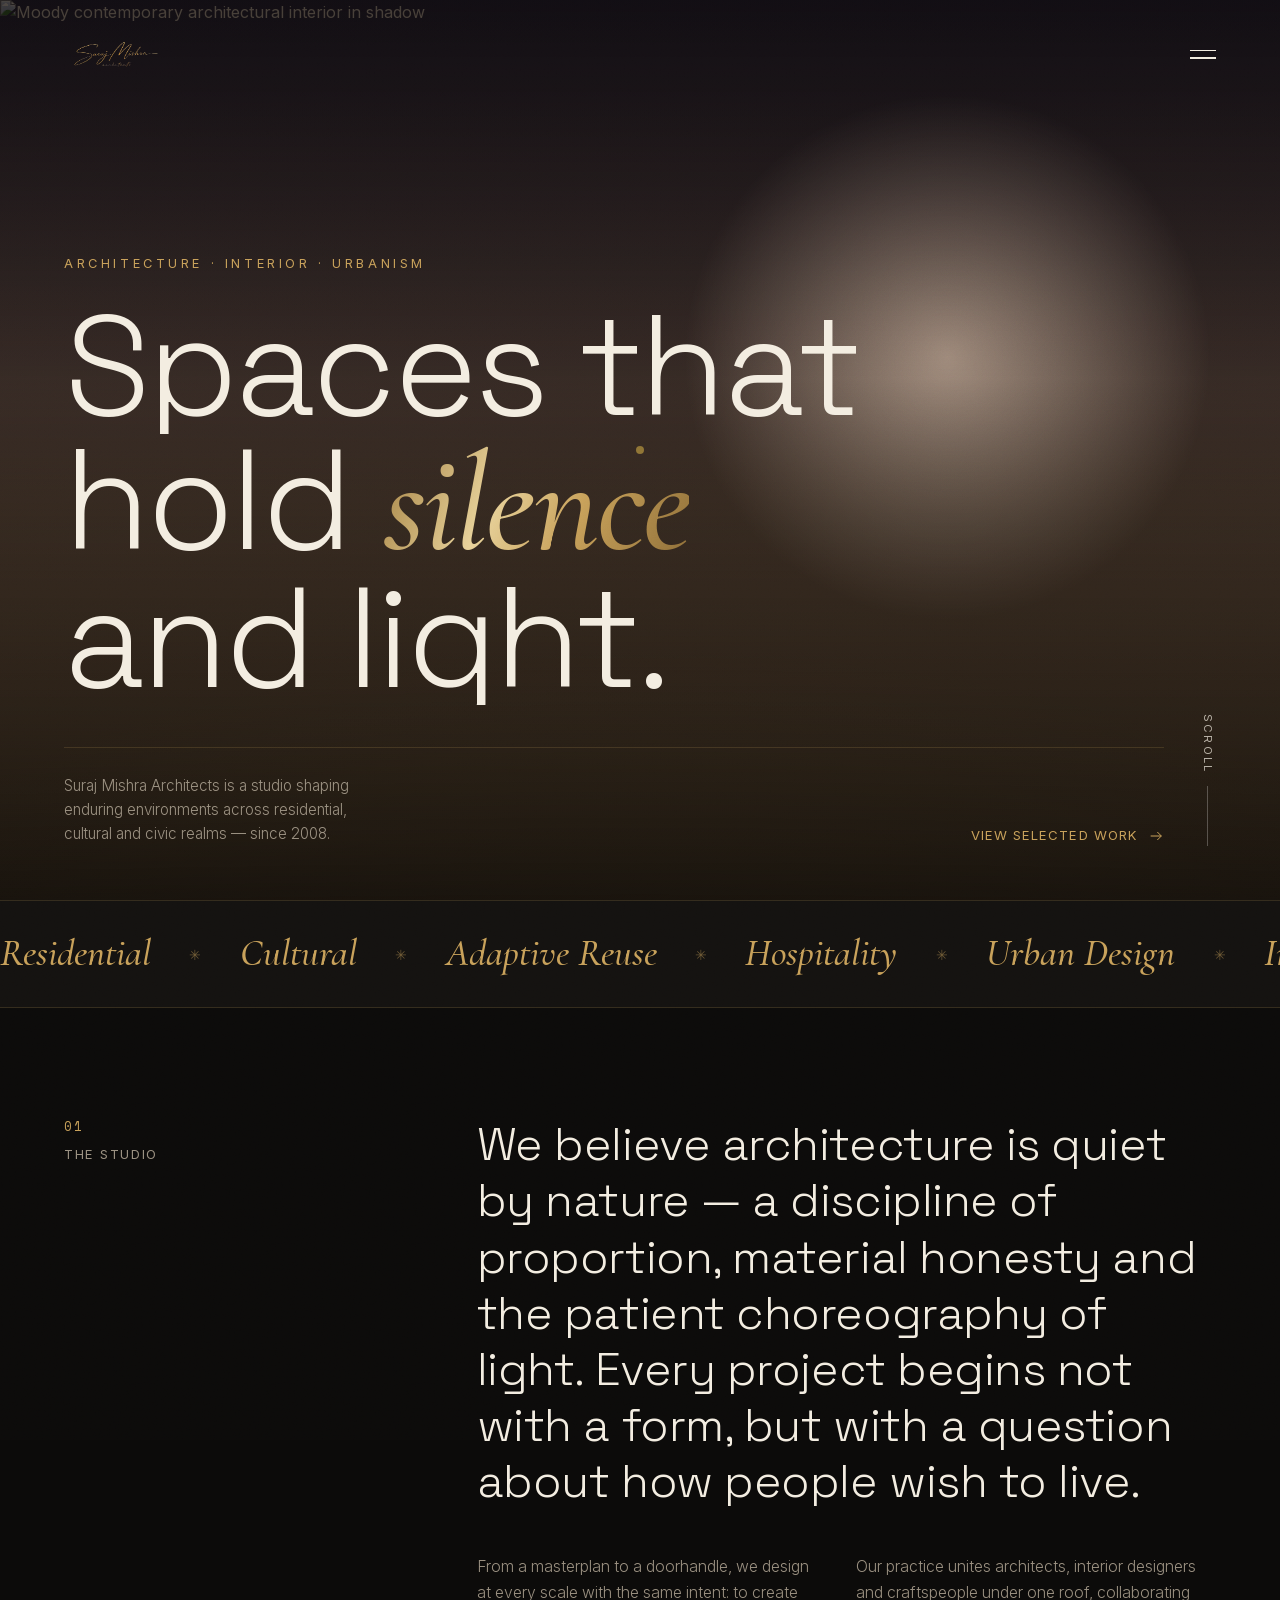
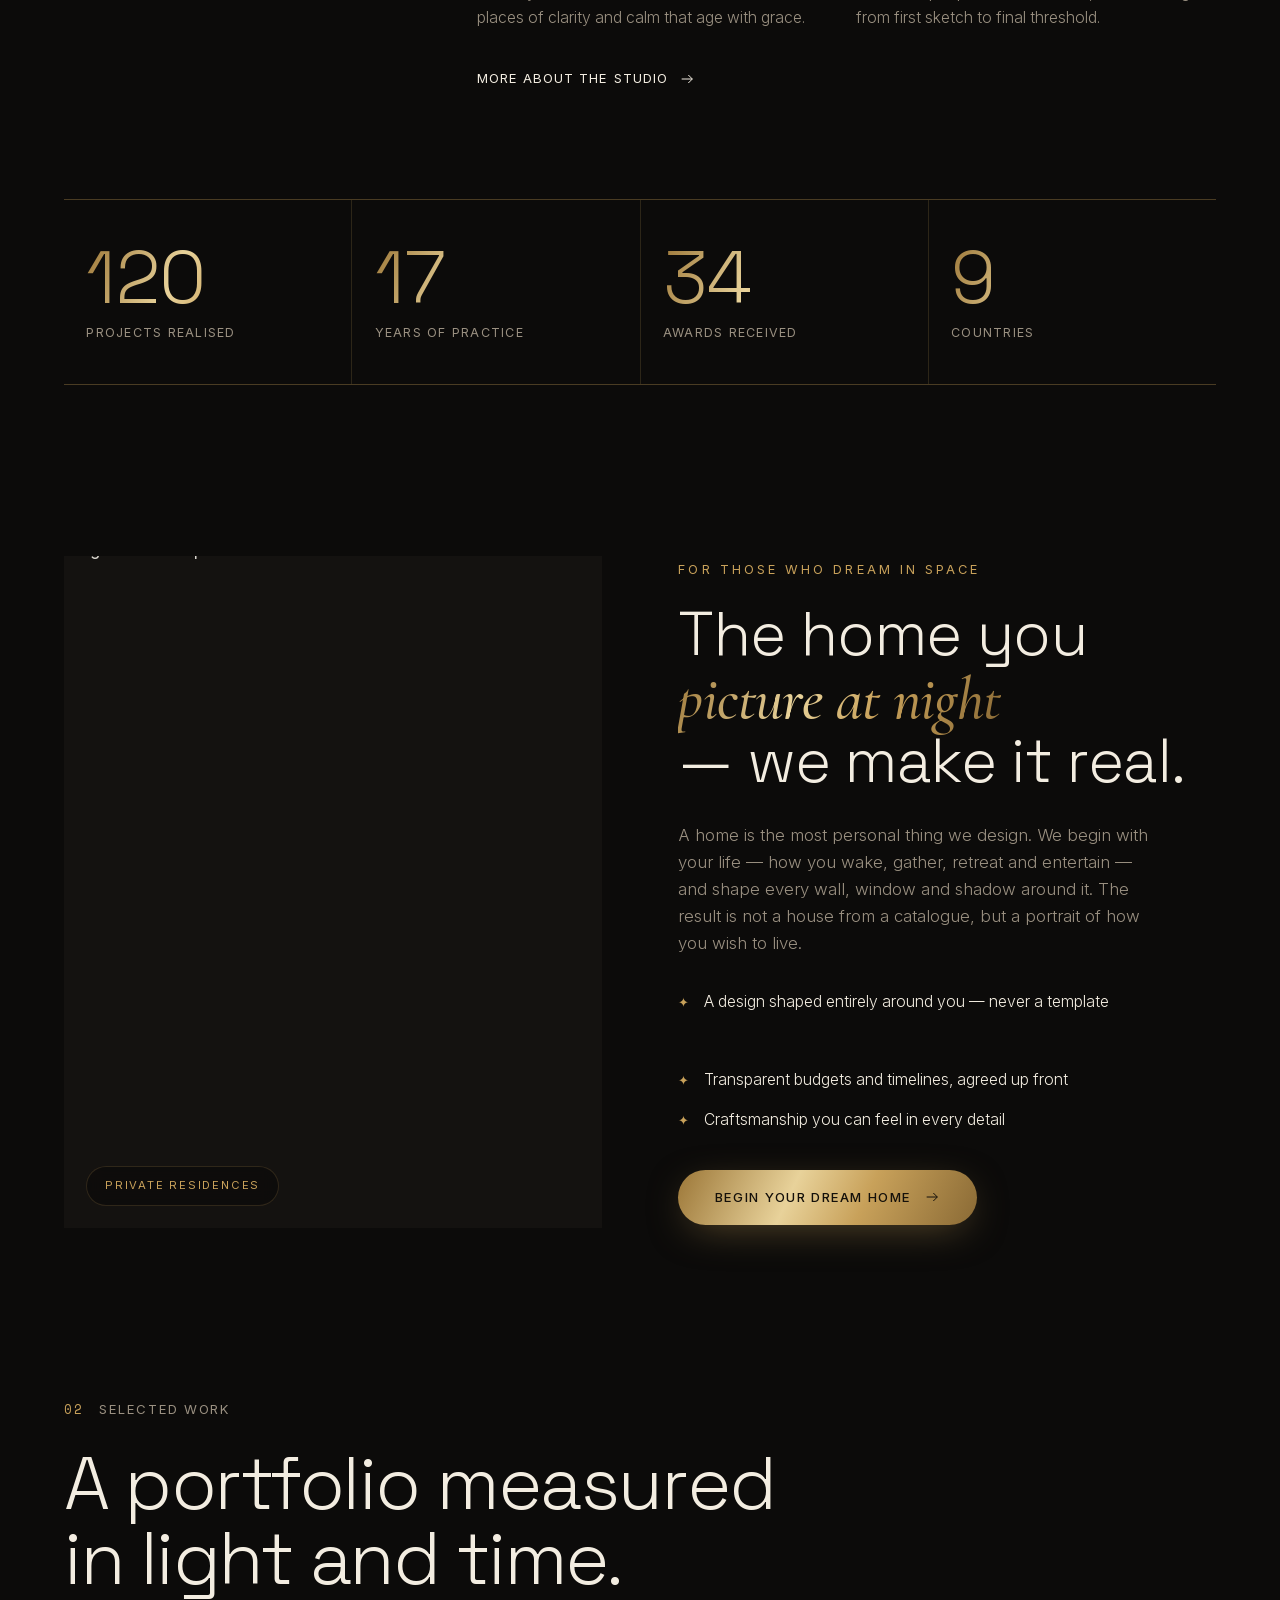
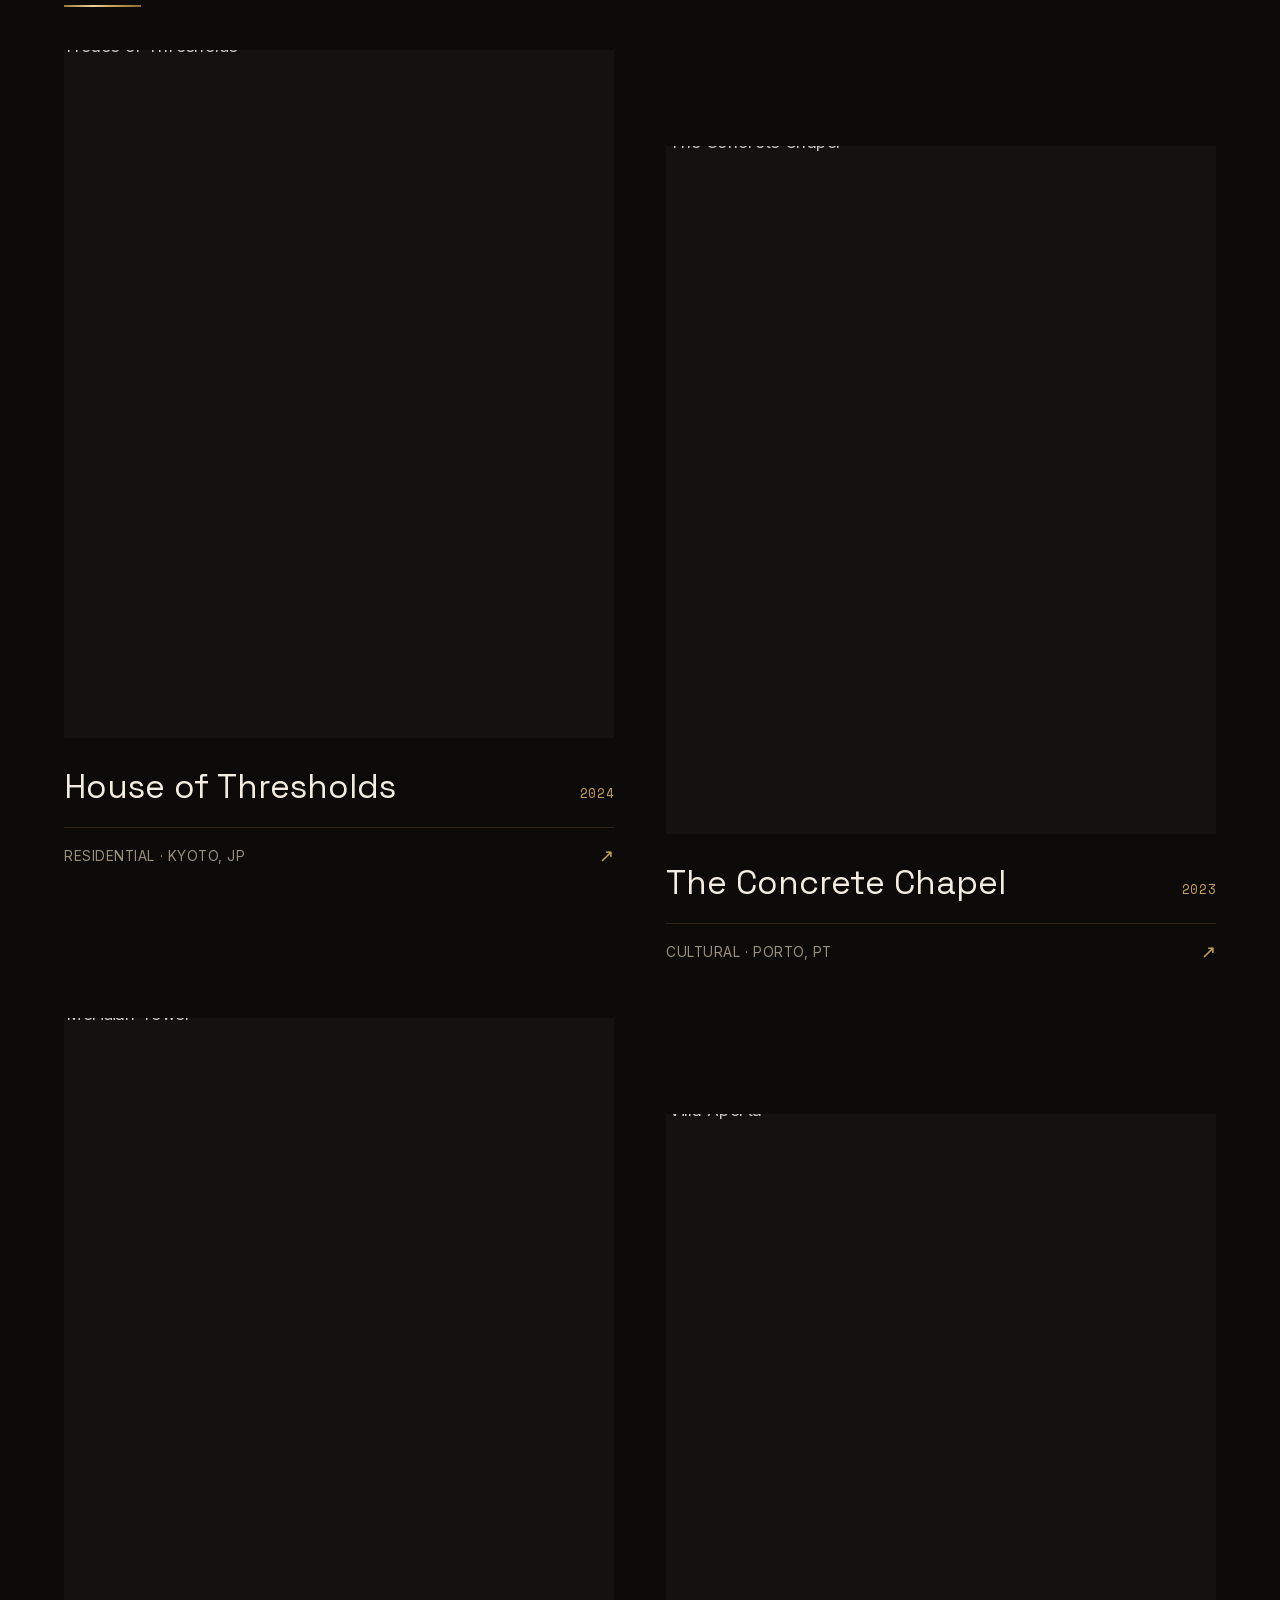
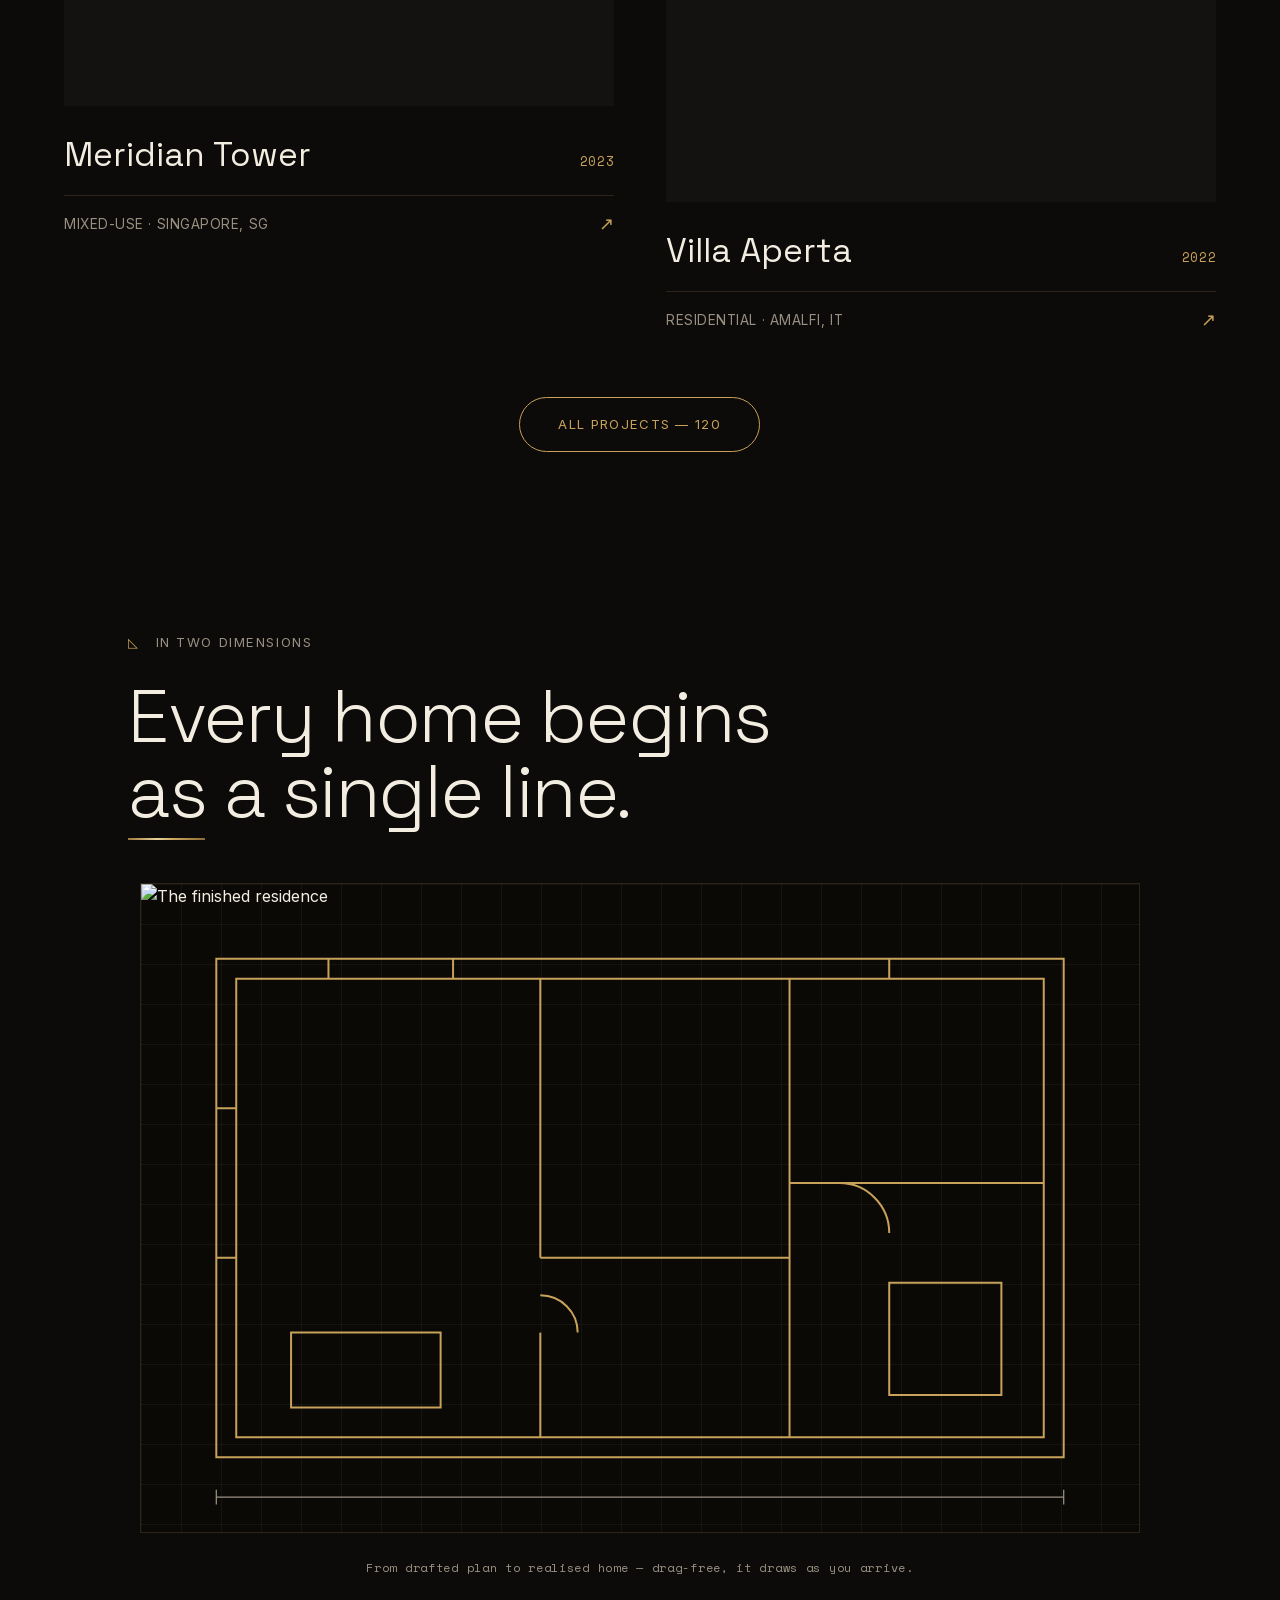
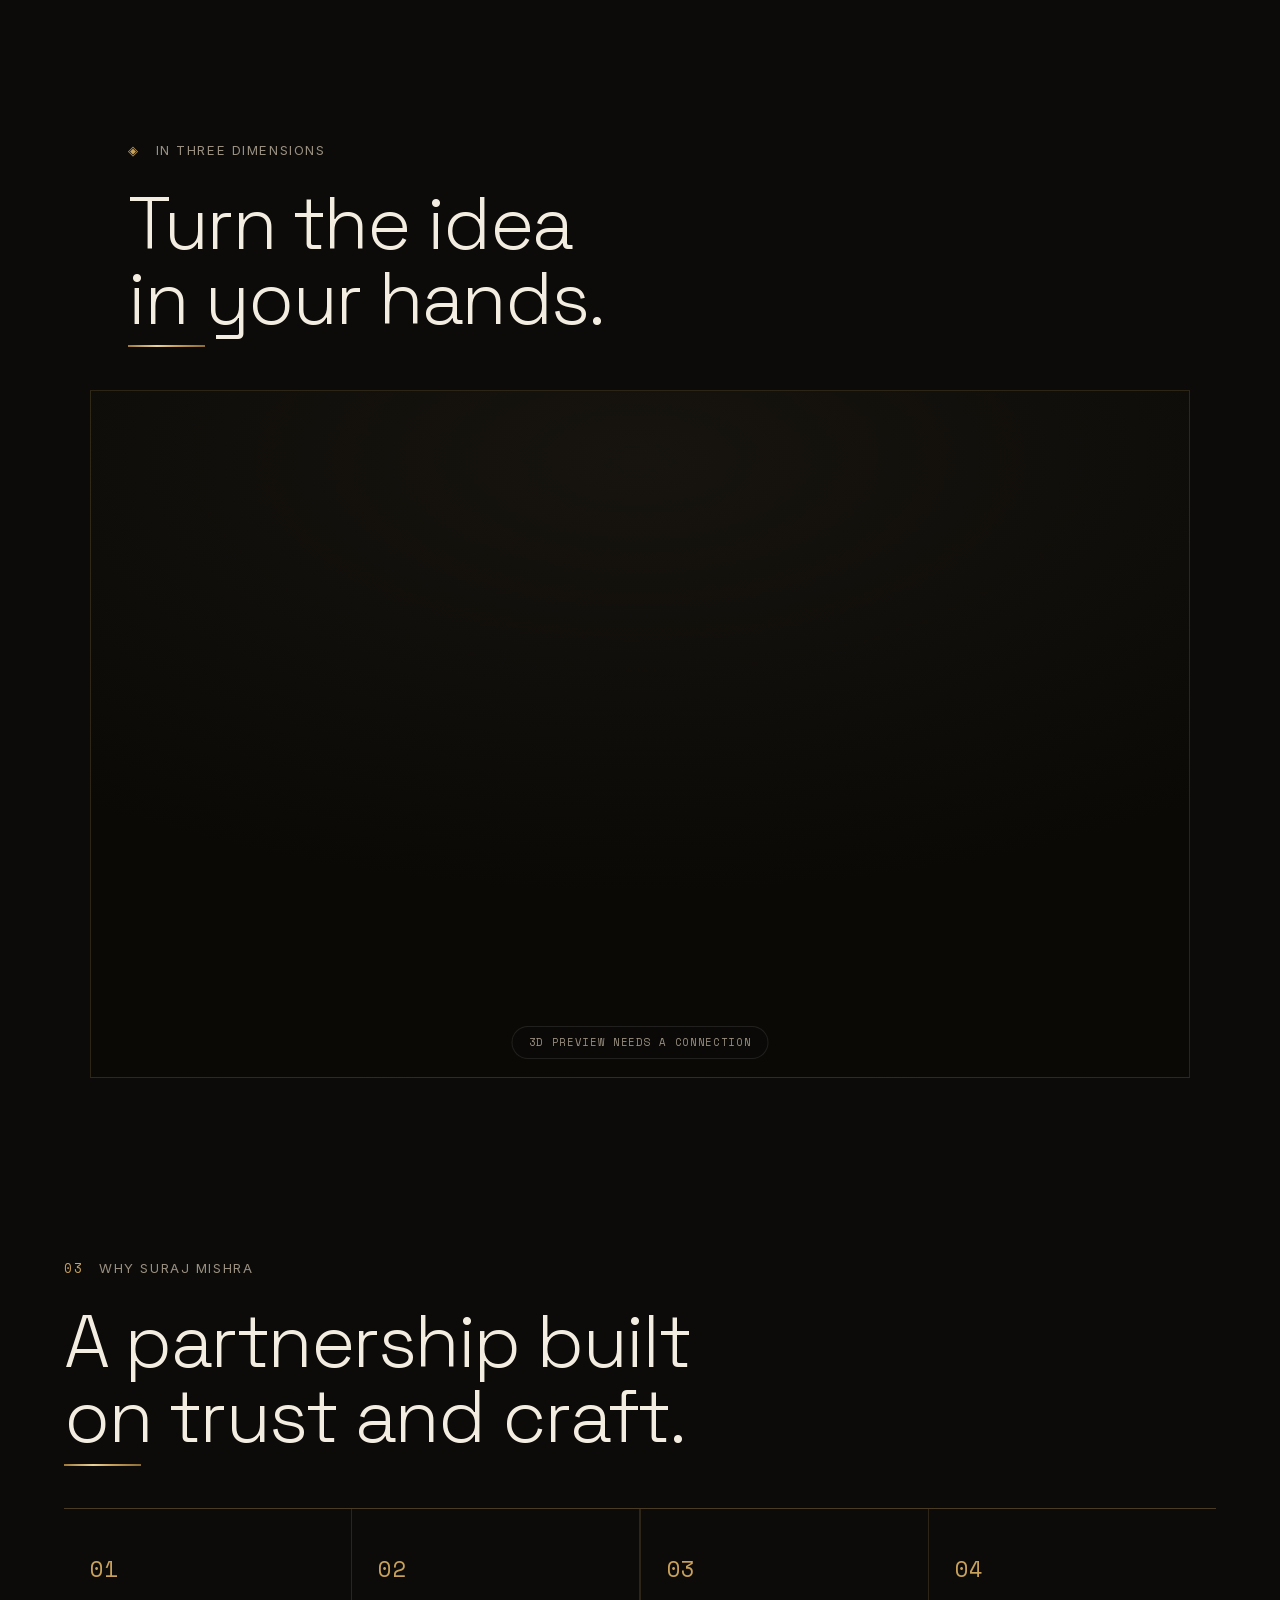
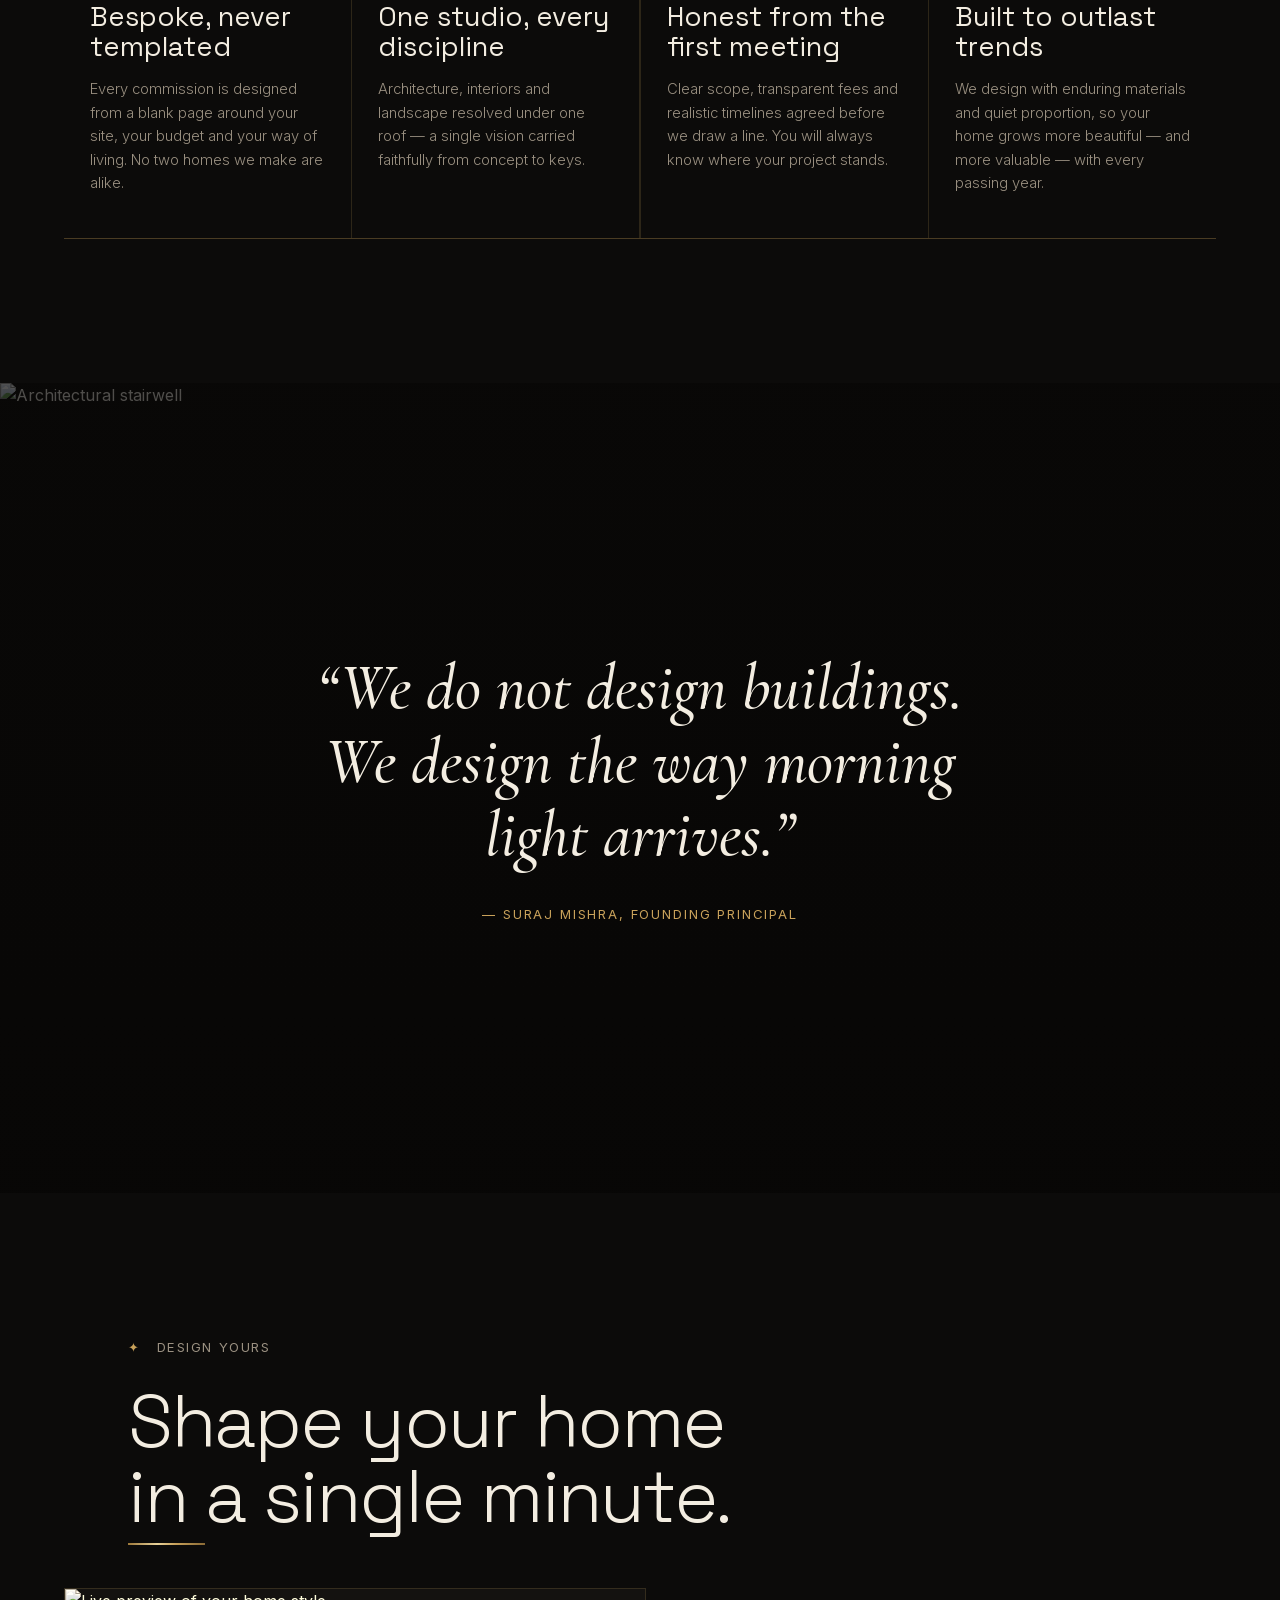
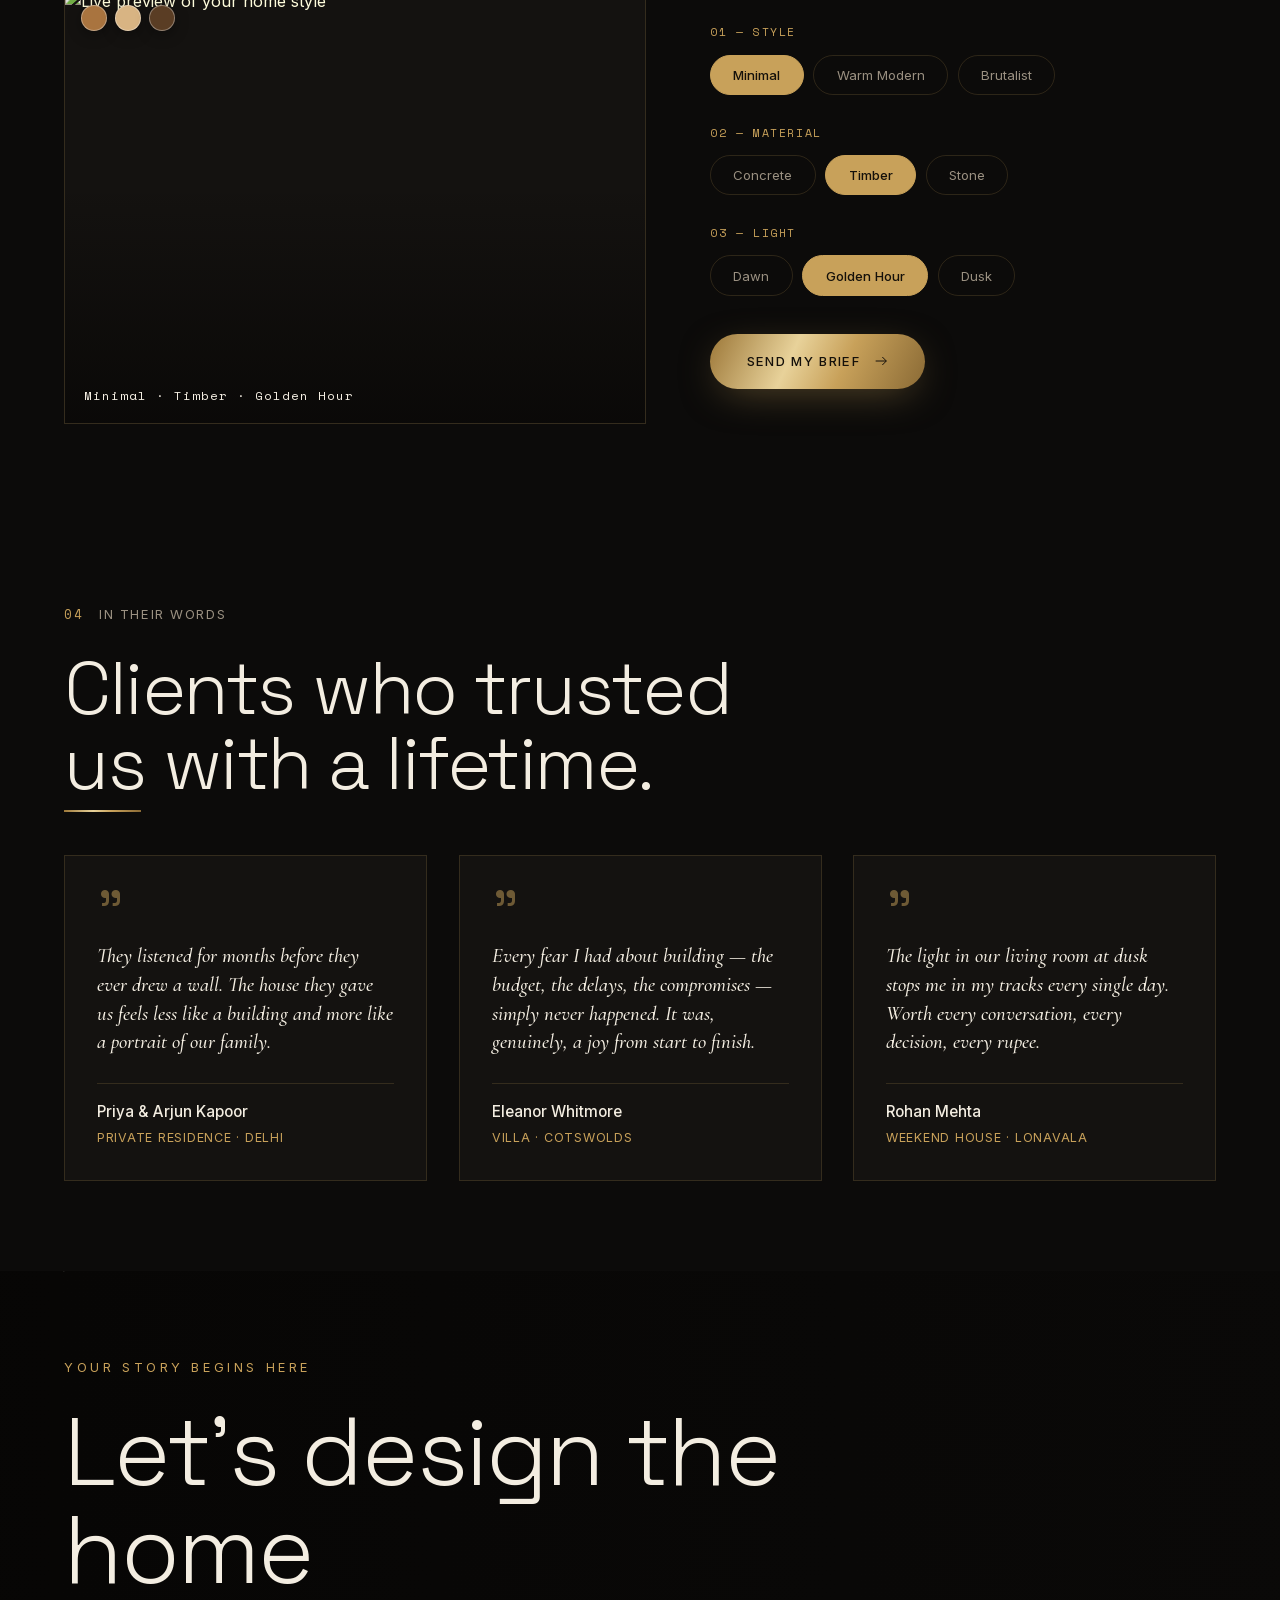
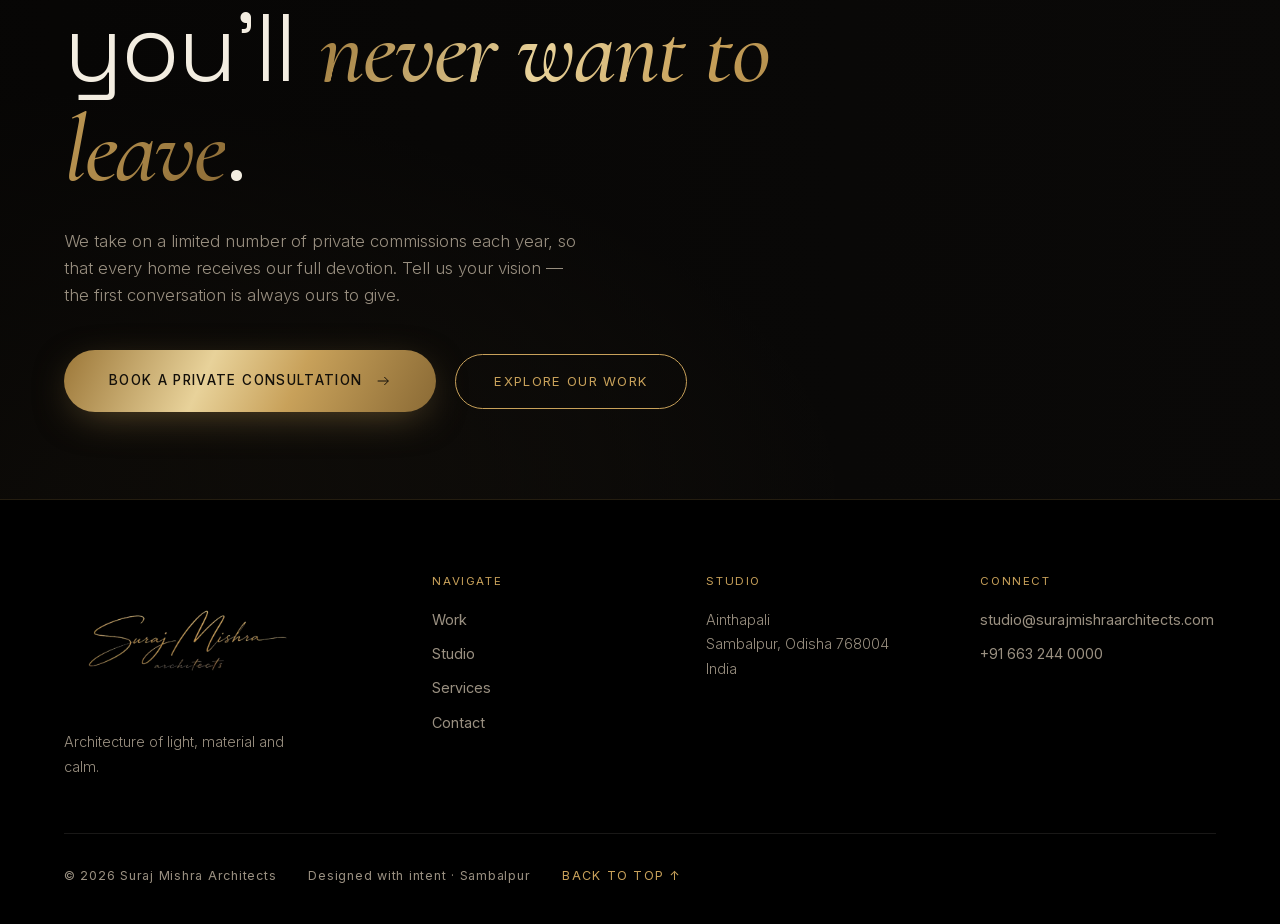
==== index.html @ d03c1b4f "first commit" ====
<!DOCTYPE html>
<html lang="en">
<head>
  <meta charset="UTF-8" />
  <meta name="viewport" content="width=device-width, initial-scale=1.0" />
  <link rel="icon" type="image/png" href="logo.png" />
  <link rel="apple-touch-icon" href="logo.png" />
  <meta name="description" content="Suraj Mishra Architects — an award-winning architecture studio crafting timeless spaces where light, material and human experience converge." />
  <meta property="og:title" content="Suraj Mishra Architects — Architecture Studio" />
  <meta property="og:description" content="An architecture studio crafting timeless spaces where light, material and human experience converge." />
  <meta property="og:image" content="logo.png" />
  <meta property="og:type" content="website" />
  <meta name="twitter:card" content="summary_large_image" />
  <title>Suraj Mishra Architects — Architecture Studio</title>
  <link rel="preconnect" href="https://images.unsplash.com" crossorigin />
  <!-- Fonts are inlined as data: URIs in fonts.css so the site works offline over file:// -->
  <link rel="stylesheet" href="fonts.css" />
  <link rel="preload" as="image" fetchpriority="high" href="https://images.unsplash.com/photo-1615529182904-14819c35db37?auto=format&fit=crop&w=1920&q=80" />
  <link rel="stylesheet" href="styles.css" />
  <link rel="stylesheet" href="enhance.css" />
</head>
<body data-page="home">
  <div class="loader" id="loader">
    <div class="loader__inner">
      <img src="logo.png" alt="Suraj Mishra Architects" class="loader__logo" />
      <div class="loader__bar"><span></span></div>
    </div>
  </div>
  <div class="cursor" id="cursor"></div>

  <!-- NAV (shared) -->
  <header class="nav" id="nav">
    <div class="nav__inner">
      <a href="index.html" class="nav__logo" data-hover aria-label="Suraj Mishra Architects home"><img src="logo.png" alt="Suraj Mishra Architects" class="nav__logo-img" /></a>
      <nav class="nav__links" id="navLinks">
        <a href="index.html" class="is-active" data-hover>Home</a>
        <a href="work.html" data-hover>Work</a>
        <a href="studio.html" data-hover>Studio</a>
        <a href="services.html" data-hover>Services</a>
        <a href="contact.html" data-hover>Contact</a>
      </nav>
      <button class="nav__toggle" id="navToggle" aria-label="Menu"><span></span><span></span></button>
    </div>
  </header>

  <!-- HERO -->
  <section class="hero" id="hero">
    <div class="hero__media">
      <img id="heroImg" src="https://images.unsplash.com/photo-1615529182904-14819c35db37?auto=format&fit=crop&w=1920&q=80" alt="Moody contemporary architectural interior in shadow" loading="eager" fetchpriority="high" decoding="async" />
      <div class="hero__sky" id="heroSky"></div>
      <div class="hero__sun" id="heroSun"></div>
      <div class="hero__overlay"></div>
    </div>
    <div class="hero__content">
      <p class="hero__eyebrow reveal">Architecture · Interior · Urbanism</p>
      <h1 class="hero__title">
        <span class="line"><span>Spaces that</span></span>
        <span class="line"><span>hold <em>silence</em></span></span>
        <span class="line"><span>and light.</span></span>
      </h1>
      <div class="hero__meta reveal">
        <p>Suraj Mishra Architects is a studio shaping enduring environments across residential, cultural and civic realms — since 2008.</p>
        <a href="work.html" class="btn-link" data-hover>
          <span>View selected work</span>
          <svg viewBox="0 0 24 24" width="16" height="16"><path d="M4 12h16M14 6l6 6-6 6" fill="none" stroke="currentColor" stroke-width="1.5"/></svg>
        </a>
      </div>
    </div>
    <!-- Hero lighting follows the visitor's real time of day (no visible control) -->

    <div class="hero__scroll"><span>Scroll</span><div class="hero__scroll-line"></div></div>
  </section>

  <!-- MARQUEE -->
  <div class="marquee">
    <div class="marquee__track">
      <span>Residential</span><i>✳</i><span>Cultural</span><i>✳</i><span>Adaptive Reuse</span><i>✳</i>
      <span>Hospitality</span><i>✳</i><span>Urban Design</span><i>✳</i><span>Interiors</span><i>✳</i>
      <span>Residential</span><i>✳</i><span>Cultural</span><i>✳</i><span>Adaptive Reuse</span><i>✳</i>
      <span>Hospitality</span><i>✳</i><span>Urban Design</span><i>✳</i><span>Interiors</span><i>✳</i>
    </div>
  </div>

  <!-- INTRO -->
  <section class="intro">
    <div class="intro__grid">
      <div class="intro__label reveal"><span class="idx">01</span><span>The Studio</span></div>
      <div class="intro__body">
        <p class="intro__lead reveal">
          We believe architecture is quiet by nature — a discipline of proportion,
          material honesty and the patient choreography of light. Every project begins
          not with a form, but with a question about how people wish to live.
        </p>
        <div class="intro__cols">
          <p class="reveal">From a masterplan to a doorhandle, we design at every scale with the same intent: to create places of clarity and calm that age with grace.</p>
          <p class="reveal">Our practice unites architects, interior designers and craftspeople under one roof, collaborating from first sketch to final threshold.</p>
        </div>
        <a href="studio.html" class="btn-link reveal" data-hover style="margin-top:2.4rem;color:var(--ink)">
          <span>More about the studio</span>
          <svg viewBox="0 0 24 24" width="16" height="16"><path d="M4 12h16M14 6l6 6-6 6" fill="none" stroke="currentColor" stroke-width="1.5"/></svg>
        </a>
      </div>
    </div>
  </section>

  <!-- STATS -->
  <section class="stats">
    <div class="stats__grid">
      <div class="stat reveal"><span class="stat__num" data-count="120">0</span><span class="stat__label">Projects Realised</span></div>
      <div class="stat reveal"><span class="stat__num" data-count="17">0</span><span class="stat__label">Years of Practice</span></div>
      <div class="stat reveal"><span class="stat__num" data-count="34">0</span><span class="stat__label">Awards Received</span></div>
      <div class="stat reveal"><span class="stat__num" data-count="9">0</span><span class="stat__label">Countries</span></div>
    </div>
  </section>

  <!-- PITCH / DREAM HOME HOOK -->
  <section class="pitch">
    <div class="pitch__media reveal">
      <img loading="lazy" decoding="async" src="https://images.unsplash.com/photo-1600585154340-be6161a56a0c?auto=format&fit=crop&w=1000&q=78" alt="A light-filled bespoke residence" />
      <span class="pitch__badge">Private Residences</span>
    </div>
    <div class="pitch__body">
      <p class="pitch__eyebrow reveal">For those who dream in space</p>
      <h2 class="pitch__title reveal">The home you<br/><em>picture at night</em><br/>— we make it real.</h2>
      <p class="pitch__lead reveal">A home is the most personal thing we design. We begin with your life — how you wake, gather, retreat and entertain — and shape every wall, window and shadow around it. The result is not a house from a catalogue, but a portrait of how you wish to live.</p>
      <ul class="pitch__list">
        <li class="reveal"><span>✦</span> A design shaped entirely around you — never a template</li>
        <li class="reveal"><span>✦</span> One dedicated principal from first sketch to final key</li>
        <li class="reveal"><span>✦</span> Transparent budgets and timelines, agreed up front</li>
        <li class="reveal"><span>✦</span> Craftsmanship you can feel in every detail</li>
      </ul>
      <a href="contact.html" class="btn-solid reveal" data-hover>
        <span>Begin your dream home</span>
        <svg viewBox="0 0 24 24" width="16" height="16"><path d="M4 12h16M14 6l6 6-6 6" fill="none" stroke="currentColor" stroke-width="1.5"/></svg>
      </a>
    </div>
  </section>

  <!-- SELECTED WORK (preview) -->
  <section class="work" id="work">
    <div class="section-head">
      <div class="section-head__label reveal"><span class="idx">02</span><span>Selected Work</span></div>
      <h2 class="section-head__title reveal">A portfolio measured<br/>in light and time.</h2>
    </div>
    <div class="work__list">
      <article class="project reveal">
        <a href="work.html" class="project__inner" data-hover>
          <div class="project__media"><img loading="lazy" decoding="async" src="https://images.unsplash.com/photo-1600585154340-be6161a56a0c?auto=format&fit=crop&w=1000&q=78" alt="House of Thresholds" /></div>
          <div class="project__info">
            <div class="project__top"><h3>House of Thresholds</h3><span class="project__year">2024</span></div>
            <div class="project__bottom"><span>Residential · Kyoto, JP</span><span class="project__arrow">↗</span></div>
          </div>
        </a>
      </article>
      <article class="project reveal">
        <a href="work.html" class="project__inner" data-hover>
          <div class="project__media"><img loading="lazy" decoding="async" src="https://images.unsplash.com/photo-1487958449943-2429e8be8625?auto=format&fit=crop&w=1000&q=78" alt="The Concrete Chapel" /></div>
          <div class="project__info">
            <div class="project__top"><h3>The Concrete Chapel</h3><span class="project__year">2023</span></div>
            <div class="project__bottom"><span>Cultural · Porto, PT</span><span class="project__arrow">↗</span></div>
          </div>
        </a>
      </article>
      <article class="project reveal">
        <a href="work.html" class="project__inner" data-hover>
          <div class="project__media"><img loading="lazy" decoding="async" src="https://images.unsplash.com/photo-1518005020951-eccb494ad742?auto=format&fit=crop&w=1000&q=78" alt="Meridian Tower" /></div>
          <div class="project__info">
            <div class="project__top"><h3>Meridian Tower</h3><span class="project__year">2023</span></div>
            <div class="project__bottom"><span>Mixed-use · Singapore, SG</span><span class="project__arrow">↗</span></div>
          </div>
        </a>
      </article>
      <article class="project reveal">
        <a href="work.html" class="project__inner" data-hover>
          <div class="project__media"><img loading="lazy" decoding="async" src="https://images.unsplash.com/photo-1600607687939-ce8a6c25118c?auto=format&fit=crop&w=1000&q=78" alt="Villa Aperta" /></div>
          <div class="project__info">
            <div class="project__top"><h3>Villa Aperta</h3><span class="project__year">2022</span></div>
            <div class="project__bottom"><span>Residential · Amalfi, IT</span><span class="project__arrow">↗</span></div>
          </div>
        </a>
      </article>
    </div>
    <div class="work__more reveal"><a href="work.html" class="btn-outline" data-hover>All Projects — 120</a></div>
  </section>

  <!-- BLUEPRINT — 2D DRAWING DRAWS ITSELF -->
  <section class="blueprint" id="blueprint">
    <div class="section-head">
      <div class="section-head__label reveal"><span class="idx">◺</span><span>In Two Dimensions</span></div>
      <h2 class="section-head__title reveal">Every home begins<br/>as a single line.</h2>
    </div>
    <div class="blueprint__stage reveal" id="bpStage" data-cursor="Watch">
      <div class="blueprint__grid" aria-hidden="true"></div>
      <svg class="blueprint__svg" viewBox="0 0 800 520" fill="none" aria-hidden="true">
        <!-- outer walls -->
        <path pathLength="1" d="M60 60 H740 V460 H60 Z"/>
        <path pathLength="1" d="M76 76 H724 V444 H76 Z"/>
        <!-- interior partitions -->
        <path pathLength="1" d="M320 76 V300"/>
        <path pathLength="1" d="M320 360 V444"/>
        <path pathLength="1" d="M320 300 H520"/>
        <path pathLength="1" d="M520 76 V444"/>
        <path pathLength="1" d="M520 240 H724"/>
        <!-- door swings -->
        <path pathLength="1" d="M320 330 a30 30 0 0 1 30 30"/>
        <path pathLength="1" d="M560 240 a40 40 0 0 1 40 40"/>
        <!-- windows (double lines) -->
        <path pathLength="1" d="M150 60 V76 M250 60 V76 M600 60 V76"/>
        <path pathLength="1" d="M60 180 H76 M60 300 H76"/>
        <!-- furniture hints -->
        <path pathLength="1" d="M120 360 h120 v60 h-120 Z"/>
        <path pathLength="1" d="M600 320 h90 v90 h-90 Z"/>
        <!-- dimension line -->
        <path pathLength="1" class="bp-dim" d="M60 492 H740 M60 486 V498 M740 486 V498"/>
      </svg>
      <span class="blueprint__tag blueprint__tag--tl">PLAN · GROUND FLOOR</span>
      <span class="blueprint__tag blueprint__tag--br">18.4 M</span>
      <img loading="lazy" decoding="async" class="blueprint__photo" src="https://images.unsplash.com/photo-1600585154340-be6161a56a0c?auto=format&fit=crop&w=1000&q=78" alt="The finished residence" />
    </div>
    <p class="blueprint__cap reveal">From drafted plan to realised home — drag-free, it draws as you arrive.</p>
  </section>

  <!-- 3D — TURN IT IN YOUR HANDS -->
  <section class="house3d-sec" id="house3d-sec">
    <div class="section-head">
      <div class="section-head__label reveal"><span class="idx">◈</span><span>In Three Dimensions</span></div>
      <h2 class="section-head__title reveal">Turn the idea<br/>in your hands.</h2>
    </div>
    <div class="house3d reveal" id="house3d" data-cursor="Drag">
      <canvas id="house3dCanvas"></canvas>
      <span class="house3d__hint">Drag to orbit · scroll to zoom</span>
      <noscript><p class="house3d__fallback">Enable JavaScript to explore the 3D model.</p></noscript>
    </div>
  </section>

  <!-- PILLARS / WHY US -->
  <section class="pillars">
    <div class="section-head">
      <div class="section-head__label reveal"><span class="idx">03</span><span>Why Suraj Mishra</span></div>
      <h2 class="section-head__title reveal">A partnership built<br/>on trust and craft.</h2>
    </div>
    <div class="pillars__grid">
      <div class="pillar reveal">
        <span class="pillar__num">01</span>
        <h3>Bespoke, never templated</h3>
        <p>Every commission is designed from a blank page around your site, your budget and your way of living. No two homes we make are alike.</p>
      </div>
      <div class="pillar reveal">
        <span class="pillar__num">02</span>
        <h3>One studio, every discipline</h3>
        <p>Architecture, interiors and landscape resolved under one roof — a single vision carried faithfully from concept to keys.</p>
      </div>
      <div class="pillar reveal">
        <span class="pillar__num">03</span>
        <h3>Honest from the first meeting</h3>
        <p>Clear scope, transparent fees and realistic timelines agreed before we draw a line. You will always know where your project stands.</p>
      </div>
      <div class="pillar reveal">
        <span class="pillar__num">04</span>
        <h3>Built to outlast trends</h3>
        <p>We design with enduring materials and quiet proportion, so your home grows more beautiful — and more valuable — with every passing year.</p>
      </div>
    </div>
  </section>

  <!-- FEATURE -->
  <section class="feature">
    <div class="feature__media">
      <img loading="lazy" decoding="async" src="https://images.unsplash.com/photo-1524230572899-a752b3835840?auto=format&fit=crop&w=1920&q=80" alt="Architectural stairwell" />
      <div class="feature__overlay"></div>
    </div>
    <blockquote class="feature__quote reveal">
      <p>“We do not design buildings.<br/>We design the way morning<br/>light arrives.”</p>
      <footer>— Suraj Mishra, Founding Principal</footer>
    </blockquote>
  </section>

  <!-- CONFIGURATOR — DESIGN YOUR DREAM HOME -->
  <section class="config" id="config">
    <div class="section-head">
      <div class="section-head__label reveal"><span class="idx">✦</span><span>Design Yours</span></div>
      <h2 class="section-head__title reveal">Shape your home<br/>in a single minute.</h2>
    </div>
    <div class="config__grid">
      <div class="config__preview reveal">
        <img loading="lazy" decoding="async" id="cfgImg" src="https://images.unsplash.com/photo-1600585154340-be6161a56a0c?auto=format&fit=crop&w=1000&q=78" alt="Live preview of your home style" />
        <div class="config__scrim"></div>
        <div class="config__palette" id="cfgPalette" aria-hidden="true"></div>
        <span class="config__caption" id="cfgCaption">Minimal · Timber · Golden Hour</span>
      </div>
      <div class="config__controls reveal">
        <div class="config__group" data-key="style" data-cursor="Choose">
          <span class="config__label">01 — Style</span>
          <div class="config__opts">
            <button class="config__opt is-active" data-val="Minimal">Minimal</button>
            <button class="config__opt" data-val="Warm">Warm Modern</button>
            <button class="config__opt" data-val="Brutalist">Brutalist</button>
          </div>
        </div>
        <div class="config__group" data-key="material" data-cursor="Choose">
          <span class="config__label">02 — Material</span>
          <div class="config__opts">
            <button class="config__opt" data-val="Concrete">Concrete</button>
            <button class="config__opt is-active" data-val="Timber">Timber</button>
            <button class="config__opt" data-val="Stone">Stone</button>
          </div>
        </div>
        <div class="config__group" data-key="light" data-cursor="Choose">
          <span class="config__label">03 — Light</span>
          <div class="config__opts">
            <button class="config__opt" data-val="Dawn">Dawn</button>
            <button class="config__opt is-active" data-val="Golden Hour">Golden Hour</button>
            <button class="config__opt" data-val="Dusk">Dusk</button>
          </div>
        </div>
        <a class="btn-solid" id="cfgSend" href="contact.html" data-hover>
          <span>Send my brief</span>
          <svg viewBox="0 0 24 24" width="16" height="16"><path d="M4 12h16M14 6l6 6-6 6" fill="none" stroke="currentColor" stroke-width="1.5"/></svg>
        </a>
      </div>
    </div>
  </section>

  <!-- TESTIMONIALS -->
  <section class="testi">
    <div class="section-head">
      <div class="section-head__label reveal"><span class="idx">04</span><span>In their words</span></div>
      <h2 class="section-head__title reveal">Clients who trusted<br/>us with a lifetime.</h2>
    </div>
    <div class="testi__grid">
      <figure class="testi__card reveal">
        <span class="testi__mark">”</span>
        <blockquote>They listened for months before they ever drew a wall. The house they gave us feels less like a building and more like a portrait of our family.</blockquote>
        <figcaption><strong>Priya & Arjun Kapoor</strong><span>Private Residence · Delhi</span></figcaption>
      </figure>
      <figure class="testi__card reveal">
        <span class="testi__mark">”</span>
        <blockquote>Every fear I had about building — the budget, the delays, the compromises — simply never happened. It was, genuinely, a joy from start to finish.</blockquote>
        <figcaption><strong>Eleanor Whitmore</strong><span>Villa · Cotswolds</span></figcaption>
      </figure>
      <figure class="testi__card reveal">
        <span class="testi__mark">”</span>
        <blockquote>The light in our living room at dusk stops me in my tracks every single day. Worth every conversation, every decision, every rupee.</blockquote>
        <figcaption><strong>Rohan Mehta</strong><span>Weekend House · Lonavala</span></figcaption>
      </figure>
    </div>
  </section>

  <!-- CINEMATIC INVITE / CTA -->
  <section class="invite">
    <div class="invite__media">
      <img loading="lazy" decoding="async" src="https://images.unsplash.com/photo-1600607687939-ce8a6c25118c?auto=format&fit=crop&w=1920&q=80" alt="A serene private residence at dusk" />
      <div class="invite__overlay"></div>
    </div>
    <div class="invite__content">
      <p class="invite__eyebrow reveal">Your story begins here</p>
      <h2 class="invite__title reveal">Let's design the home<br/>you'll <em>never want to leave</em>.</h2>
      <p class="invite__note reveal">We take on a limited number of private commissions each year, so that every home receives our full devotion. Tell us your vision — the first conversation is always ours to give.</p>
      <div class="invite__actions reveal">
        <a href="contact.html" class="btn-solid btn-solid--lg" data-hover>
          <span>Book a private consultation</span>
          <svg viewBox="0 0 24 24" width="16" height="16"><path d="M4 12h16M14 6l6 6-6 6" fill="none" stroke="currentColor" stroke-width="1.5"/></svg>
        </a>
        <a href="work.html" class="btn-outline btn-outline--light" data-hover>Explore our work</a>
      </div>
    </div>
  </section>

  <!-- FOOTER (shared) -->
  <footer class="footer">
    <div class="footer__top-grid">
      <div class="footer__col reveal">
        <img src="logo.png" alt="Suraj Mishra Architects" class="footer__logo" />
        <p class="footer__tag">Architecture of light, material and calm.</p>
      </div>
      <div class="footer__col reveal">
        <span class="footer__k">Navigate</span>
        <a href="work.html" data-hover>Work</a>
        <a href="studio.html" data-hover>Studio</a>
        <a href="services.html" data-hover>Services</a>
        <a href="contact.html" data-hover>Contact</a>
      </div>
      <div class="footer__col reveal">
        <span class="footer__k">Studio</span>
        <p>Ainthapali<br/>Sambalpur, Odisha 768004<br/>India</p>
      </div>
      <div class="footer__col reveal">
        <span class="footer__k">Connect</span>
        <a href="mailto:studio@surajmishraarchitects.com" data-hover>studio@surajmishraarchitects.com</a>
        <a href="tel:+916632440000" data-hover>+91 663 244 0000</a>
      </div>
    </div>
    <div class="footer__inner">
      <div class="footer__meta">
        <span>© 2026 Suraj Mishra Architects</span>
        <span>Designed with intent · Sambalpur</span>
        <a href="#" class="footer__top" data-hover>Back to top ↑</a>
      </div>
    </div>
  </footer>

  <!-- Three.js is lazy-loaded from script.js only when the 3D section nears view -->
  <script src="script.js"></script>
  <script src="enhance.js"></script>
</body>
</html>
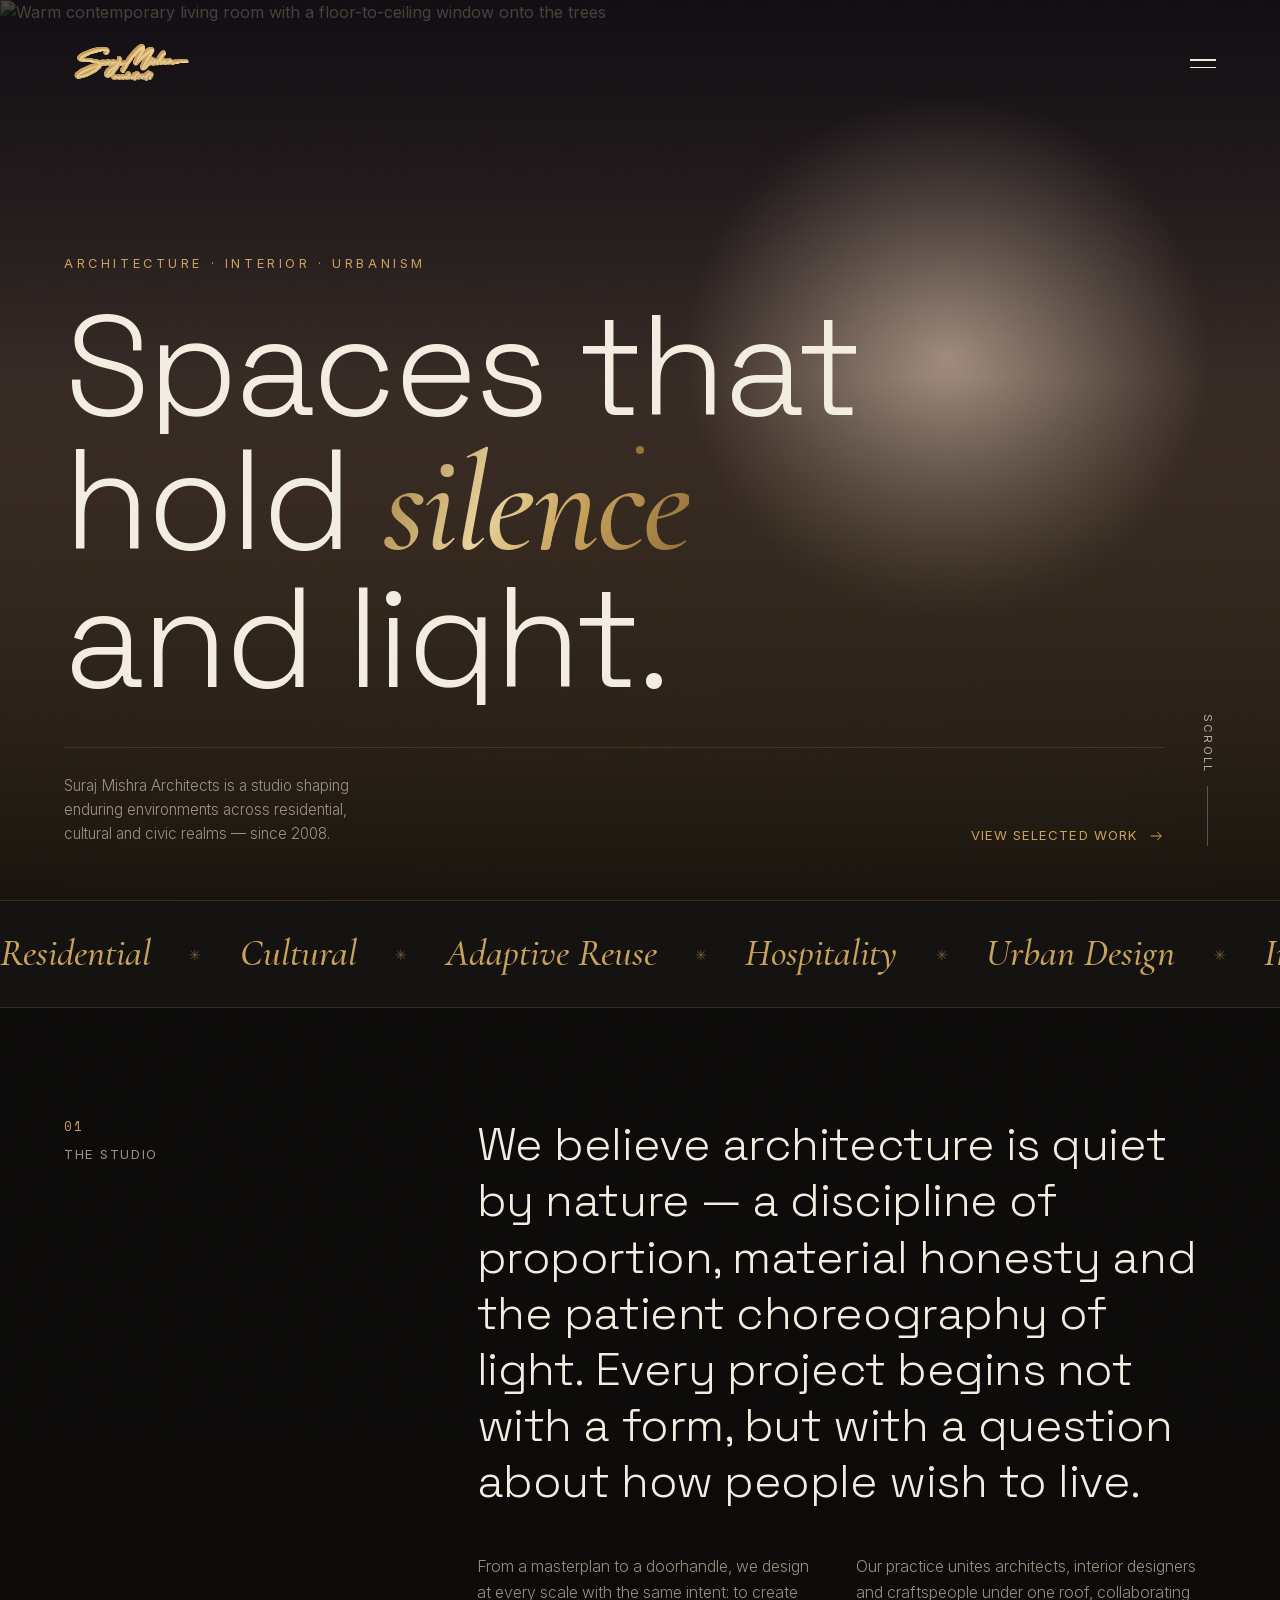
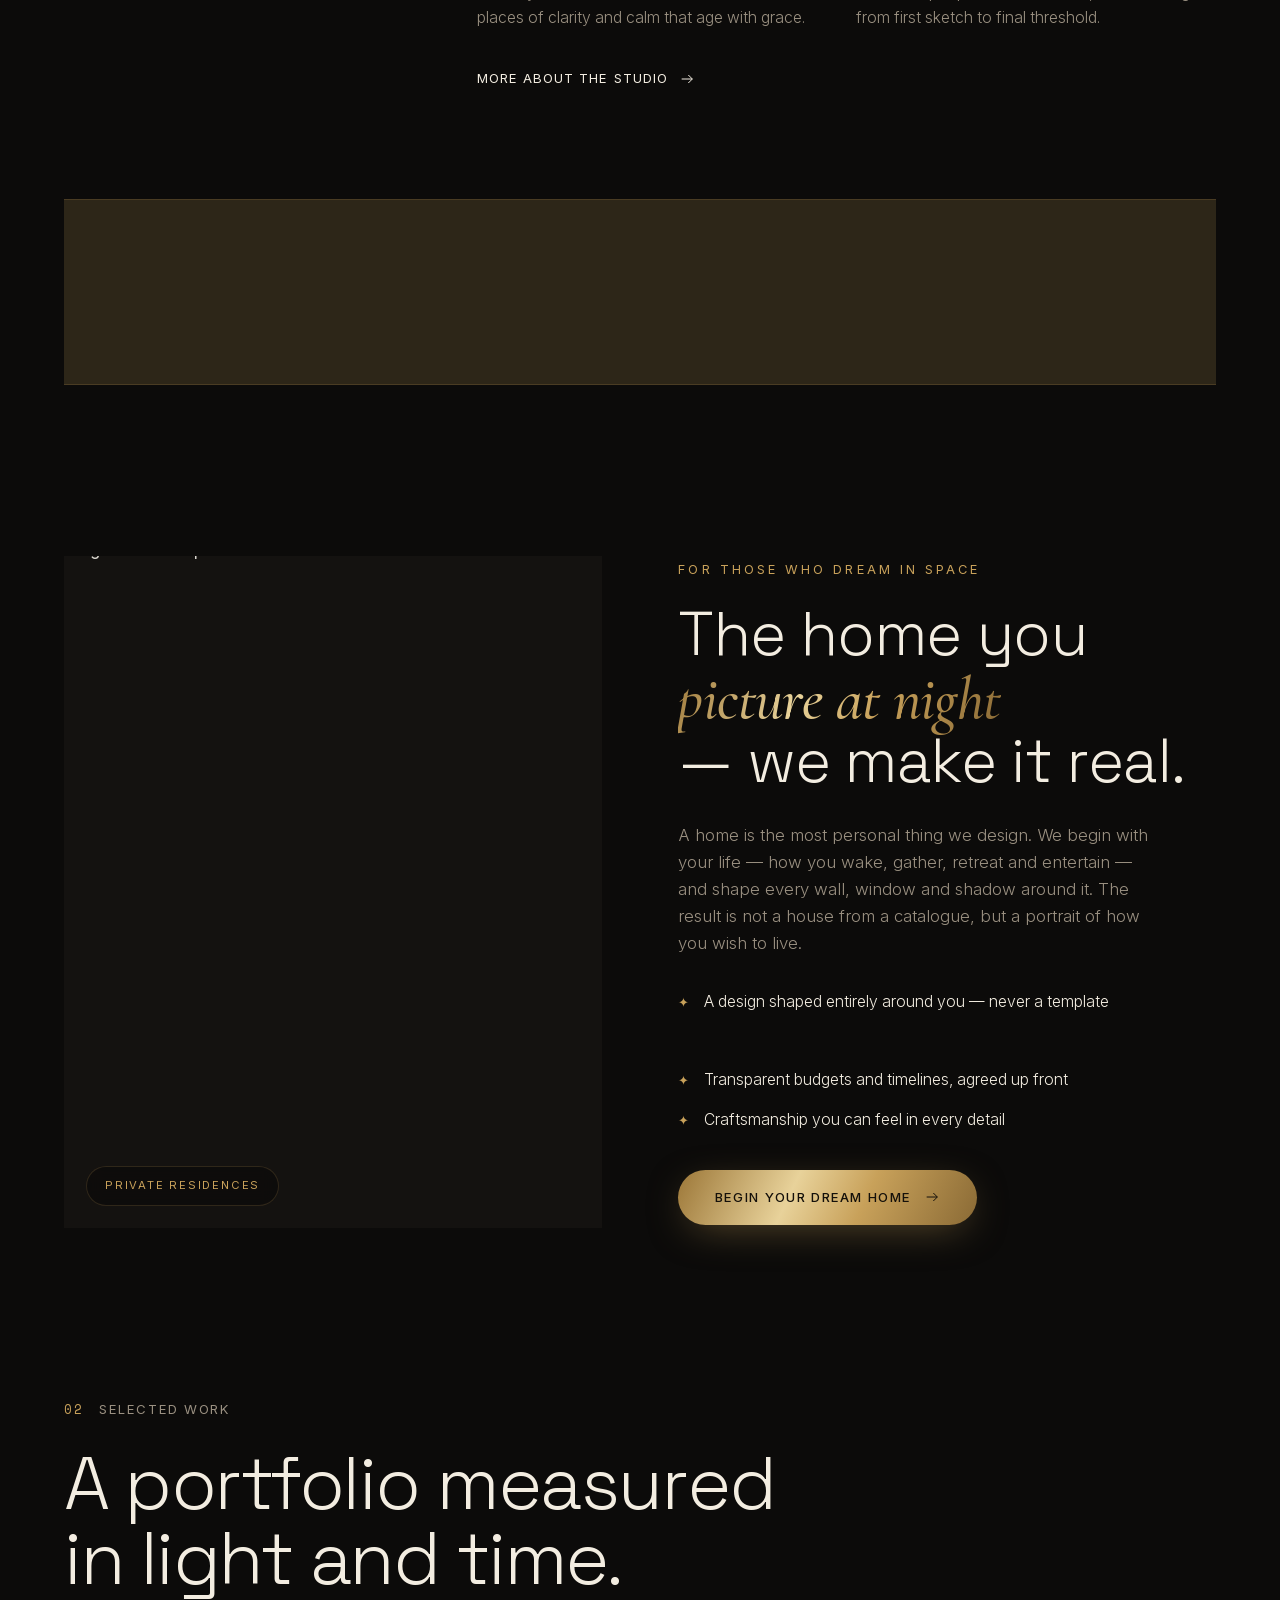
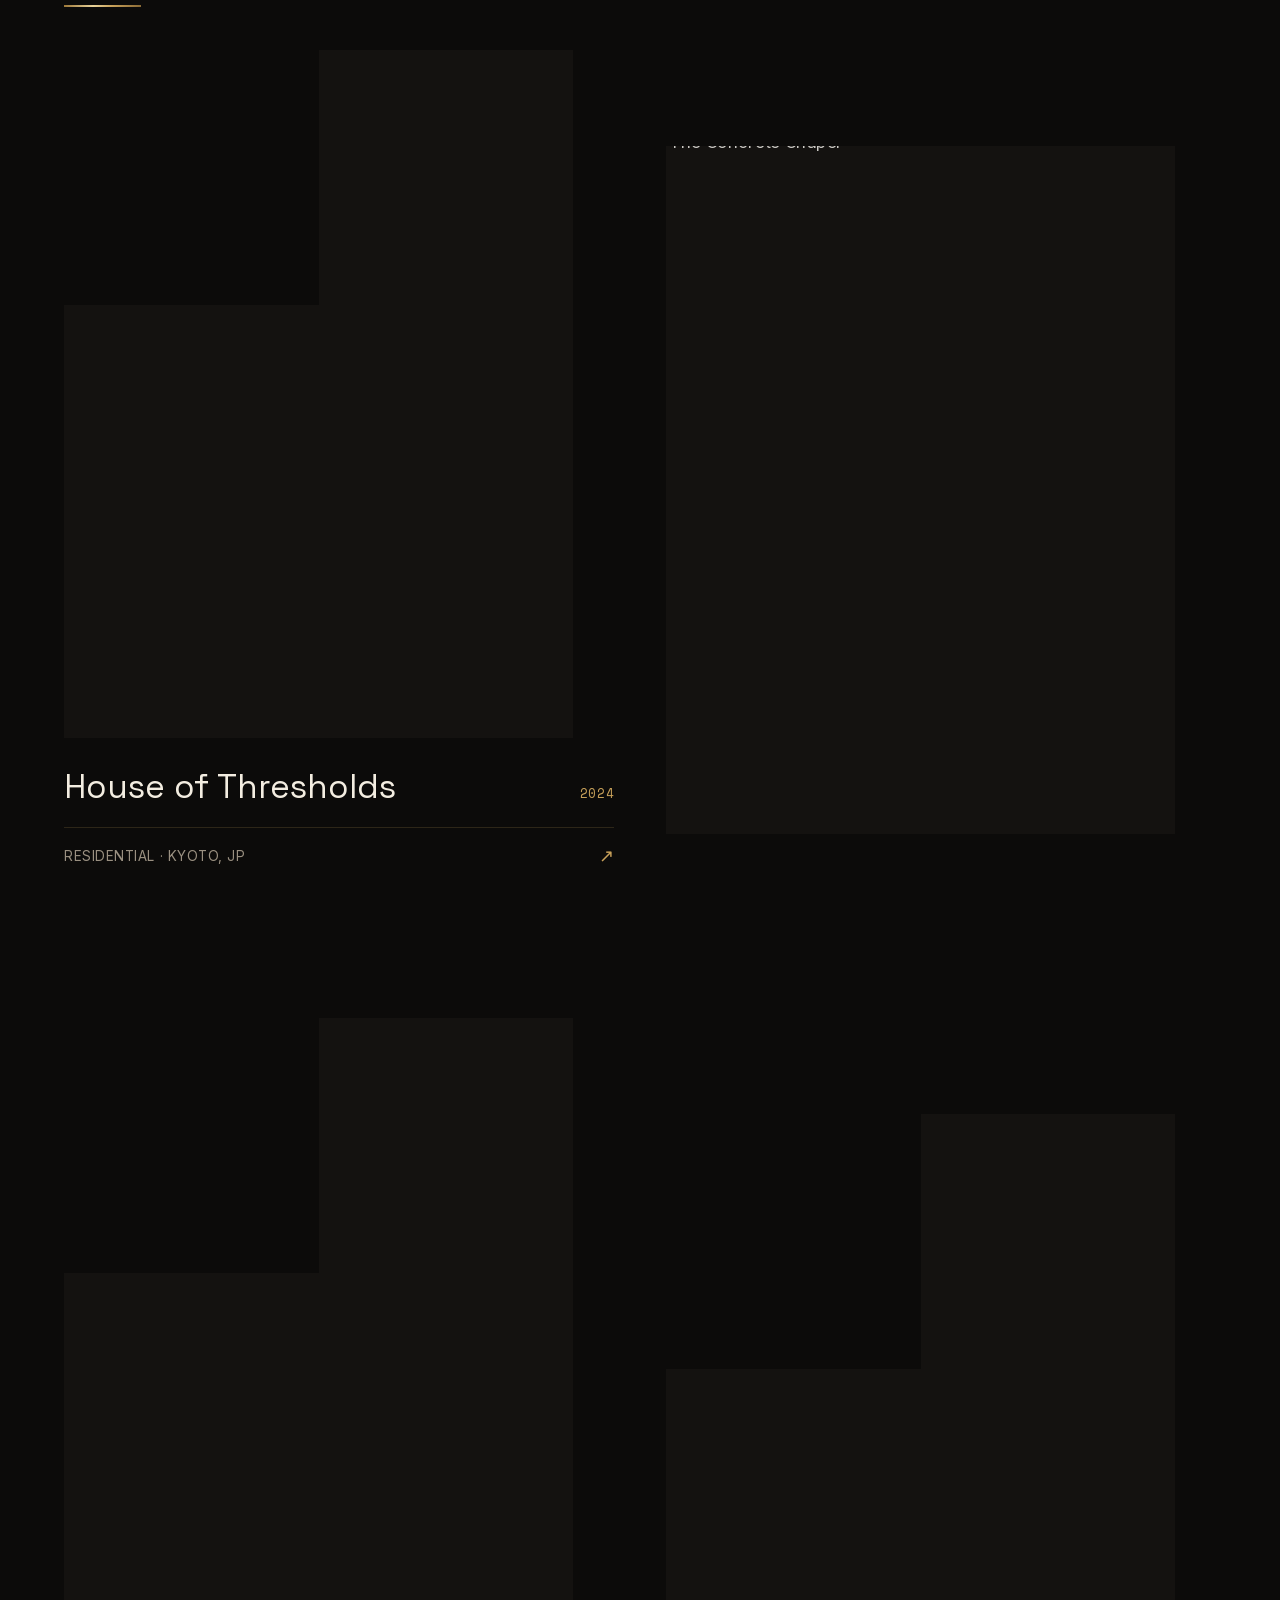
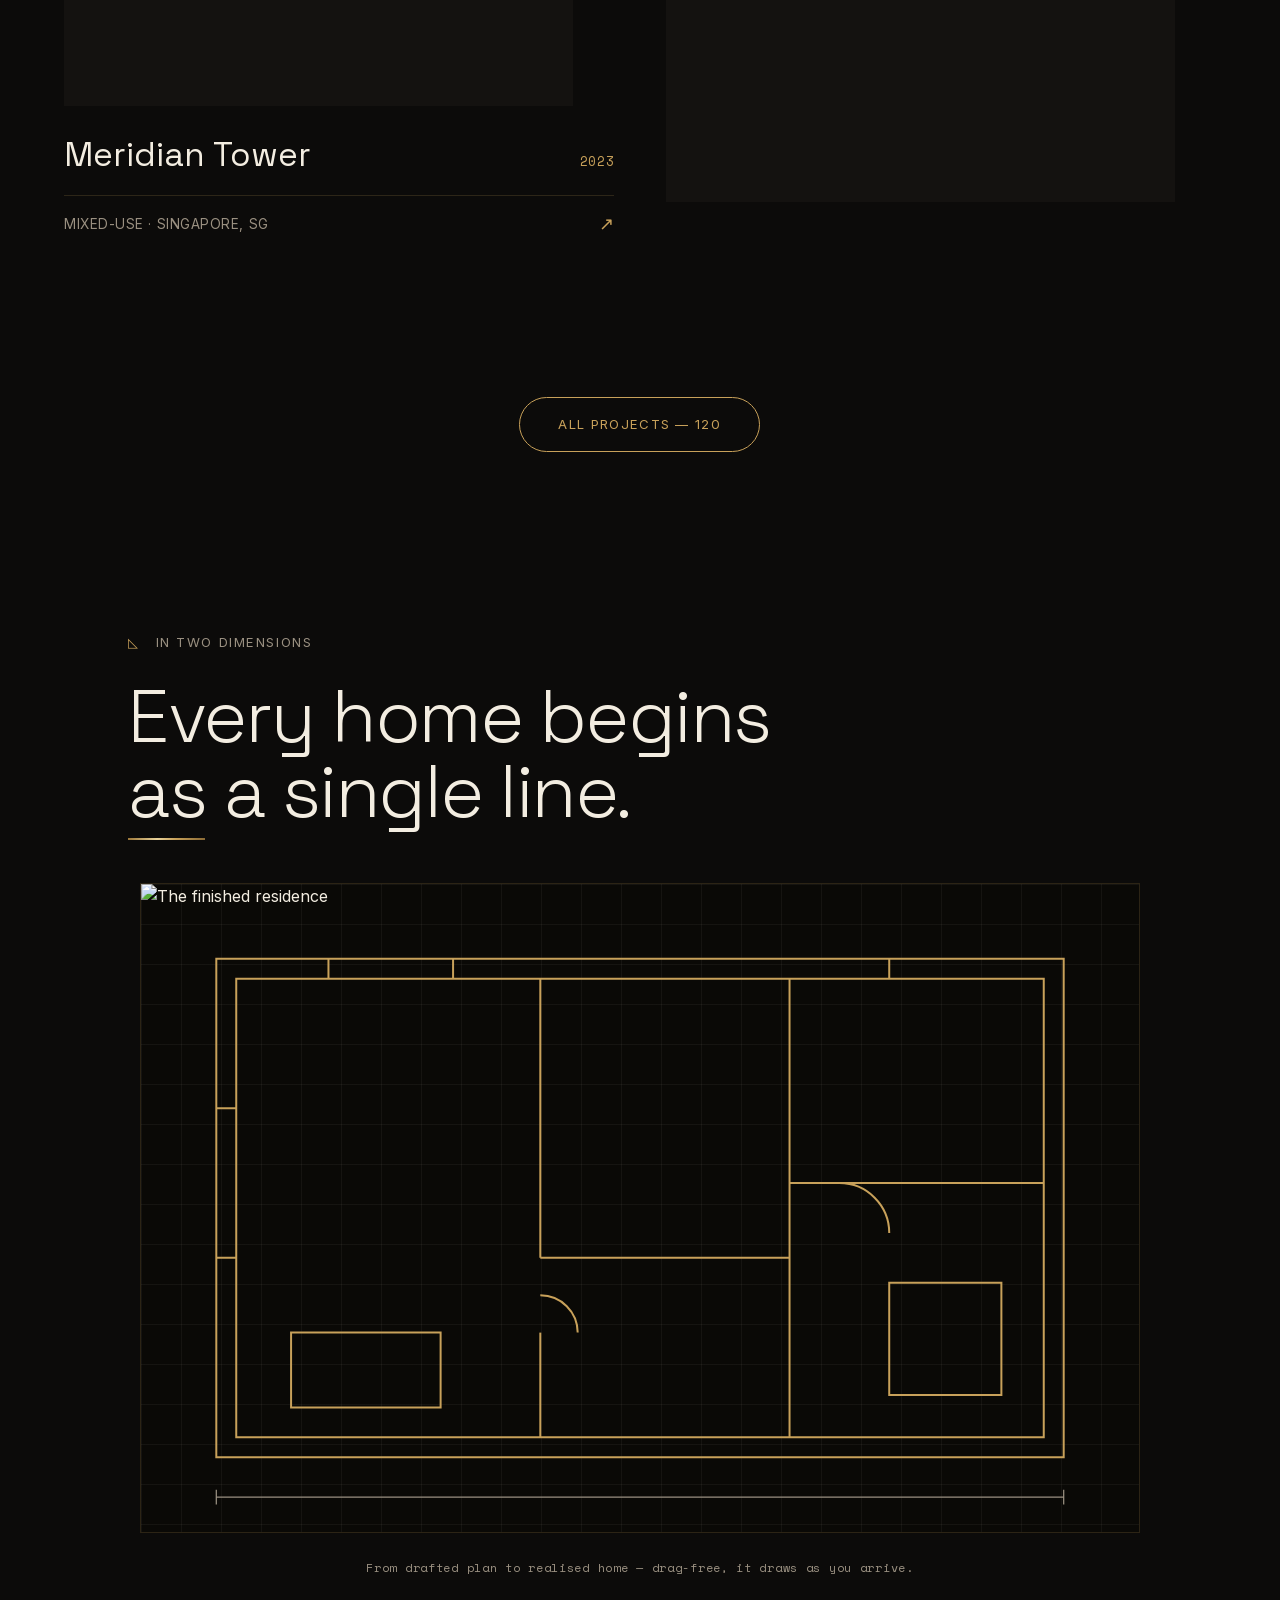
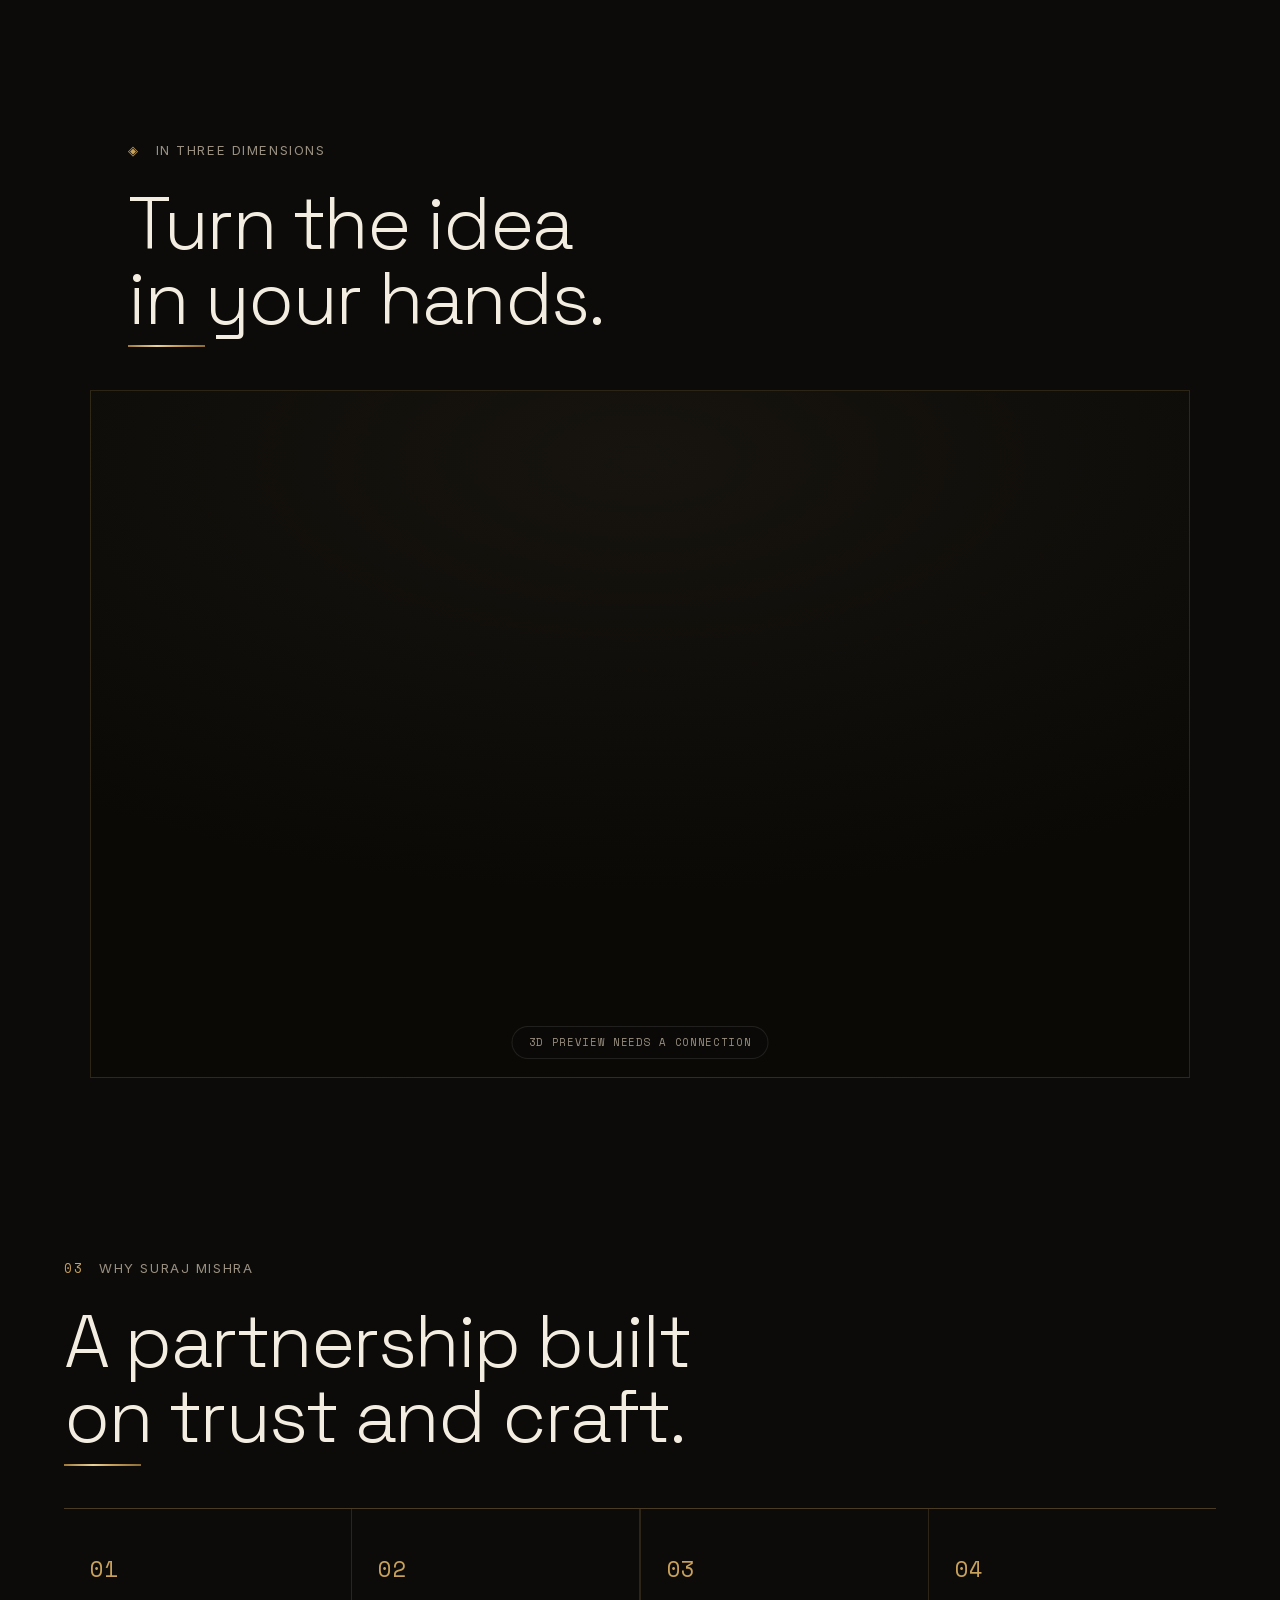
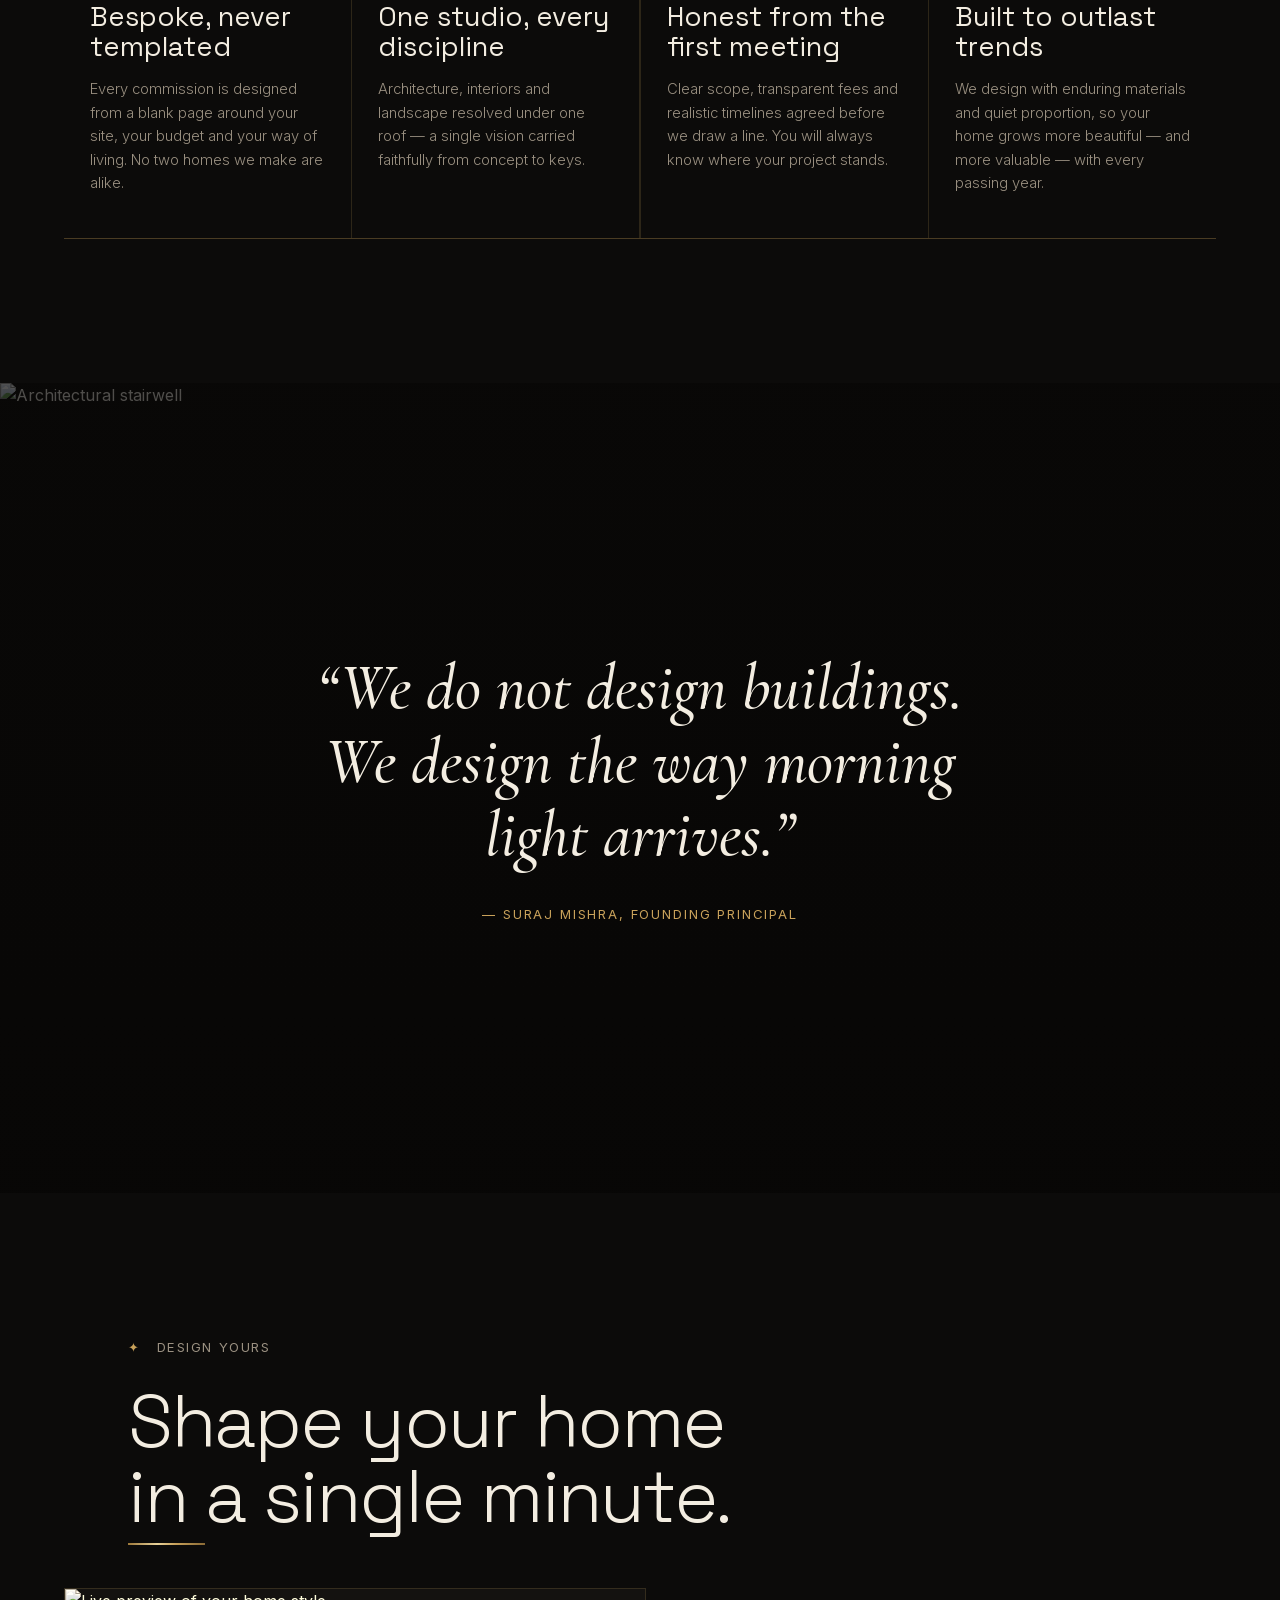
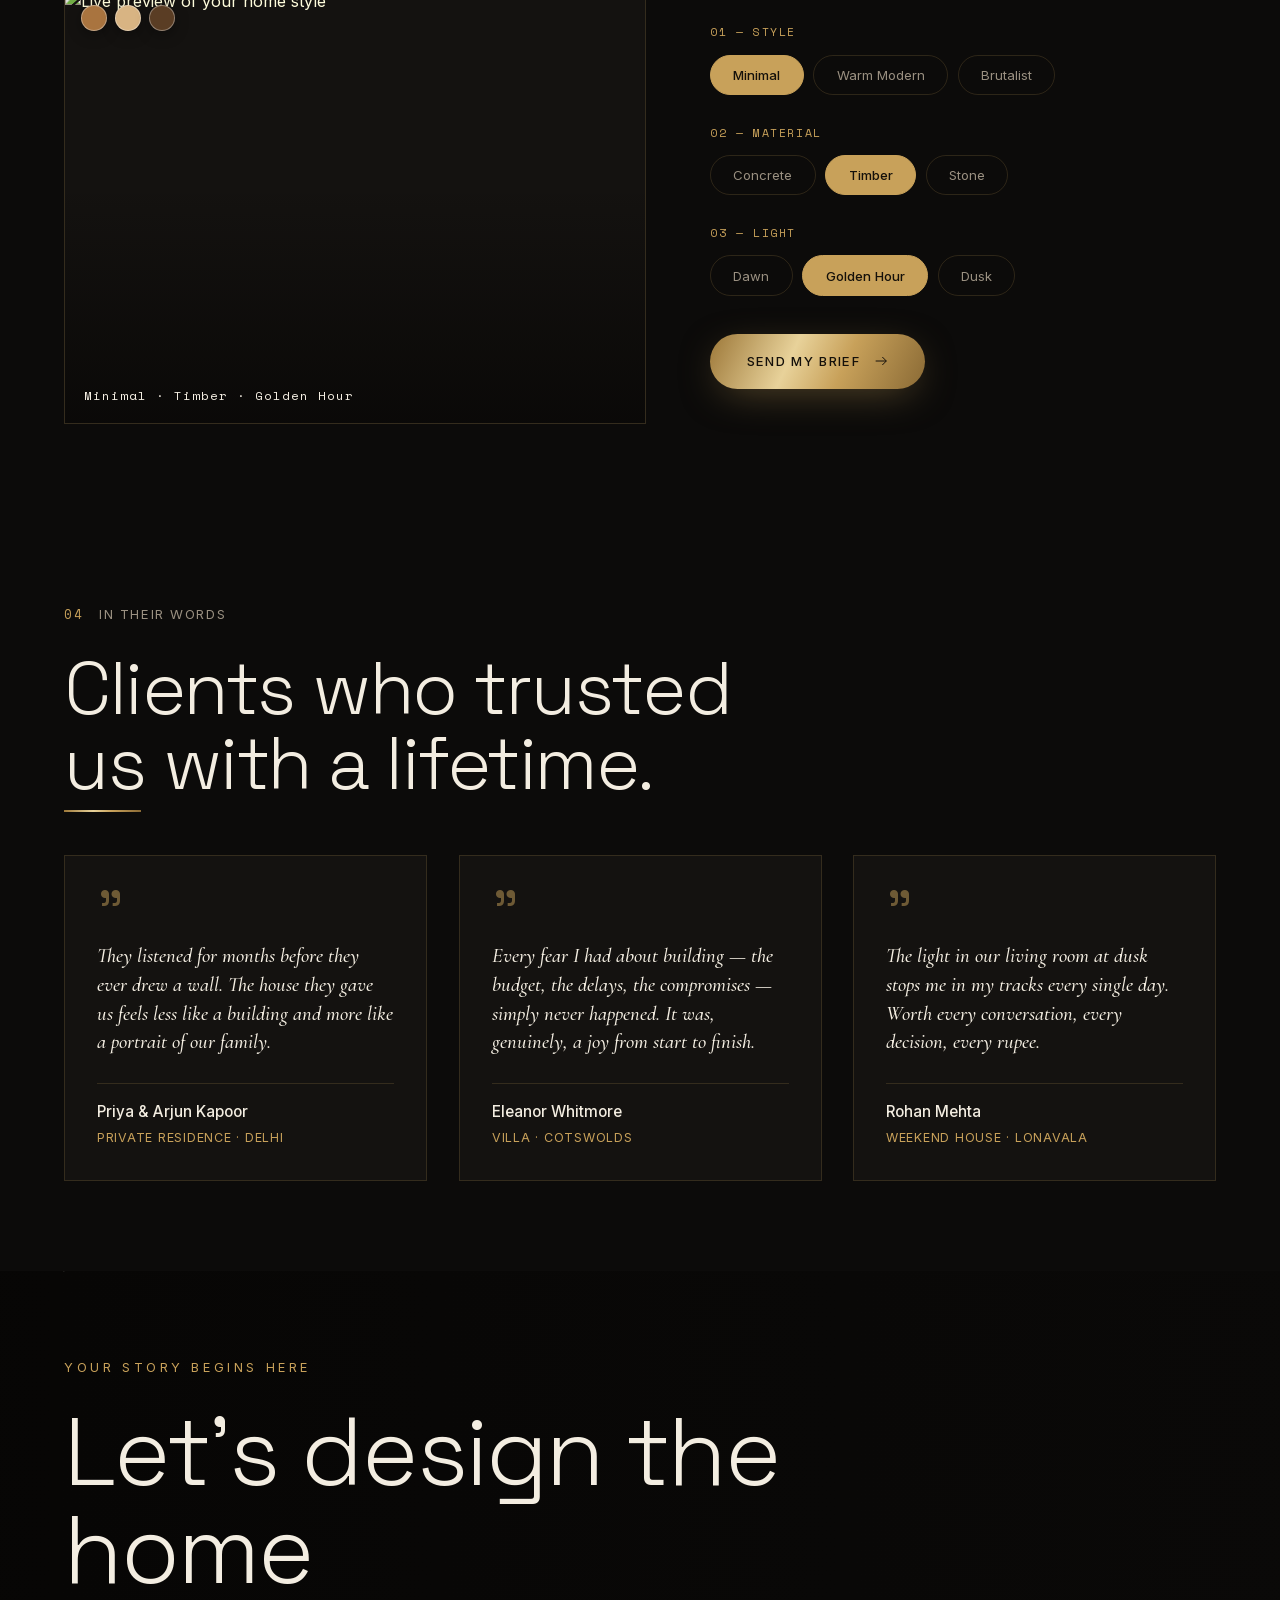
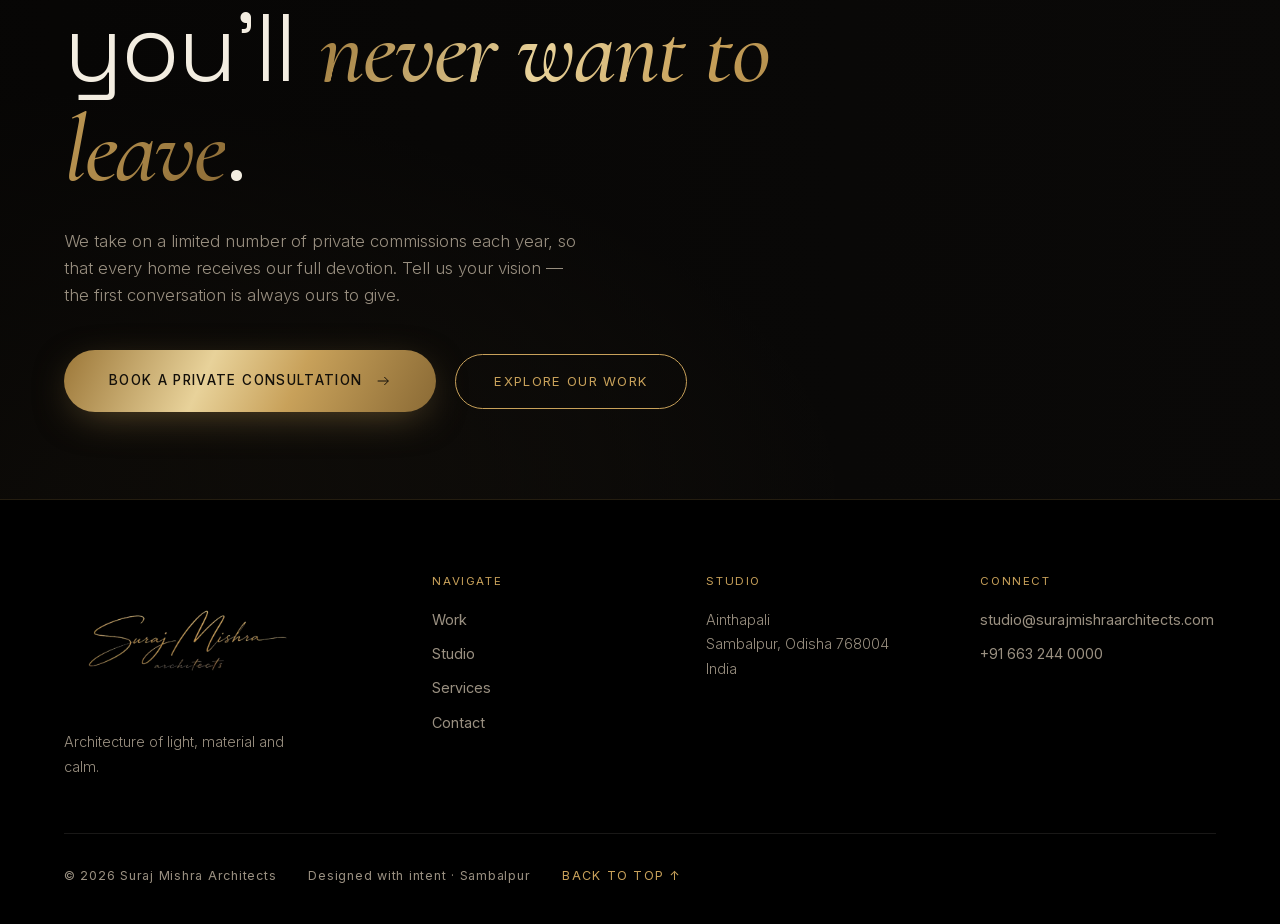
==== commit 5da7090a: "Add live weather effects and enhance hero section visuals" ====
--- a/index.html
+++ b/index.html
@@ -13,11 +13,14 @@
   <meta name="twitter:card" content="summary_large_image" />
   <title>Suraj Mishra Architects — Architecture Studio</title>
   <link rel="preconnect" href="https://images.unsplash.com" crossorigin />
-  <!-- Fonts are inlined as data: URIs in fonts.css so the site works offline over file:// -->
+  <!-- Self-hosted woff2 fonts, loaded non-render-blocking with font-display:swap.
+       Preload only the two faces used above the fold (hero title + body). -->
+  <link rel="preload" as="font" type="font/woff2" href="fonts/space-grotesk-normal-300-latin.woff2" crossorigin />
+  <link rel="preload" as="font" type="font/woff2" href="fonts/inter-normal-400-latin.woff2" crossorigin />
   <link rel="stylesheet" href="fonts.css" />
-  <link rel="preload" as="image" fetchpriority="high" href="https://images.unsplash.com/photo-1615529182904-14819c35db37?auto=format&fit=crop&w=1920&q=80" />
-  <link rel="stylesheet" href="styles.css" />
-  <link rel="stylesheet" href="enhance.css" />
+  <link rel="preload" as="image" fetchpriority="high" href="https://images.unsplash.com/photo-1618221195710-dd6b41faaea6?auto=format&fit=crop&w=1920&q=80" />
+  <link rel="stylesheet" href="styles.css?v=2" />
+  <link rel="stylesheet" href="enhance.css?v=2" />
 </head>
 <body data-page="home">
   <div class="loader" id="loader">
@@ -46,9 +49,12 @@
   <!-- HERO -->
   <section class="hero" id="hero">
     <div class="hero__media">
-      <img id="heroImg" src="https://images.unsplash.com/photo-1615529182904-14819c35db37?auto=format&fit=crop&w=1920&q=80" alt="Moody contemporary architectural interior in shadow" loading="eager" fetchpriority="high" decoding="async" />
+      <img id="heroImg" src="https://images.unsplash.com/photo-1618221195710-dd6b41faaea6?auto=format&fit=crop&w=1920&q=80" alt="Warm contemporary living room with a floor-to-ceiling window onto the trees" loading="eager" fetchpriority="high" decoding="async" />
       <div class="hero__sky" id="heroSky"></div>
       <div class="hero__sun" id="heroSun"></div>
+      <div class="hero__weather" id="heroWeather"></div>
+      <canvas class="hero__precip" id="heroPrecip" aria-hidden="true"></canvas>
+      <div class="hero__sunbeam" id="heroSunbeam" aria-hidden="true"></div>
       <div class="hero__overlay"></div>
     </div>
     <div class="hero__content">
@@ -400,7 +406,7 @@
   </footer>
 
   <!-- Three.js is lazy-loaded from script.js only when the 3D section nears view -->
-  <script src="script.js"></script>
-  <script src="enhance.js"></script>
+  <script src="script.js?v=2"></script>
+  <script src="enhance.js?v=2"></script>
 </body>
 </html>
--- a/styles.css
+++ b/styles.css
@@ -121,13 +121,23 @@
 /* Transparent PNG — the gold signature renders true colour over the hero.
    Height scales with the viewport so the signature reads clearly on every screen. */
 .nav__logo-img {
-  height: clamp(46px, 4.5vw, 64px); width: auto; display: block;
+  height: clamp(60px, 6vw, 88px); width: auto; display: block;
   transition: height .5s var(--ease), opacity .4s var(--ease);
-  /* Subtle contrast/saturation bump so the gold signature reads crisp and
-     confident without smudging the raster strokes. */
-  filter: contrast(1.12) saturate(1.08);
-}
-.nav.scrolled .nav__logo-img { height: clamp(40px, 3.6vw, 52px); }
+  /* The signature PNG has very thin strokes. Stacking tight gold drop-shadows
+     around the marks dilates them so the writing reads bold and legible, while
+     the contrast/saturation bump keeps the gold crisp. */
+  filter:
+    contrast(1.28) saturate(1.15)
+    drop-shadow(0.6px 0 0 var(--gold-soft))
+    drop-shadow(-0.6px 0 0 var(--gold-soft))
+    drop-shadow(0 0.6px 0 var(--gold-soft))
+    drop-shadow(0 -0.6px 0 var(--gold-soft))
+    drop-shadow(0.6px 0.6px 0 var(--gold))
+    drop-shadow(-0.6px -0.6px 0 var(--gold))
+    drop-shadow(0.6px -0.6px 0 var(--gold))
+    drop-shadow(-0.6px 0.6px 0 var(--gold));
+}
+.nav.scrolled .nav__logo-img { height: clamp(52px, 4.8vw, 70px); }
 .nav__logo:hover .nav__logo-img { opacity: 0.82; }
 .nav__links { display: flex; gap: 2.4rem; }
 .nav__links a {
@@ -783,6 +793,62 @@
 }
 /* JS drives the img filter, sky gradient and sun position from the visitor's real time of day */
 
+/* ---------- Live weather — real conditions at the visitor's location ---------- */
+/* Precipitation canvas (rain/snow) sits above the scene; overcast/fog is a tinted wash */
+.hero__precip {
+  position: absolute; inset: 0; width: 100%; height: 100%;
+  pointer-events: none; opacity: 0; transition: opacity 1.2s ease;
+  /* The scene is an interior — rain across the whole room reads as if it's
+     falling indoors. Clip the precipitation to the window on the right so the
+     weather is only visible *outside*, through the glass. Coordinates track the
+     window as the object-fit:cover image sits on a desktop hero. */
+  clip-path: polygon(81% 7%, 100% 7%, 100% 92%, 81% 92%);
+}
+/* On narrow/portrait viewports the cover crop shifts the window; widen the
+   clip so rain still lands over the glass rather than the wall. */
+@media (max-width: 720px) {
+  .hero__precip { clip-path: polygon(74% 10%, 100% 10%, 100% 88%, 74% 88%); }
+}
+.hero__precip.is-active { opacity: 1; }
+.hero__weather {
+  position: absolute; inset: 0; pointer-events: none;
+  opacity: 0; transition: opacity 1.6s ease, background .6s linear;
+  mix-blend-mode: multiply;
+}
+.hero__weather.is-active { opacity: 1; }
+/* Clear skies: warm daylight pours in through the right-hand window and rakes
+   across the room. A soft glow sits on the glass; an angled shaft fans inward.
+   Uses screen blend so it brightens the scene like real sun rather than tinting. */
+.hero__sunbeam {
+  position: absolute; inset: 0; pointer-events: none;
+  opacity: 0; transition: opacity 1.8s ease;
+  mix-blend-mode: screen;
+  background:
+    radial-gradient(50% 62% at 92% 42%, rgba(255,232,178,0.62), rgba(255,222,158,0.16) 42%, transparent 70%),
+    linear-gradient(252deg,
+      rgba(255,231,175,0.42) 0%,
+      rgba(255,224,162,0.20) 20%,
+      rgba(255,220,155,0.06) 38%,
+      transparent 52%);
+}
+.hero__sunbeam.is-active { opacity: 1; animation: sunbreathe 7s var(--ease) infinite; }
+@keyframes sunbreathe {
+  0%, 100% { opacity: 0.86; }
+  50%      { opacity: 1; }
+}
+@media (prefers-reduced-motion: reduce) {
+  .hero__sunbeam.is-active { animation: none; }
+}
+/* Overcast: a cool grey wash that flattens the light */
+.hero__weather[data-sky="overcast"] {
+  background: radial-gradient(120% 90% at 50% 0%, rgba(150,158,170,0.42), rgba(60,66,78,0.30) 70%);
+}
+/* Fog: soft luminous haze drifting up from below */
+.hero__weather[data-sky="fog"] {
+  mix-blend-mode: screen;
+  background: linear-gradient(to top, rgba(214,218,224,0.55), rgba(214,218,224,0.10) 55%, transparent 80%);
+}
+
 /* ---------- 2 · Blueprint draws itself ---------- */
 .blueprint { padding: clamp(4rem, 10vh, 8rem) var(--gutter); }
 .blueprint__stage {
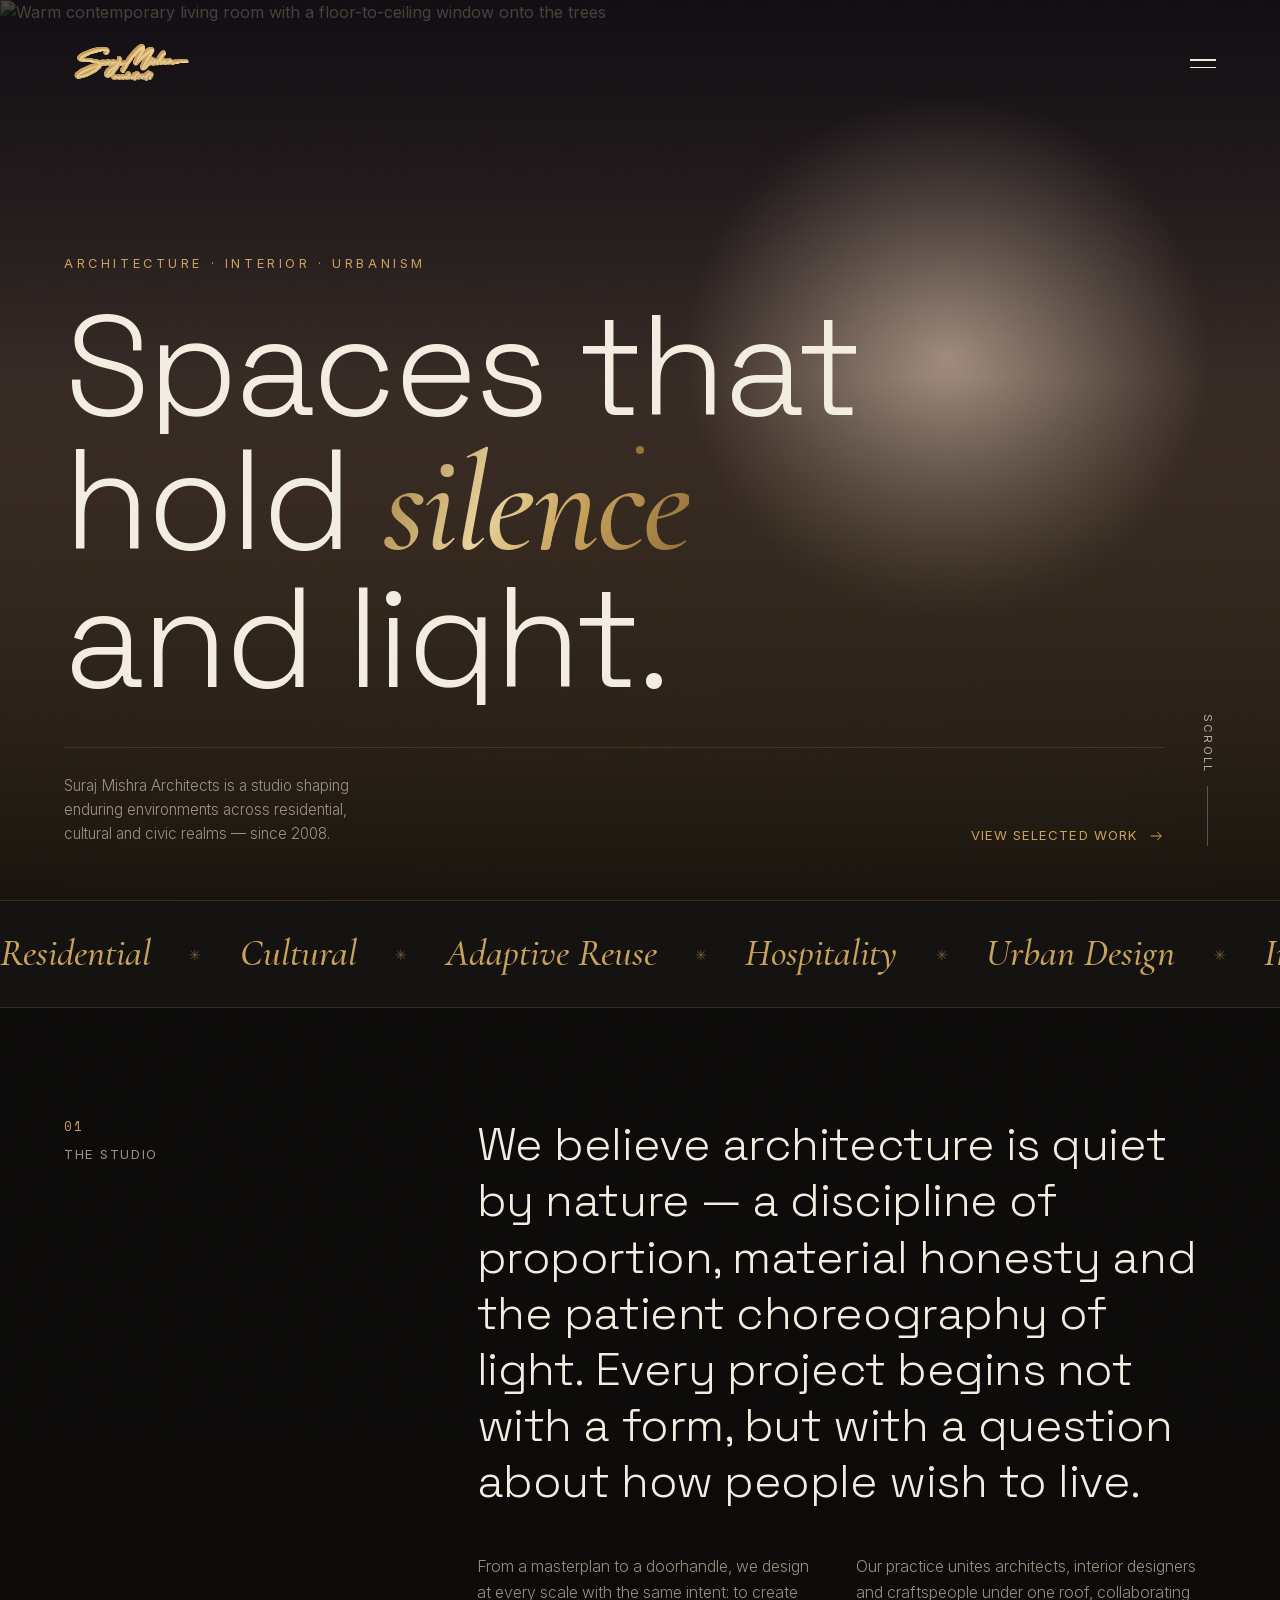
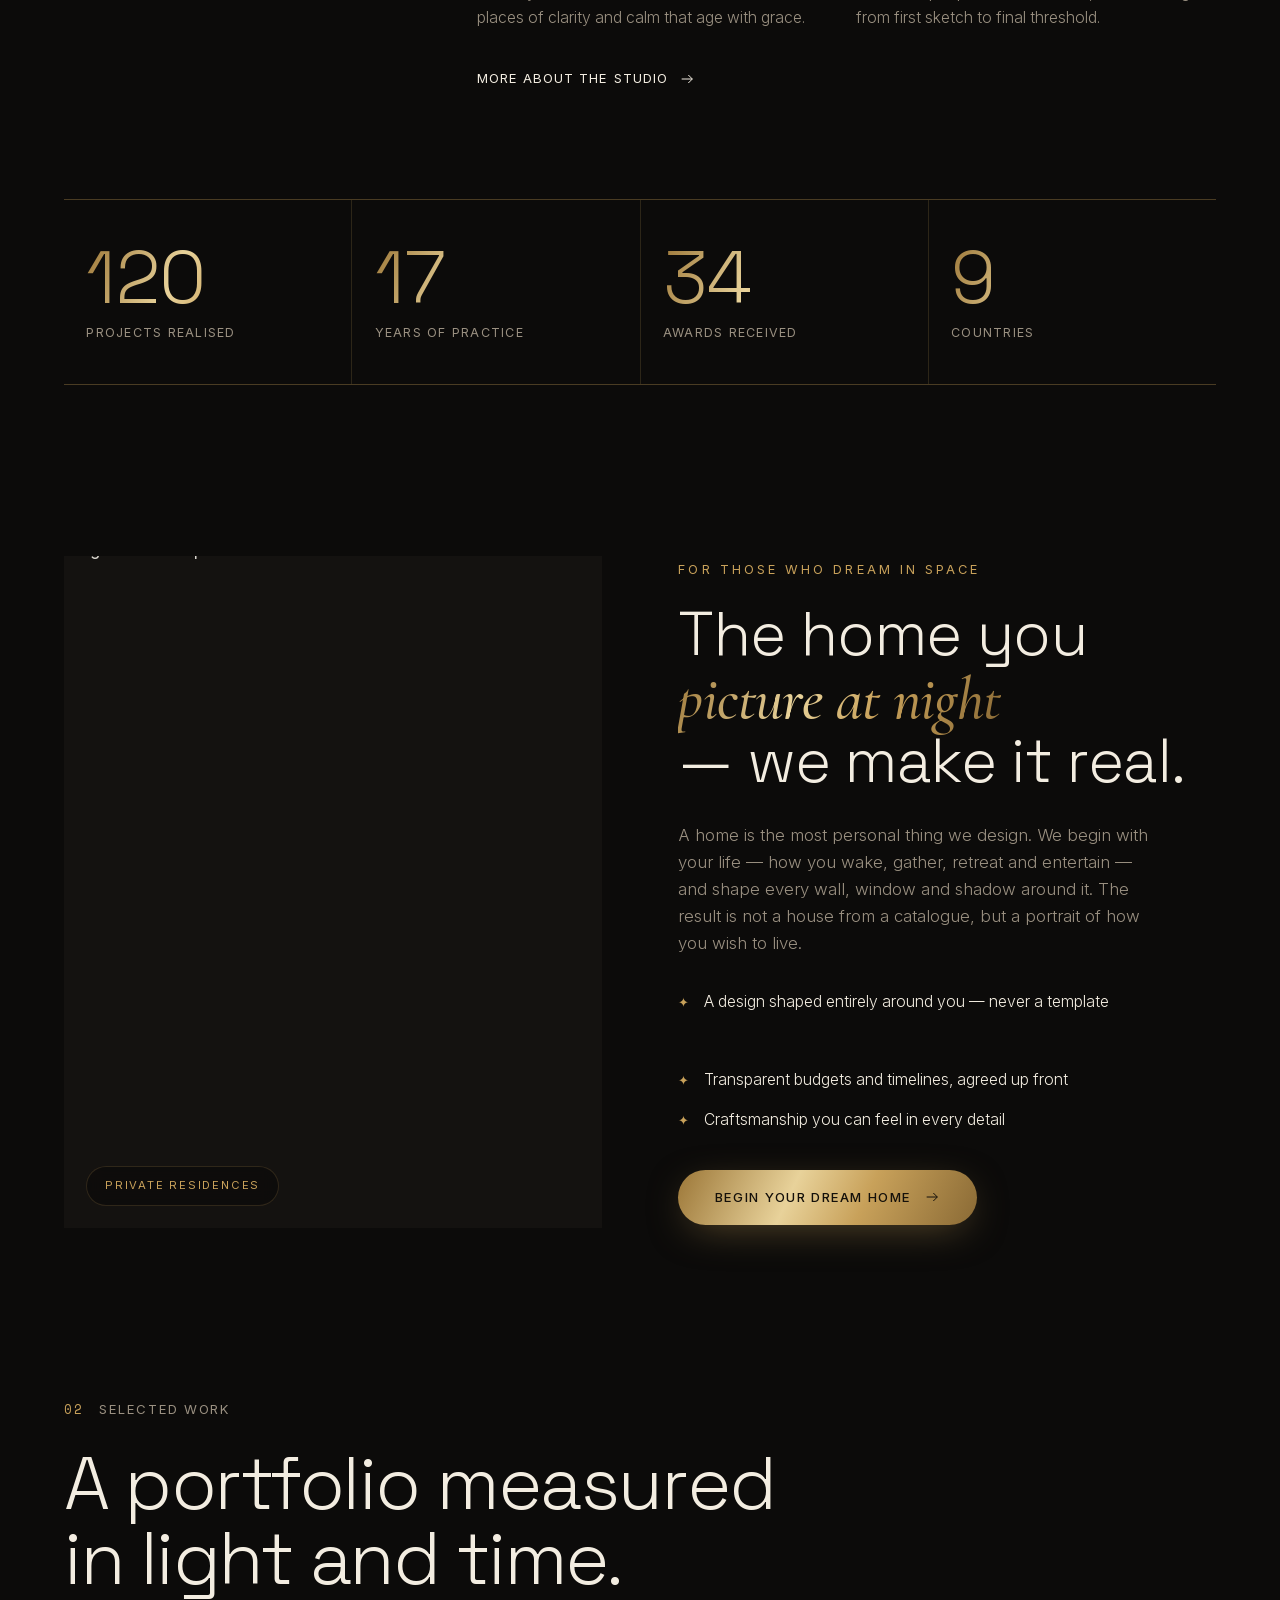
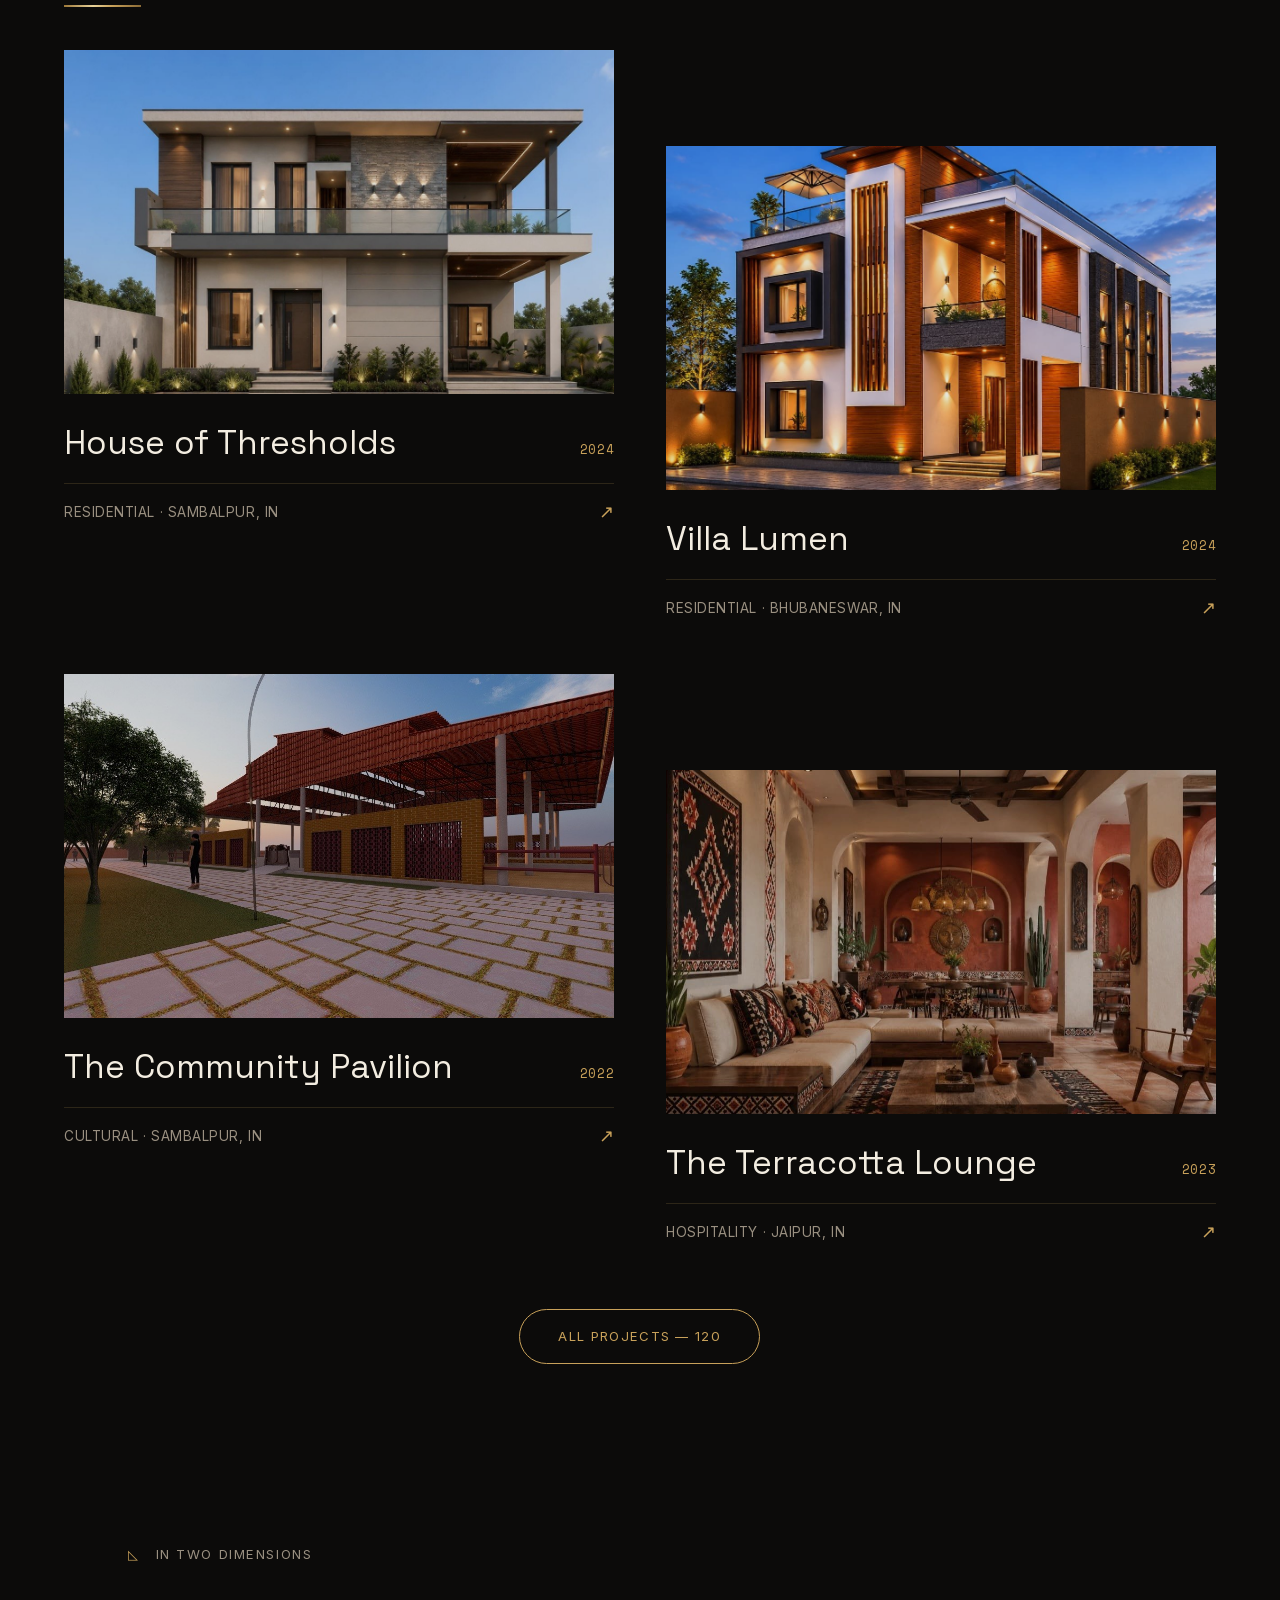
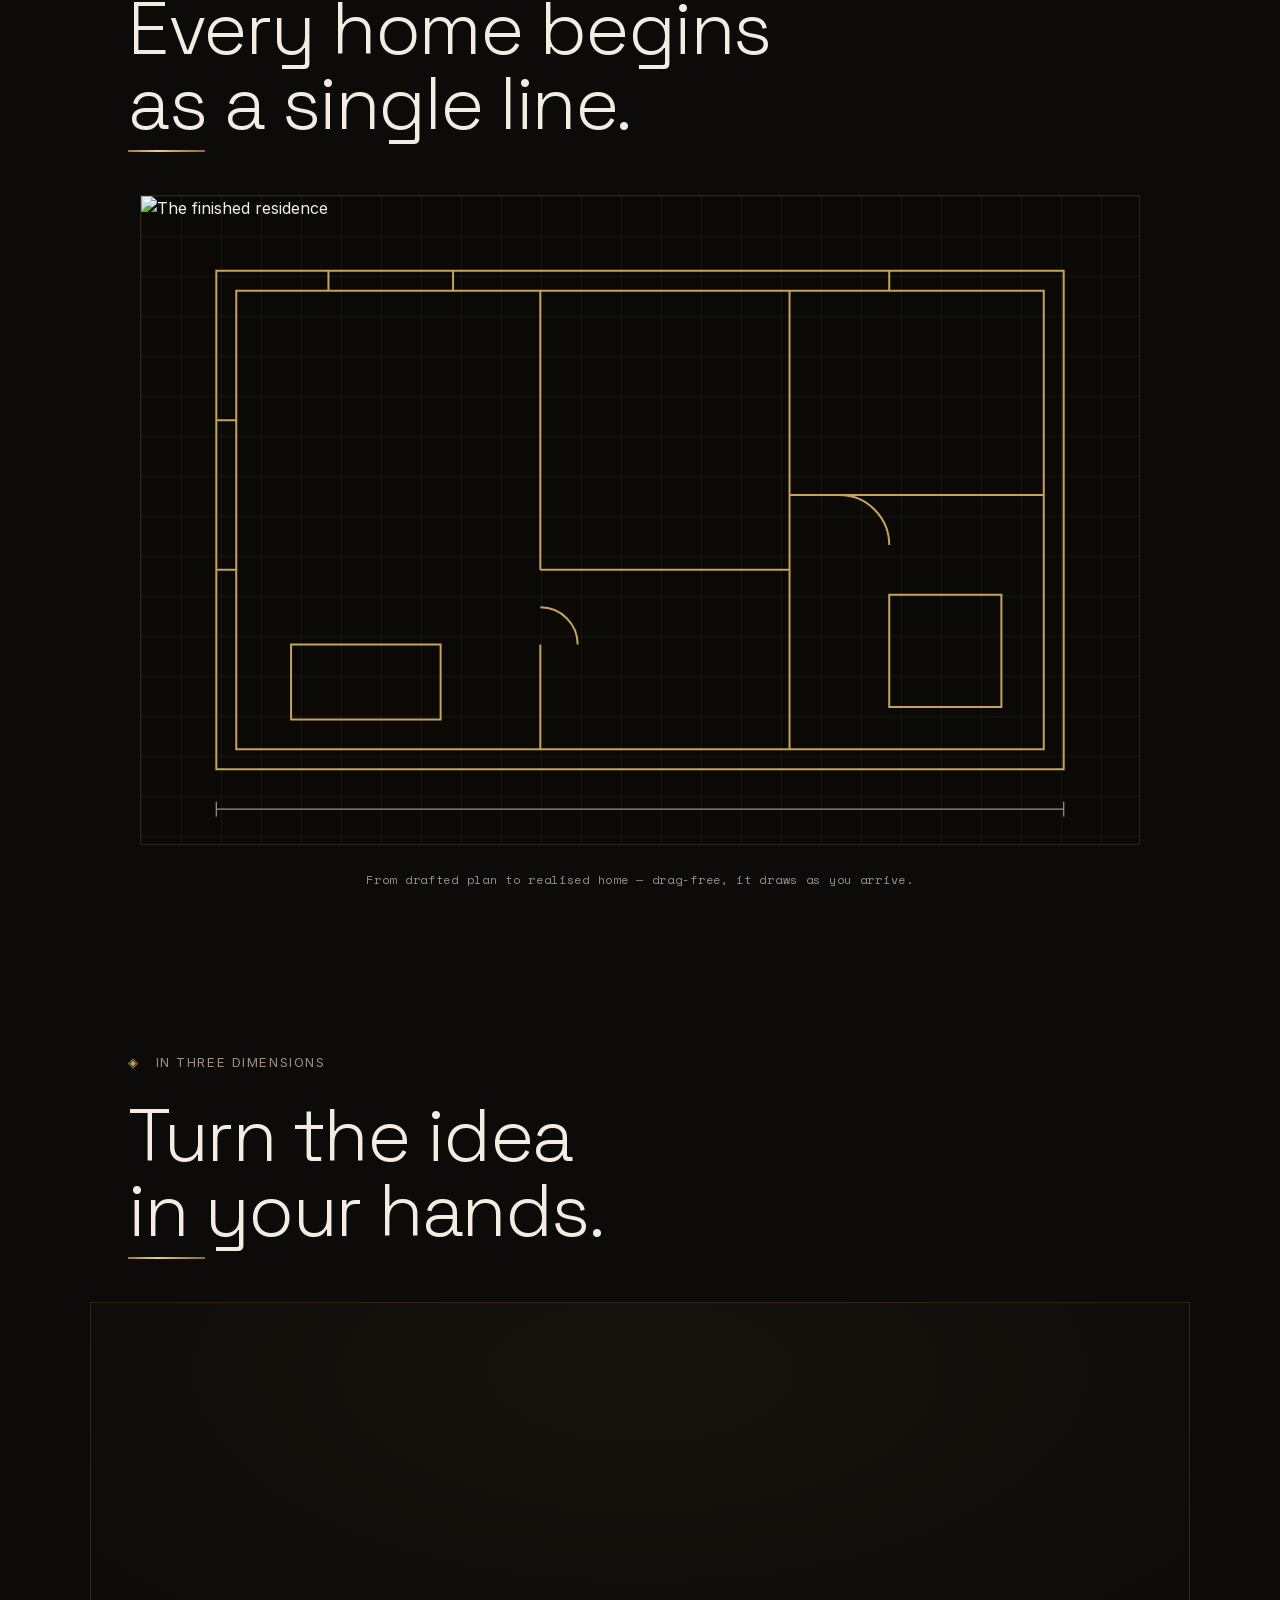
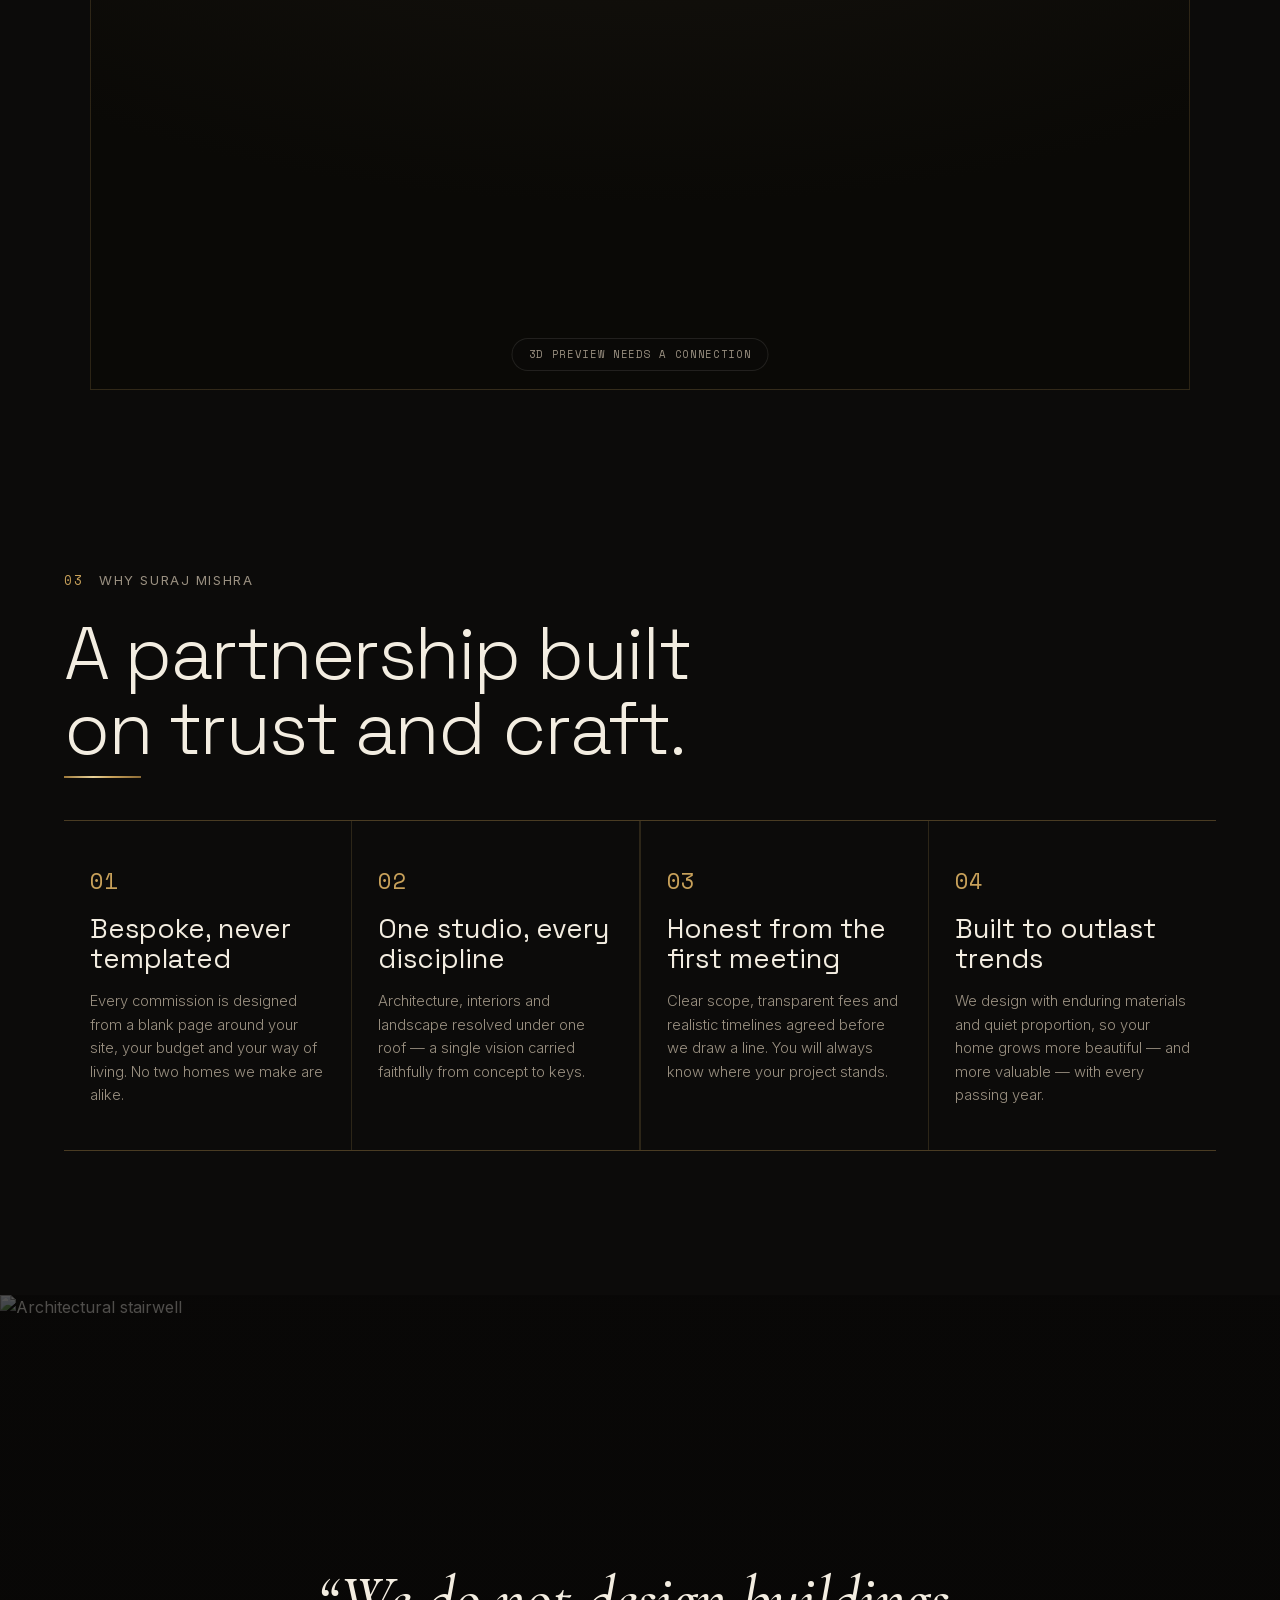
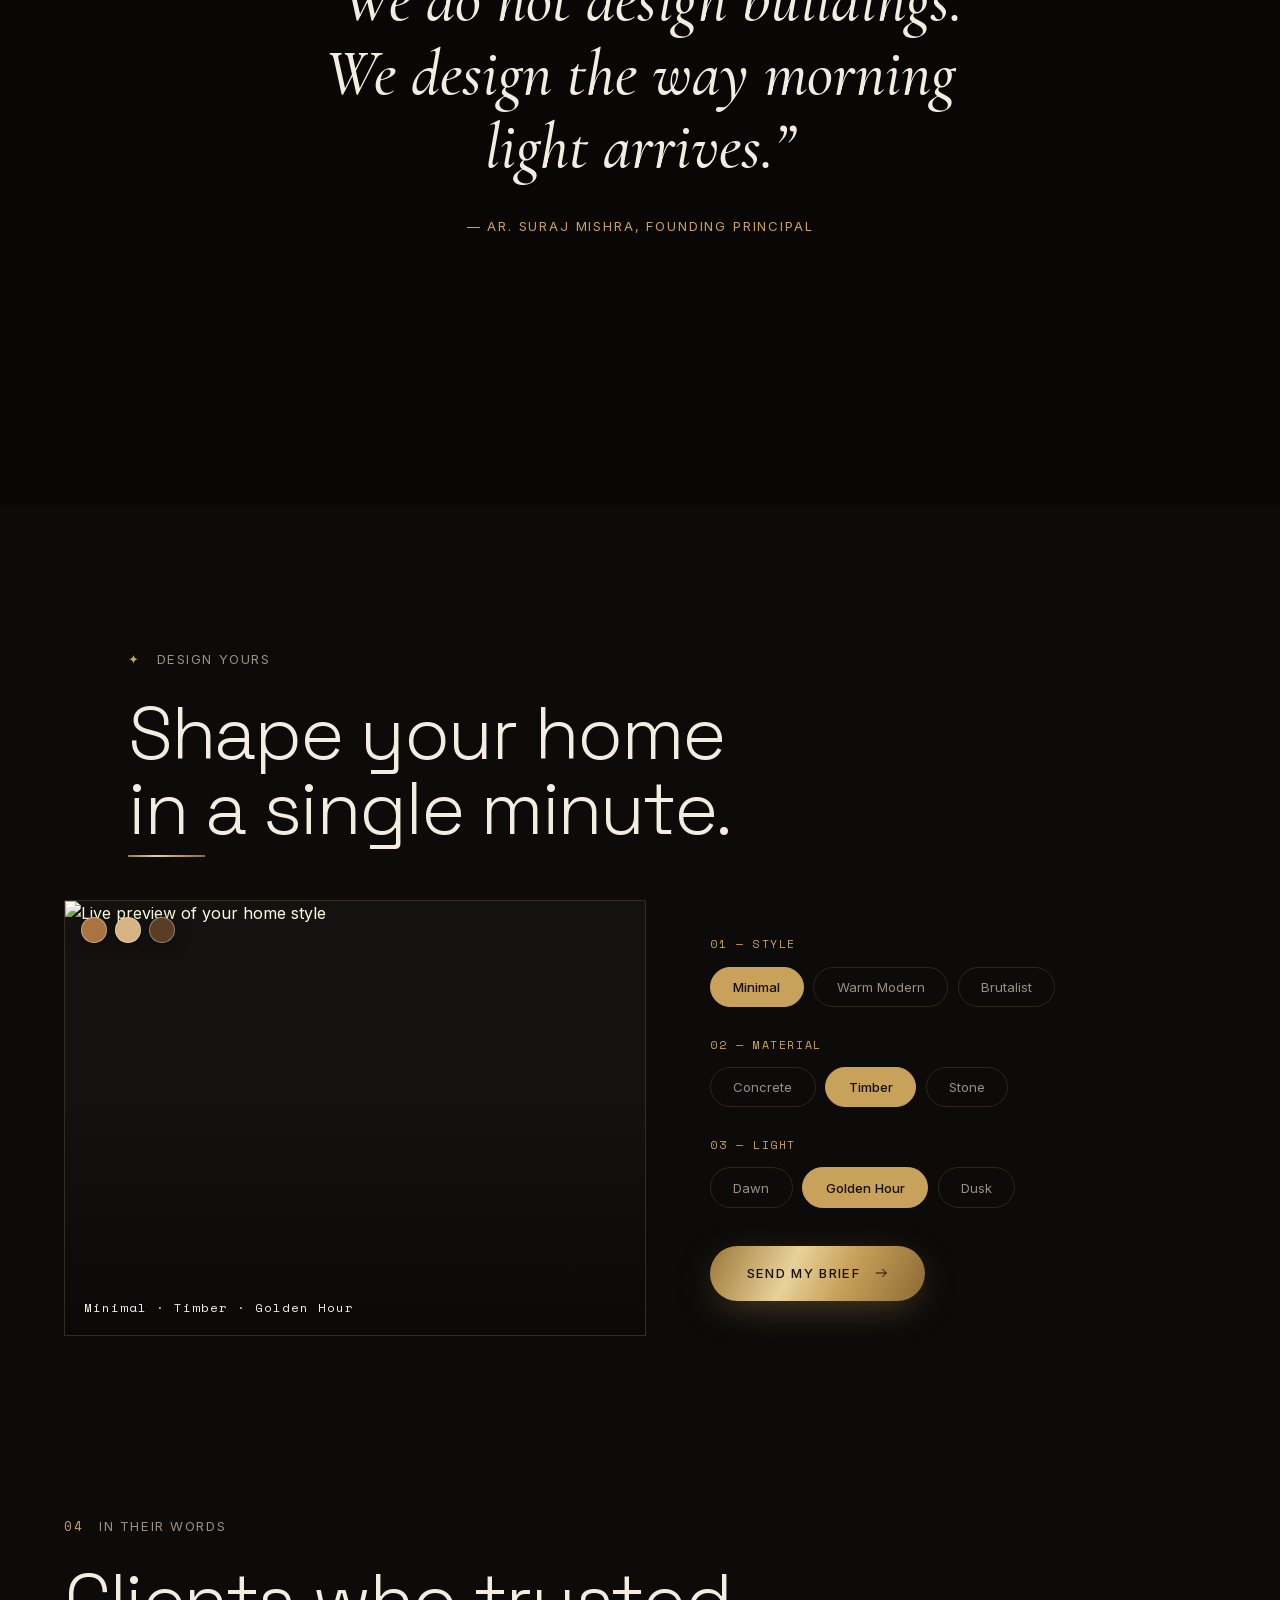
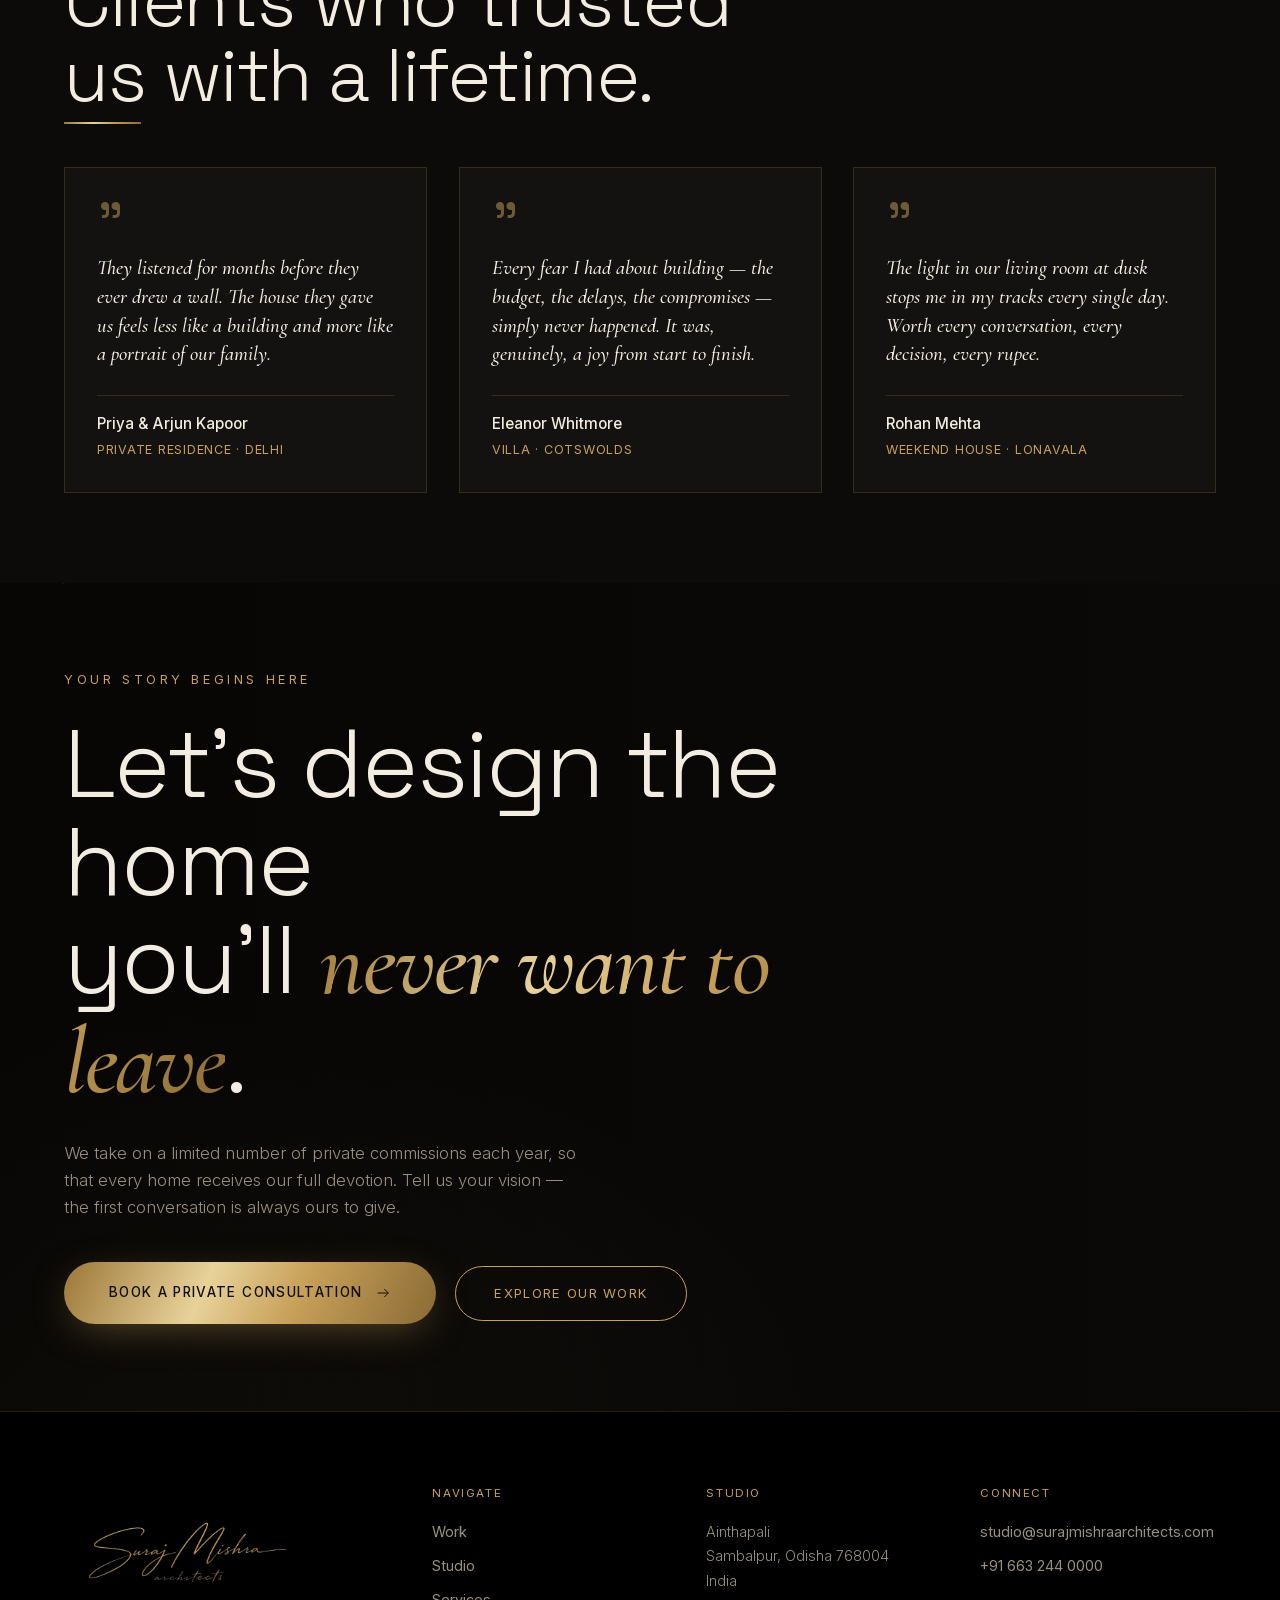
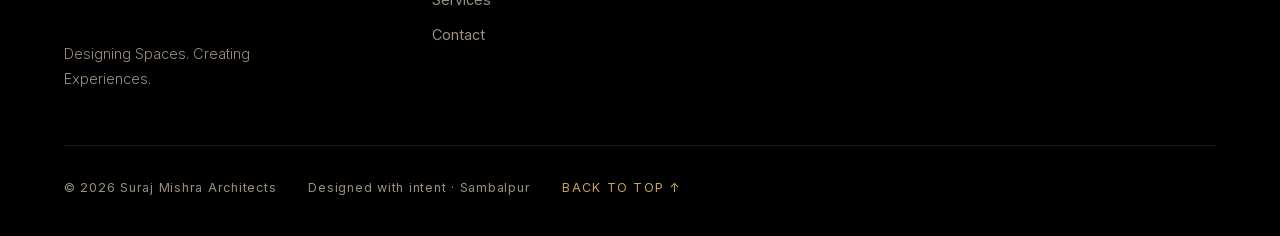
==== commit 9f4e4d1f: "Refactor studio and work pages: Update content, restructure sections, and enhance project presentati" ====
--- a/index.html
+++ b/index.html
@@ -151,37 +151,37 @@
     <div class="work__list">
       <article class="project reveal">
         <a href="work.html" class="project__inner" data-hover>
-          <div class="project__media"><img loading="lazy" decoding="async" src="https://images.unsplash.com/photo-1600585154340-be6161a56a0c?auto=format&fit=crop&w=1000&q=78" alt="House of Thresholds" /></div>
+          <div class="project__media"><img loading="lazy" decoding="async" src="images/1.jpeg" alt="House of Thresholds" /></div>
           <div class="project__info">
             <div class="project__top"><h3>House of Thresholds</h3><span class="project__year">2024</span></div>
-            <div class="project__bottom"><span>Residential · Kyoto, JP</span><span class="project__arrow">↗</span></div>
+            <div class="project__bottom"><span>Residential · Sambalpur, IN</span><span class="project__arrow">↗</span></div>
           </div>
         </a>
       </article>
       <article class="project reveal">
         <a href="work.html" class="project__inner" data-hover>
-          <div class="project__media"><img loading="lazy" decoding="async" src="https://images.unsplash.com/photo-1487958449943-2429e8be8625?auto=format&fit=crop&w=1000&q=78" alt="The Concrete Chapel" /></div>
+          <div class="project__media"><img loading="lazy" decoding="async" src="images/6.jpeg" alt="Villa Lumen" /></div>
           <div class="project__info">
-            <div class="project__top"><h3>The Concrete Chapel</h3><span class="project__year">2023</span></div>
-            <div class="project__bottom"><span>Cultural · Porto, PT</span><span class="project__arrow">↗</span></div>
+            <div class="project__top"><h3>Villa Lumen</h3><span class="project__year">2024</span></div>
+            <div class="project__bottom"><span>Residential · Bhubaneswar, IN</span><span class="project__arrow">↗</span></div>
           </div>
         </a>
       </article>
       <article class="project reveal">
         <a href="work.html" class="project__inner" data-hover>
-          <div class="project__media"><img loading="lazy" decoding="async" src="https://images.unsplash.com/photo-1518005020951-eccb494ad742?auto=format&fit=crop&w=1000&q=78" alt="Meridian Tower" /></div>
+          <div class="project__media"><img loading="lazy" decoding="async" src="images/5.jpeg" alt="The Community Pavilion" /></div>
           <div class="project__info">
-            <div class="project__top"><h3>Meridian Tower</h3><span class="project__year">2023</span></div>
-            <div class="project__bottom"><span>Mixed-use · Singapore, SG</span><span class="project__arrow">↗</span></div>
+            <div class="project__top"><h3>The Community Pavilion</h3><span class="project__year">2022</span></div>
+            <div class="project__bottom"><span>Cultural · Sambalpur, IN</span><span class="project__arrow">↗</span></div>
           </div>
         </a>
       </article>
       <article class="project reveal">
         <a href="work.html" class="project__inner" data-hover>
-          <div class="project__media"><img loading="lazy" decoding="async" src="https://images.unsplash.com/photo-1600607687939-ce8a6c25118c?auto=format&fit=crop&w=1000&q=78" alt="Villa Aperta" /></div>
+          <div class="project__media"><img loading="lazy" decoding="async" src="images/3.jpeg" alt="The Terracotta Lounge" /></div>
           <div class="project__info">
-            <div class="project__top"><h3>Villa Aperta</h3><span class="project__year">2022</span></div>
-            <div class="project__bottom"><span>Residential · Amalfi, IT</span><span class="project__arrow">↗</span></div>
+            <div class="project__top"><h3>The Terracotta Lounge</h3><span class="project__year">2023</span></div>
+            <div class="project__bottom"><span>Hospitality · Jaipur, IN</span><span class="project__arrow">↗</span></div>
           </div>
         </a>
       </article>
@@ -277,7 +277,7 @@
     </div>
     <blockquote class="feature__quote reveal">
       <p>“We do not design buildings.<br/>We design the way morning<br/>light arrives.”</p>
-      <footer>— Suraj Mishra, Founding Principal</footer>
+      <footer>— Ar. Suraj Mishra, Founding Principal</footer>
     </blockquote>
   </section>
 
@@ -377,7 +377,7 @@
     <div class="footer__top-grid">
       <div class="footer__col reveal">
         <img src="logo.png" alt="Suraj Mishra Architects" class="footer__logo" />
-        <p class="footer__tag">Architecture of light, material and calm.</p>
+        <p class="footer__tag">Designing Spaces. Creating Experiences.</p>
       </div>
       <div class="footer__col reveal">
         <span class="footer__k">Navigate</span>
--- a/fonts.css
+++ b/fonts.css
@@ -1,279 +1,228 @@
-/* Cormorant Garamond 400 italic — latin-ext */
-@font-face {
-  font-family: 'Cormorant Garamond';
-  font-style: italic;
-  font-weight: 400;
-  font-display: swap;
-  src: url([data-uri]) format('woff2');
-  unicode-range: U+0100-02BA, U+02BD-02C5, U+02C7-02CC, U+02CE-02D7, U+02DD-02FF, U+0304, U+0308, U+0329, U+1D00-1DBF, U+1E00-1E9F, U+1EF2-1EFF, U+2020, U+20A0-20AB, U+20AD-20C0, U+2113, U+2C60-2C7F, U+A720-A7FF;
-}
+/* Self-hosted webfonts — served as woff2 with font-display:swap + unicode-range.
+   Only the weights/subsets actually rendered are fetched, in parallel, non-blocking.
+   Previous fully-inlined base64 version preserved as fonts.css.inlined.bak */
 
-/* Cormorant Garamond 400 italic — latin */
-@font-face {
-  font-family: 'Cormorant Garamond';
-  font-style: italic;
-  font-weight: 400;
-  font-display: swap;
-  src: url([data-uri]) format('woff2');
-  unicode-range: U+0000-00FF, U+0131, U+0152-0153, U+02BB-02BC, U+02C6, U+02DA, U+02DC, U+0304, U+0308, U+0329, U+2000-206F, U+20AC, U+2122, U+2191, U+2193, U+2212, U+2215, U+FEFF, U+FFFD;
-}
-
-/* Cormorant Garamond 500 italic — latin-ext */
-@font-face {
-  font-family: 'Cormorant Garamond';
-  font-style: italic;
-  font-weight: 500;
-  font-display: swap;
-  src: url([data-uri]) format('woff2');
-  unicode-range: U+0100-02BA, U+02BD-02C5, U+02C7-02CC, U+02CE-02D7, U+02DD-02FF, U+0304, U+0308, U+0329, U+1D00-1DBF, U+1E00-1E9F, U+1EF2-1EFF, U+2020, U+20A0-20AB, U+20AD-20C0, U+2113, U+2C60-2C7F, U+A720-A7FF;
-}
-
-/* Cormorant Garamond 500 italic — latin */
-@font-face {
-  font-family: 'Cormorant Garamond';
-  font-style: italic;
-  font-weight: 500;
-  font-display: swap;
-  src: url([data-uri]) format('woff2');
-  unicode-range: U+0000-00FF, U+0131, U+0152-0153, U+02BB-02BC, U+02C6, U+02DA, U+02DC, U+0304, U+0308, U+0329, U+2000-206F, U+20AC, U+2122, U+2191, U+2193, U+2212, U+2215, U+FEFF, U+FFFD;
-}
-
-/* Cormorant Garamond 600 italic — latin-ext */
-@font-face {
-  font-family: 'Cormorant Garamond';
-  font-style: italic;
-  font-weight: 600;
-  font-display: swap;
-  src: url([data-uri]) format('woff2');
-  unicode-range: U+0100-02BA, U+02BD-02C5, U+02C7-02CC, U+02CE-02D7, U+02DD-02FF, U+0304, U+0308, U+0329, U+1D00-1DBF, U+1E00-1E9F, U+1EF2-1EFF, U+2020, U+20A0-20AB, U+20AD-20C0, U+2113, U+2C60-2C7F, U+A720-A7FF;
-}
-
-/* Cormorant Garamond 600 italic — latin */
-@font-face {
-  font-family: 'Cormorant Garamond';
-  font-style: italic;
-  font-weight: 600;
-  font-display: swap;
-  src: url([data-uri]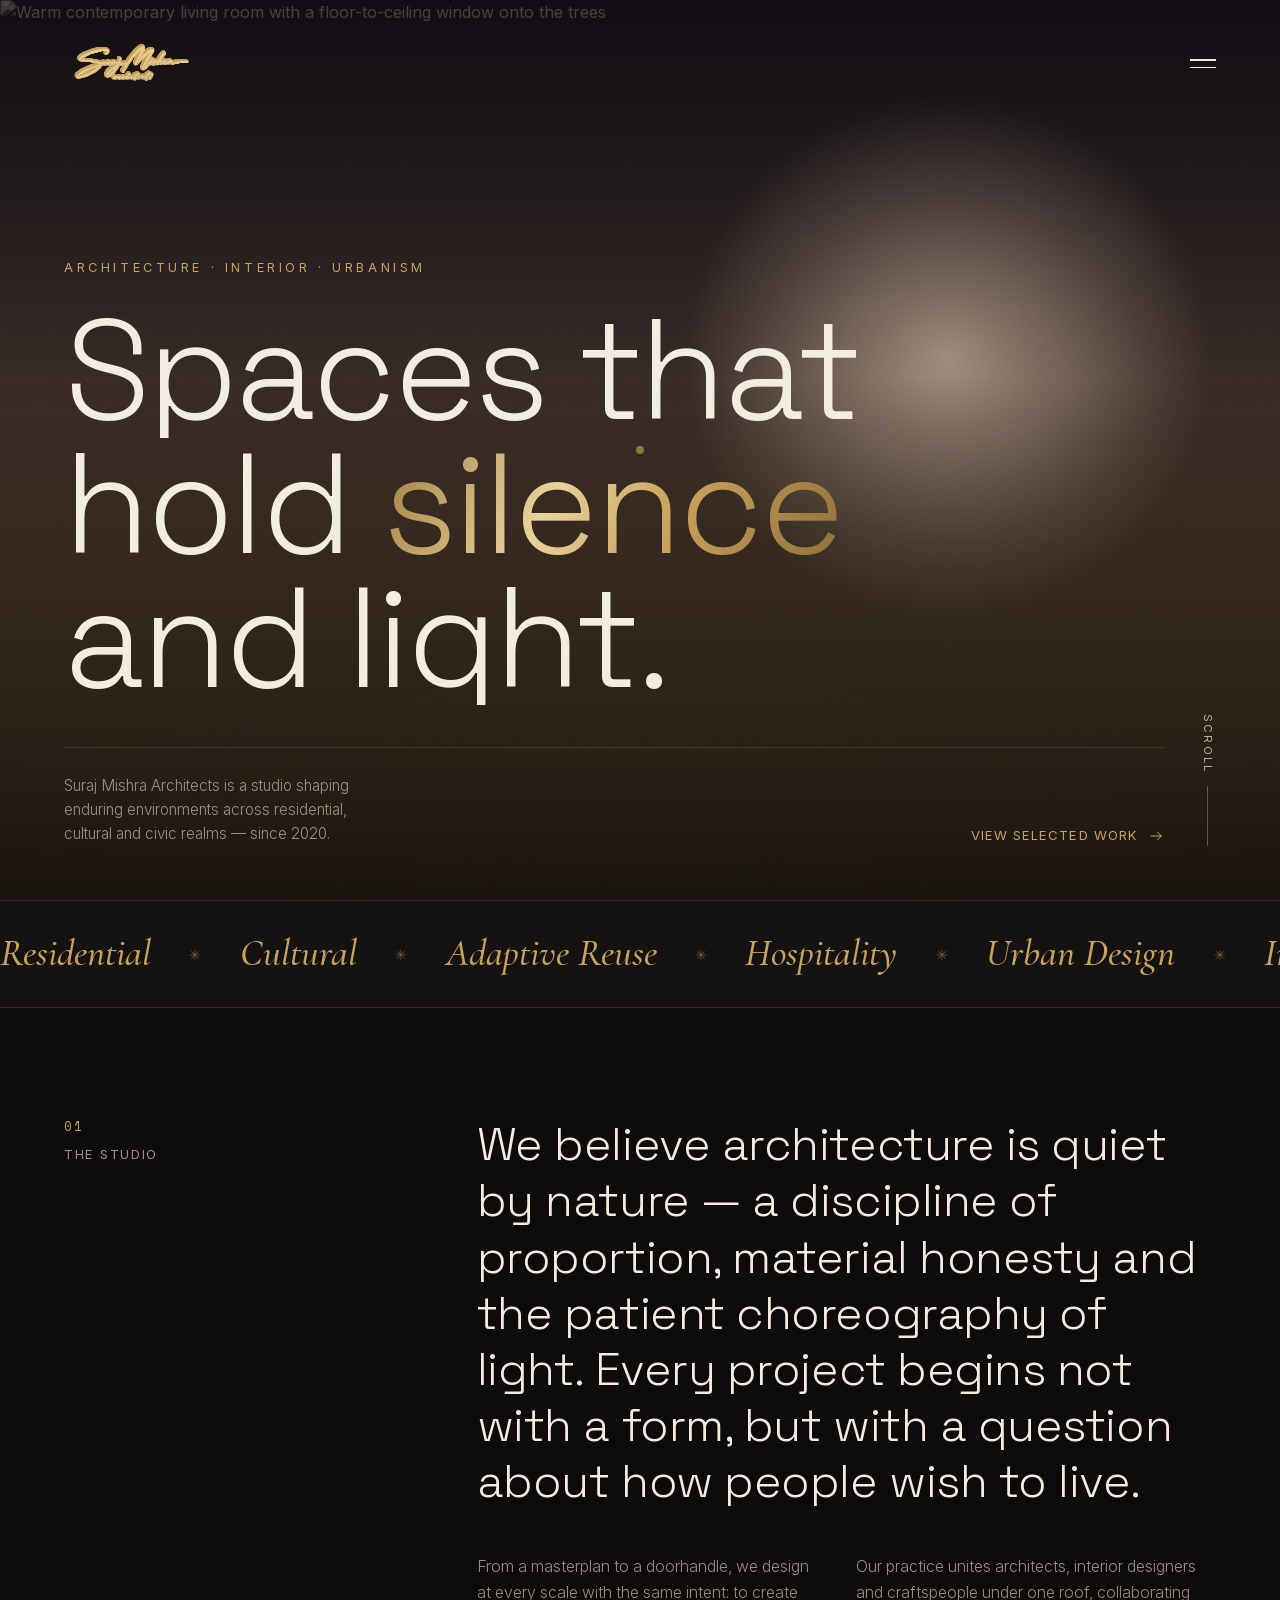
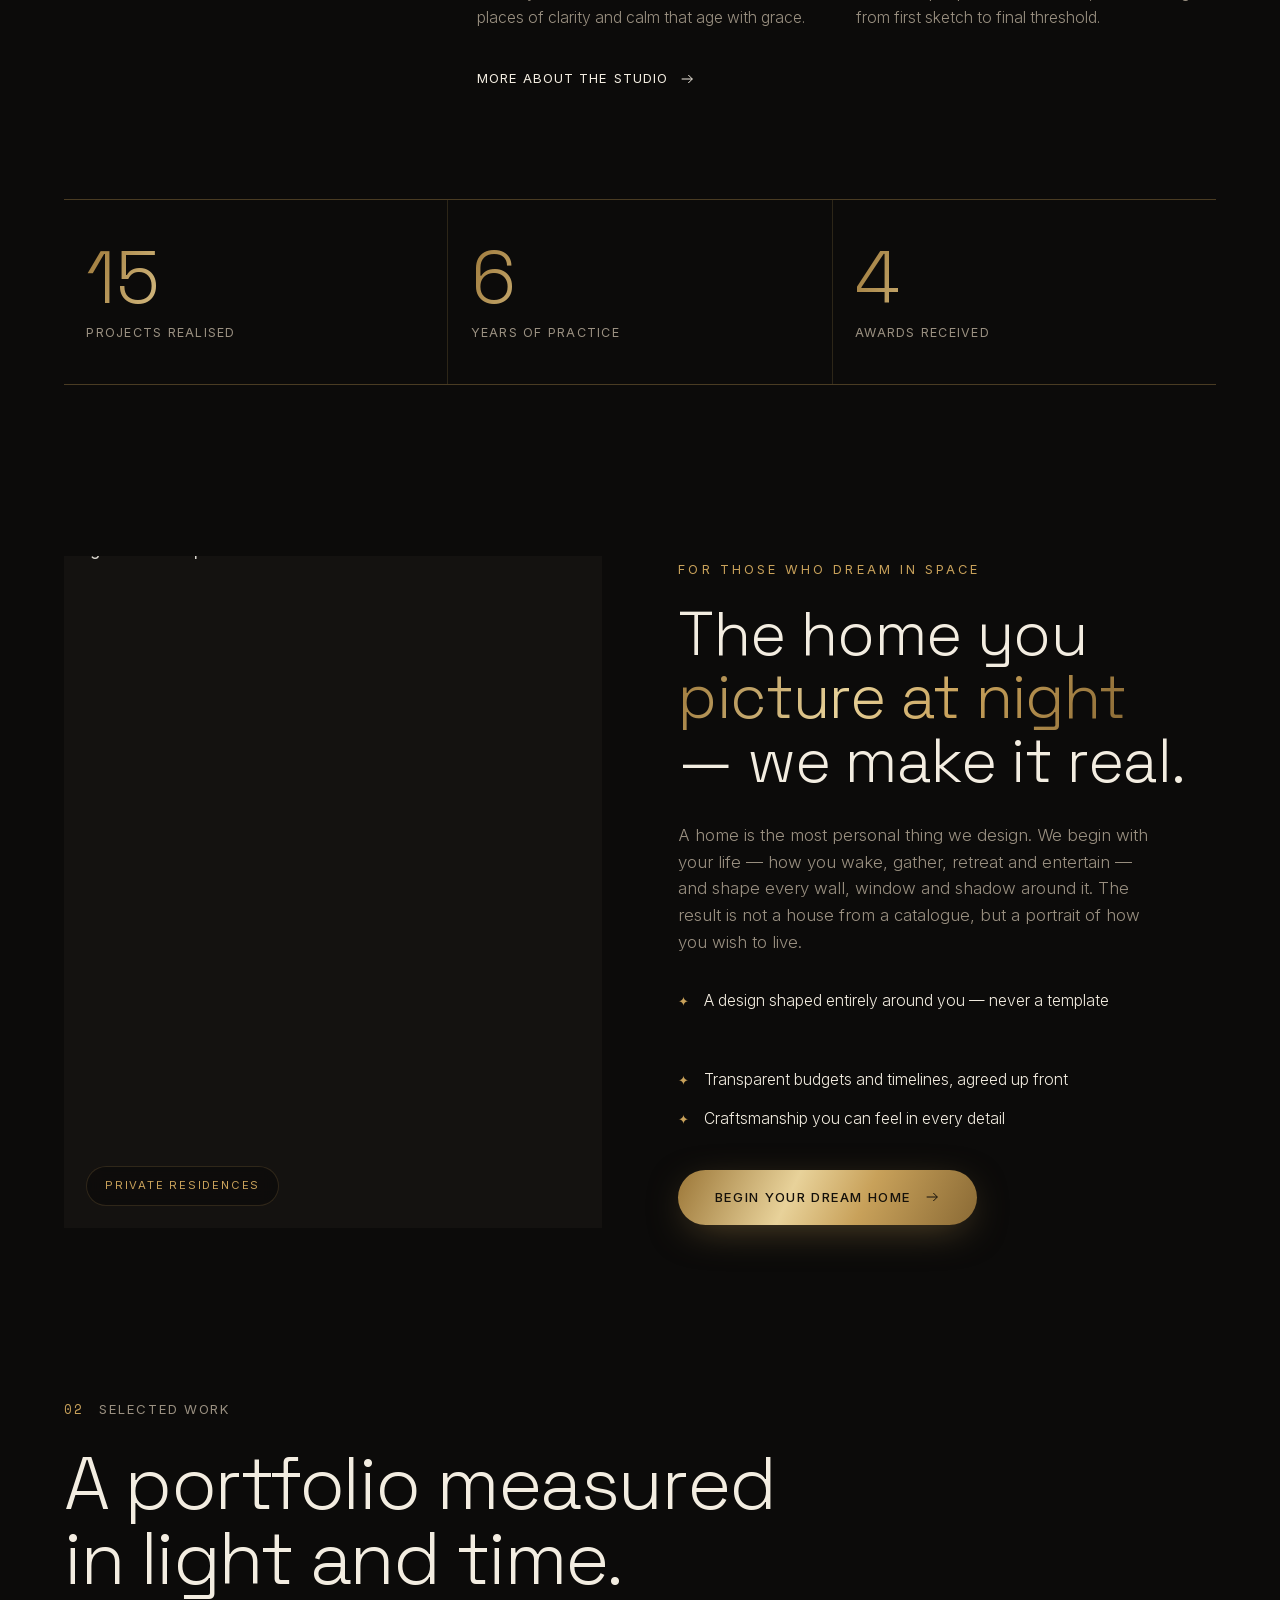
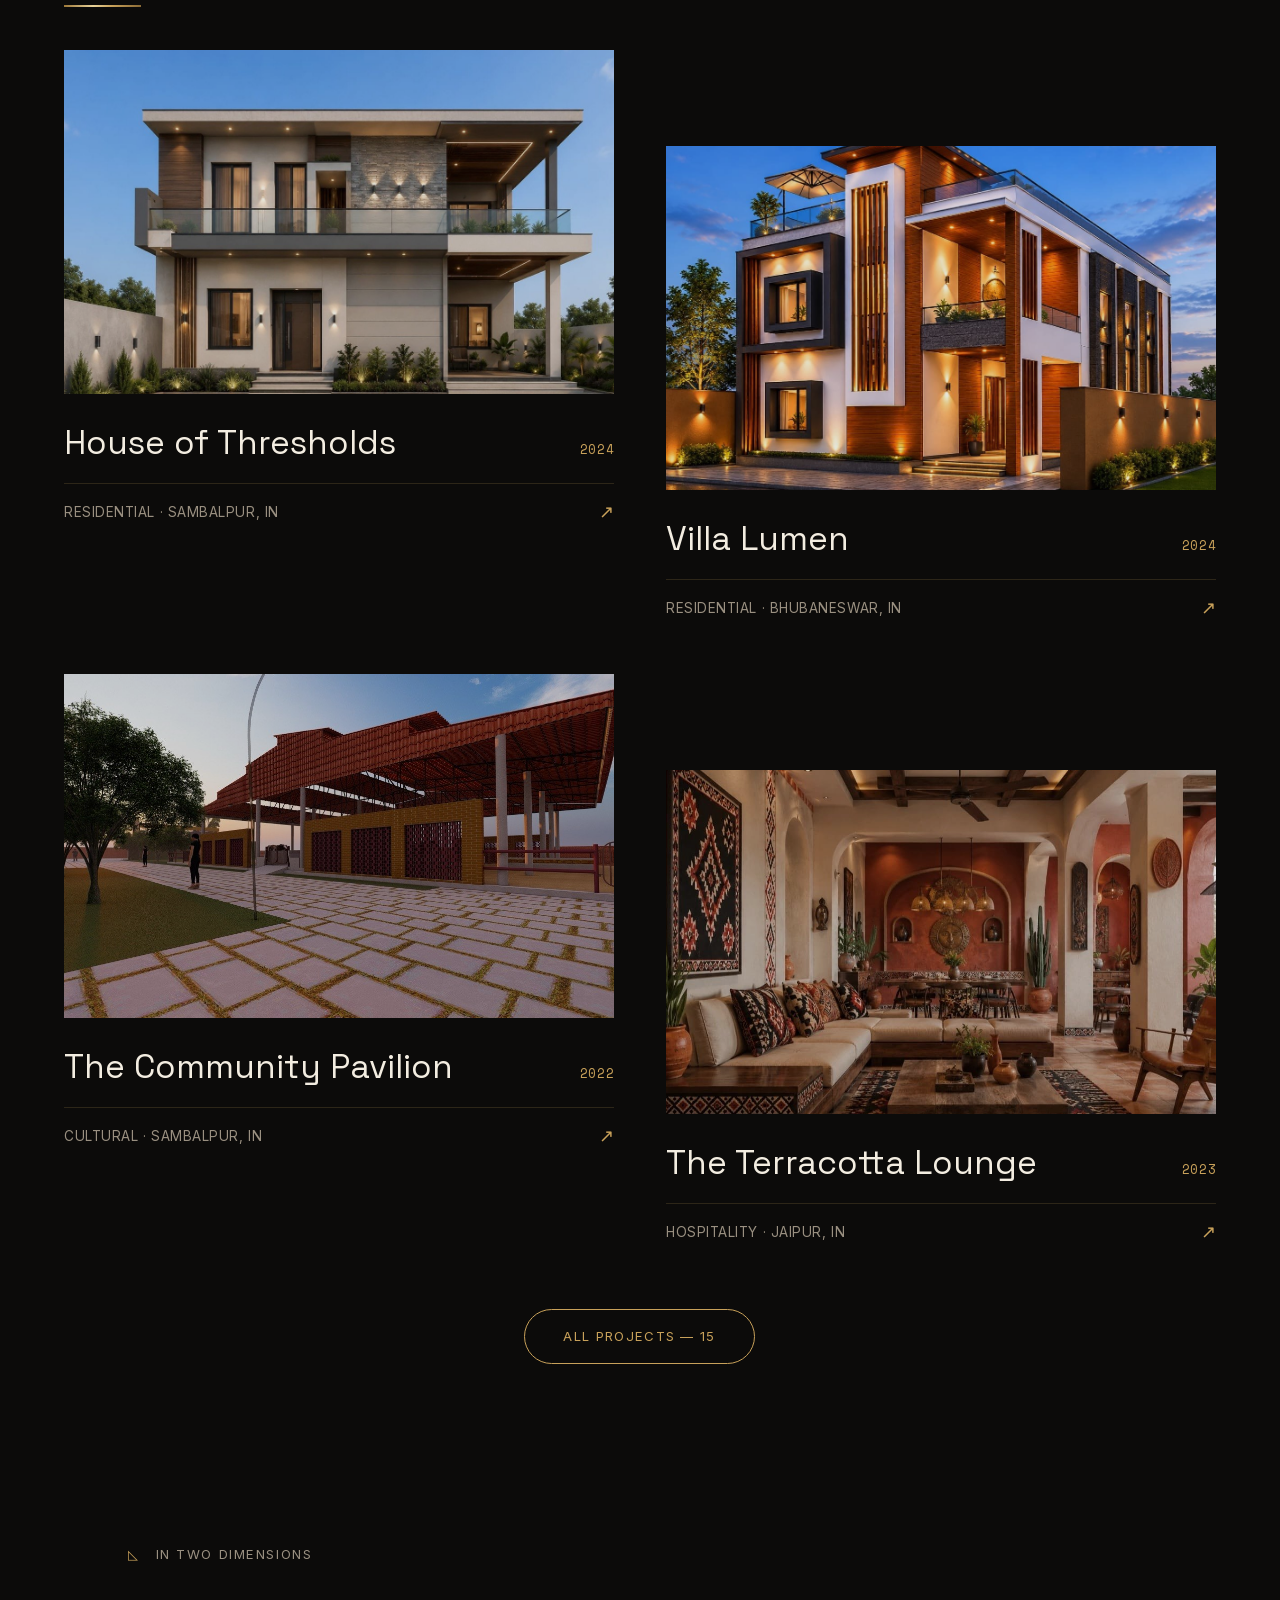
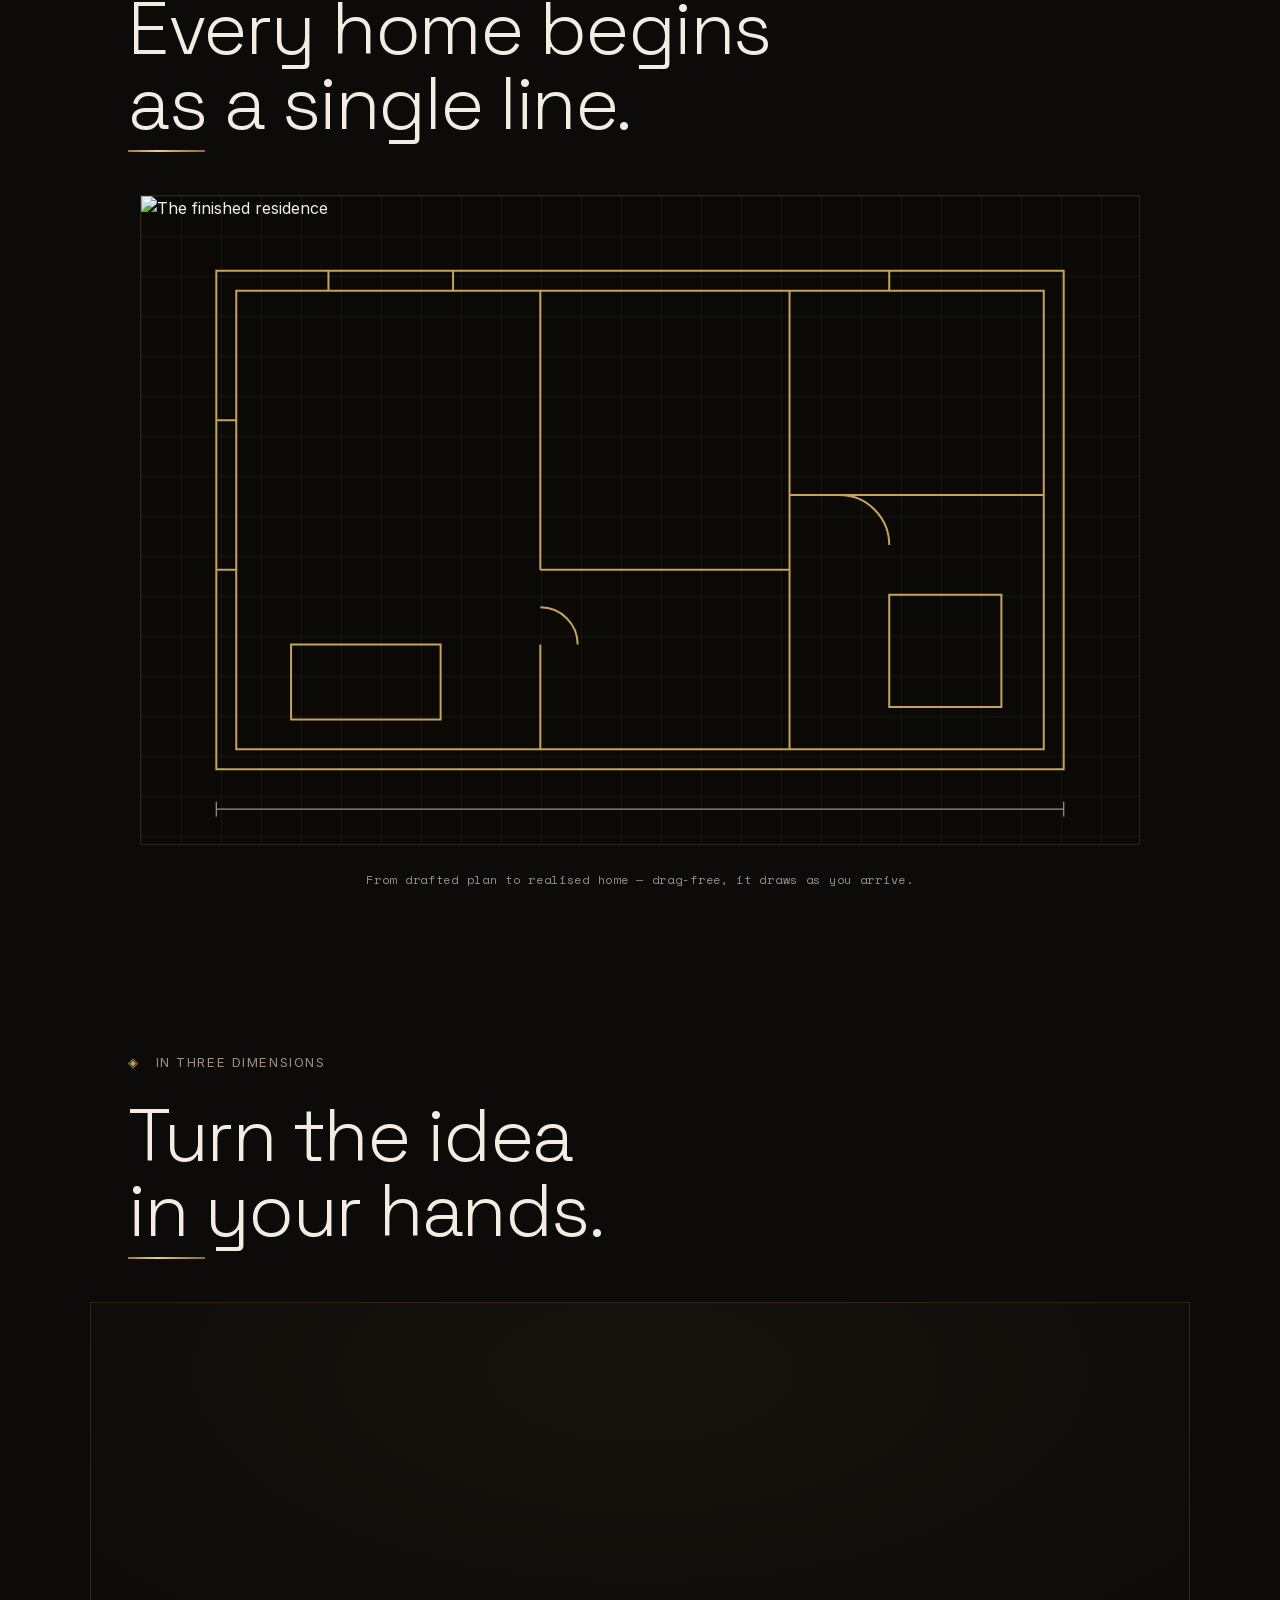
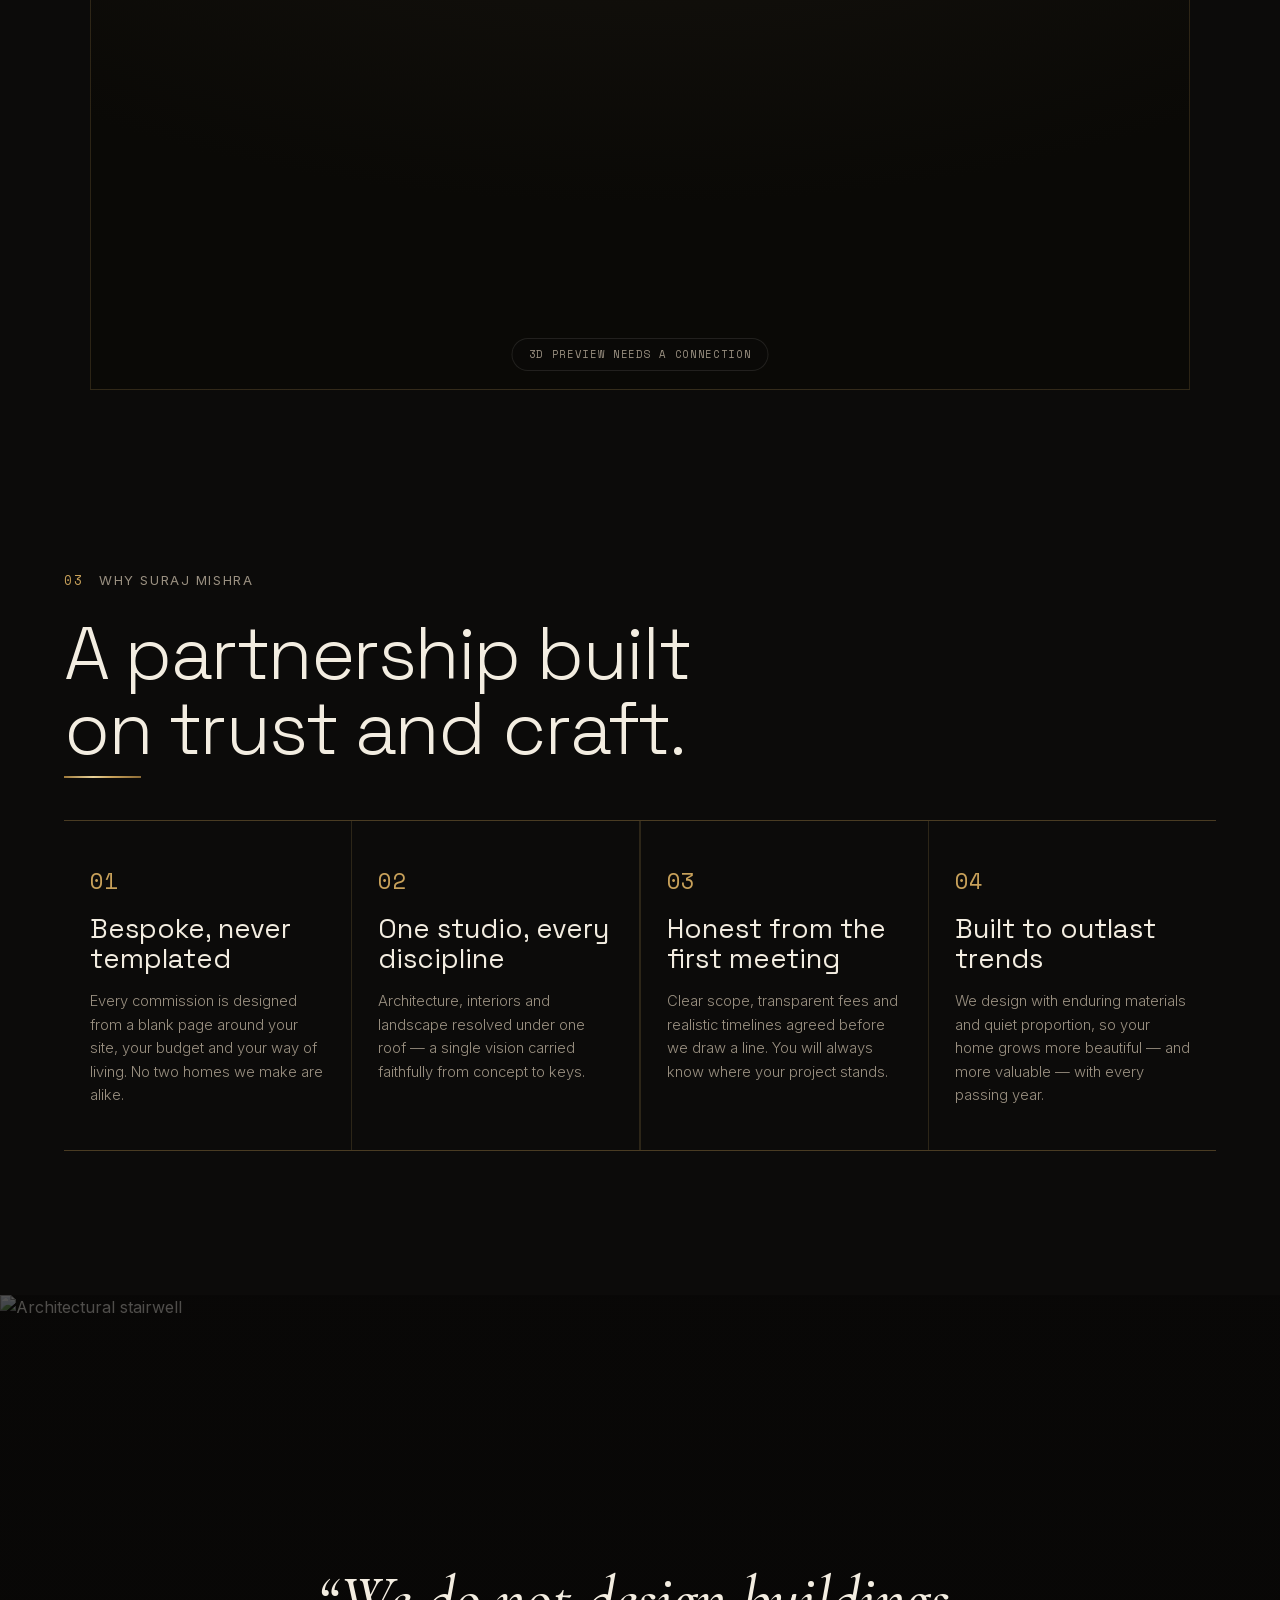
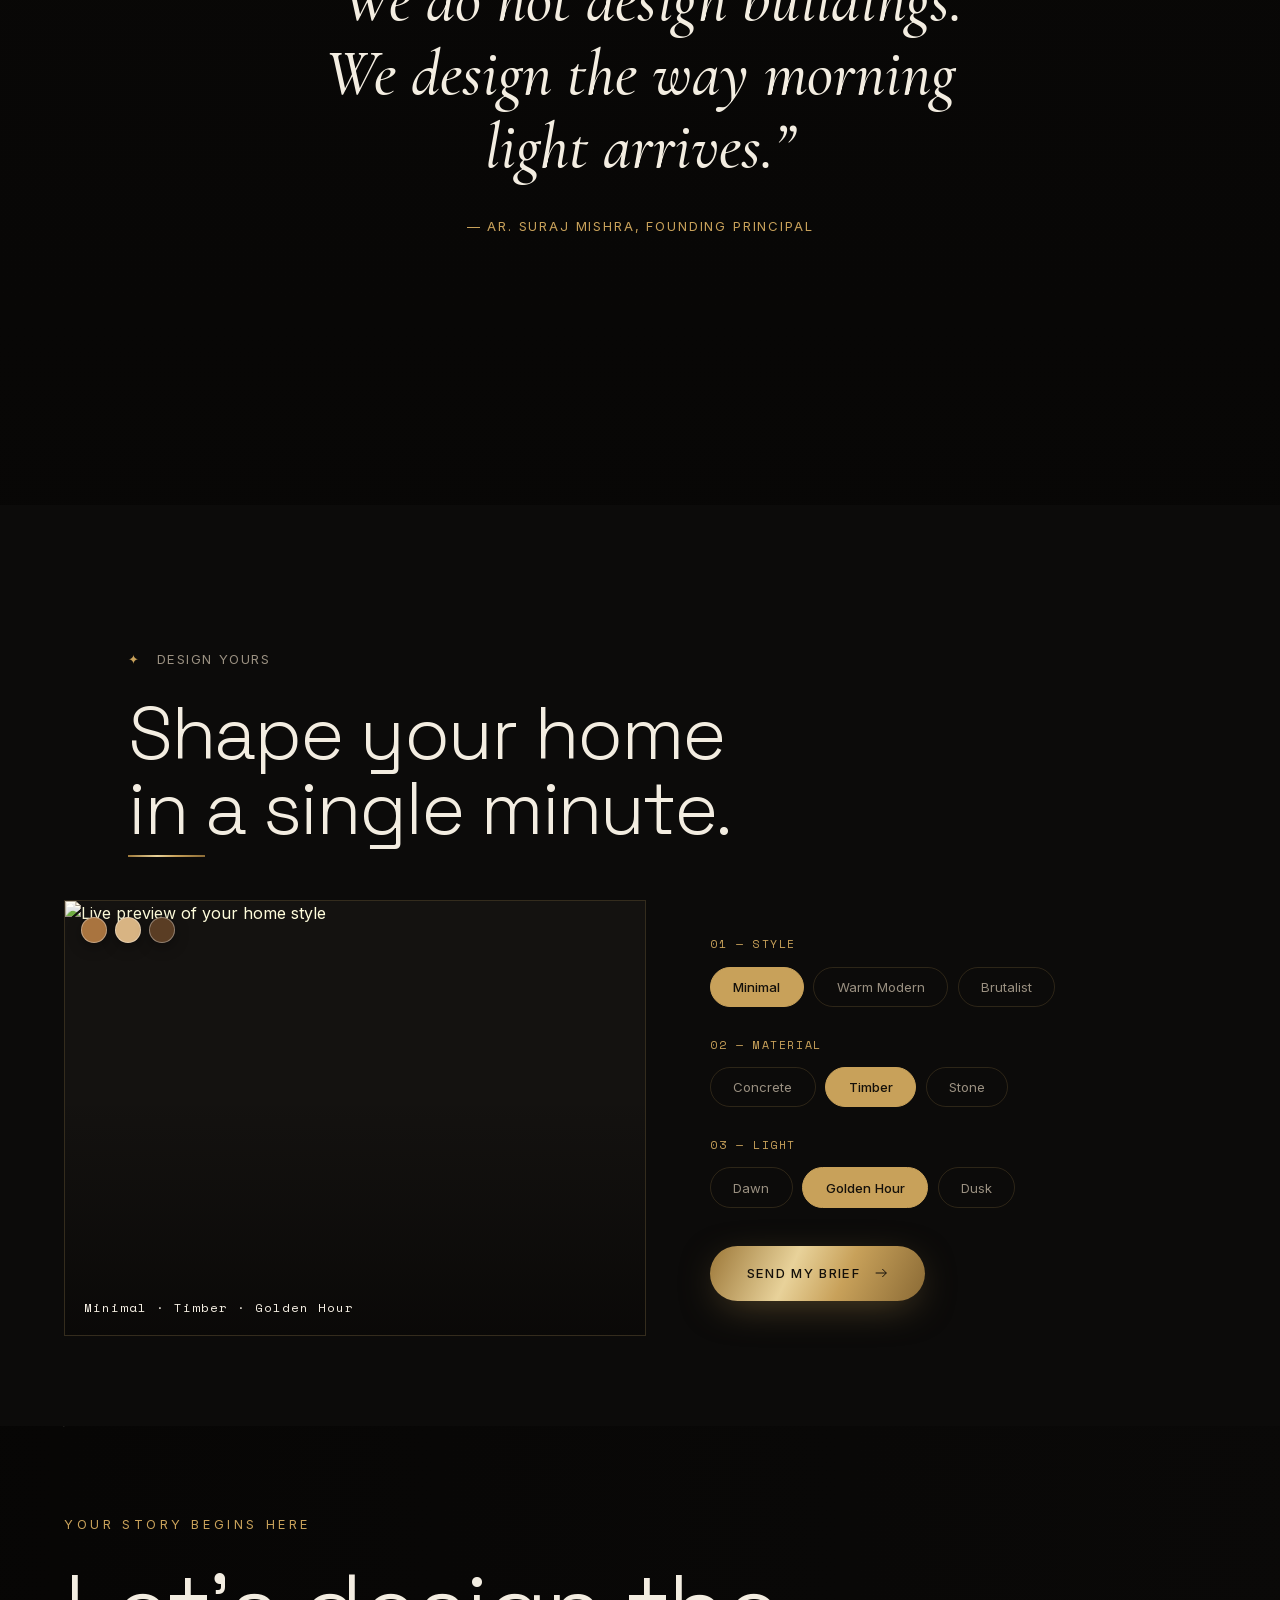
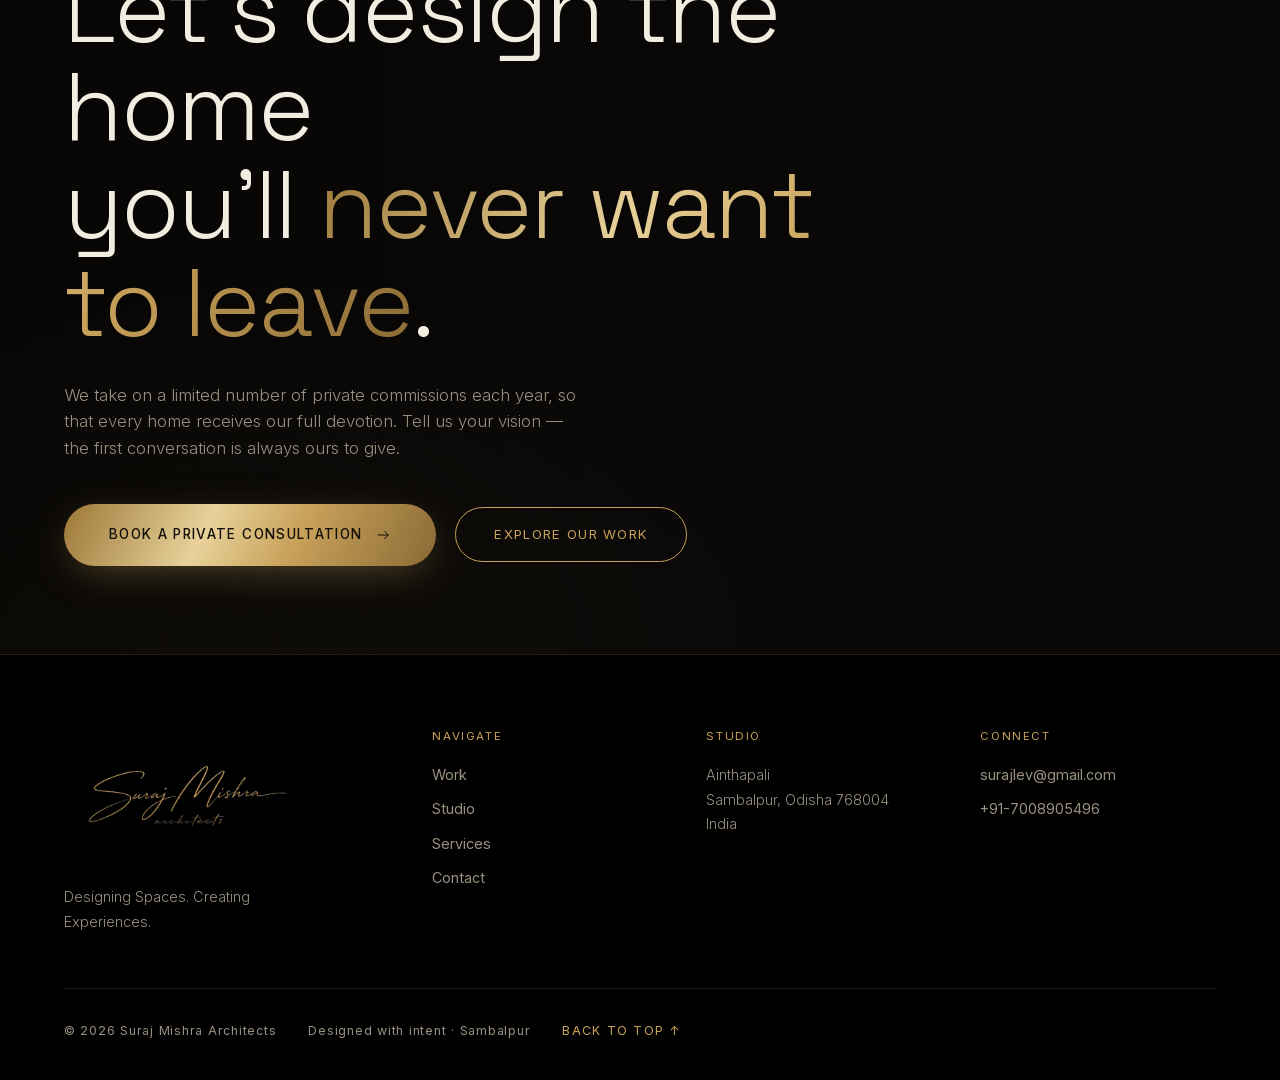
==== commit ae82a192: "Refactor website content and structure for Suraj Mishra Architects - Updated meta descriptions, keyw" ====
--- a/index.html
+++ b/index.html
@@ -5,12 +5,23 @@
   <meta name="viewport" content="width=device-width, initial-scale=1.0" />
   <link rel="icon" type="image/png" href="logo.png" />
   <link rel="apple-touch-icon" href="logo.png" />
-  <meta name="description" content="Suraj Mishra Architects — an award-winning architecture studio crafting timeless spaces where light, material and human experience converge." />
+  <meta name="description" content="Suraj Mishra Architects — a Sambalpur-based architecture studio crafting timeless spaces where light, material and human experience converge." />
+  <meta name="keywords" content="Suraj Mishra Architects, architects Sambalpur, architecture studio Odisha, residential architecture, interior design, sustainable architecture" />
+  <meta name="author" content="Suraj Mishra Architects" />
+  <meta name="robots" content="index, follow" />
+  <meta name="theme-color" content="#0a0906" />
+  <!-- Open Graph -->
+  <meta property="og:type" content="website" />
+  <meta property="og:site_name" content="Suraj Mishra Architects" />
+  <meta property="og:locale" content="en_US" />
   <meta property="og:title" content="Suraj Mishra Architects — Architecture Studio" />
   <meta property="og:description" content="An architecture studio crafting timeless spaces where light, material and human experience converge." />
   <meta property="og:image" content="logo.png" />
-  <meta property="og:type" content="website" />
+  <!-- Twitter -->
   <meta name="twitter:card" content="summary_large_image" />
+  <meta name="twitter:title" content="Suraj Mishra Architects — Architecture Studio" />
+  <meta name="twitter:description" content="An architecture studio crafting timeless spaces where light, material and human experience converge." />
+  <meta name="twitter:image" content="logo.png" />
   <title>Suraj Mishra Architects — Architecture Studio</title>
   <link rel="preconnect" href="https://images.unsplash.com" crossorigin />
   <!-- Self-hosted woff2 fonts, loaded non-render-blocking with font-display:swap.
@@ -21,11 +32,41 @@
   <link rel="preload" as="image" fetchpriority="high" href="https://images.unsplash.com/photo-1618221195710-dd6b41faaea6?auto=format&fit=crop&w=1920&q=80" />
   <link rel="stylesheet" href="styles.css?v=2" />
   <link rel="stylesheet" href="enhance.css?v=2" />
+  <!-- Structured data: local architecture studio (add "url" once a domain is live) -->
+  <script type="application/ld+json">
+  {
+    "@context": "https://schema.org",
+    "@type": "ArchitecturalService",
+    "name": "Suraj Mishra Architects",
+    "image": "logo.png",
+    "logo": "logo.png",
+    "description": "An architecture studio crafting timeless spaces where light, material and human experience converge.",
+    "email": "surajlev@gmail.com",
+    "telephone": "+91-7008905496",
+    "foundingDate": "2020",
+    "founder": { "@type": "Person", "name": "Ar. Suraj Mishra" },
+    "address": {
+      "@type": "PostalAddress",
+      "streetAddress": "Ainthapali",
+      "addressLocality": "Sambalpur",
+      "addressRegion": "Odisha",
+      "postalCode": "768004",
+      "addressCountry": "IN"
+    },
+    "areaServed": "IN",
+    "openingHoursSpecification": {
+      "@type": "OpeningHoursSpecification",
+      "dayOfWeek": ["Monday", "Tuesday", "Wednesday", "Thursday", "Friday", "Saturday"],
+      "opens": "10:00",
+      "closes": "19:00"
+    }
+  }
+  </script>
 </head>
 <body data-page="home">
   <div class="loader" id="loader">
     <div class="loader__inner">
-      <img src="logo.png" alt="Suraj Mishra Architects" class="loader__logo" />
+      <img width="660" height="378" src="logo.png" alt="Suraj Mishra Architects" class="loader__logo" />
       <div class="loader__bar"><span></span></div>
     </div>
   </div>
@@ -34,7 +75,7 @@
   <!-- NAV (shared) -->
   <header class="nav" id="nav">
     <div class="nav__inner">
-      <a href="index.html" class="nav__logo" data-hover aria-label="Suraj Mishra Architects home"><img src="logo.png" alt="Suraj Mishra Architects" class="nav__logo-img" /></a>
+      <a href="index.html" class="nav__logo" data-hover aria-label="Suraj Mishra Architects home"><img width="660" height="378" src="logo.png" alt="Suraj Mishra Architects" class="nav__logo-img" /></a>
       <nav class="nav__links" id="navLinks">
         <a href="index.html" class="is-active" data-hover>Home</a>
         <a href="work.html" data-hover>Work</a>
@@ -65,7 +106,7 @@
         <span class="line"><span>and light.</span></span>
       </h1>
       <div class="hero__meta reveal">
-        <p>Suraj Mishra Architects is a studio shaping enduring environments across residential, cultural and civic realms — since 2008.</p>
+        <p>Suraj Mishra Architects is a studio shaping enduring environments across residential, cultural and civic realms — since 2020.</p>
         <a href="work.html" class="btn-link" data-hover>
           <span>View selected work</span>
           <svg viewBox="0 0 24 24" width="16" height="16"><path d="M4 12h16M14 6l6 6-6 6" fill="none" stroke="currentColor" stroke-width="1.5"/></svg>
@@ -112,10 +153,9 @@
   <!-- STATS -->
   <section class="stats">
     <div class="stats__grid">
-      <div class="stat reveal"><span class="stat__num" data-count="120">0</span><span class="stat__label">Projects Realised</span></div>
-      <div class="stat reveal"><span class="stat__num" data-count="17">0</span><span class="stat__label">Years of Practice</span></div>
-      <div class="stat reveal"><span class="stat__num" data-count="34">0</span><span class="stat__label">Awards Received</span></div>
-      <div class="stat reveal"><span class="stat__num" data-count="9">0</span><span class="stat__label">Countries</span></div>
+      <div class="stat reveal"><span class="stat__num" data-count="15">0</span><span class="stat__label">Projects Realised</span></div>
+      <div class="stat reveal"><span class="stat__num" data-count="6">0</span><span class="stat__label">Years of Practice</span></div>
+      <div class="stat reveal"><span class="stat__num" data-count="4">0</span><span class="stat__label">Awards Received</span></div>
     </div>
   </section>
 
@@ -151,7 +191,7 @@
     <div class="work__list">
       <article class="project reveal">
         <a href="work.html" class="project__inner" data-hover>
-          <div class="project__media"><img loading="lazy" decoding="async" src="images/1.jpeg" alt="House of Thresholds" /></div>
+          <div class="project__media"><img loading="lazy" decoding="async" width="1280" height="960" src="images/1.jpeg" alt="House of Thresholds" /></div>
           <div class="project__info">
             <div class="project__top"><h3>House of Thresholds</h3><span class="project__year">2024</span></div>
             <div class="project__bottom"><span>Residential · Sambalpur, IN</span><span class="project__arrow">↗</span></div>
@@ -160,7 +200,7 @@
       </article>
       <article class="project reveal">
         <a href="work.html" class="project__inner" data-hover>
-          <div class="project__media"><img loading="lazy" decoding="async" src="images/6.jpeg" alt="Villa Lumen" /></div>
+          <div class="project__media"><img loading="lazy" decoding="async" width="1280" height="853" src="images/6.jpeg" alt="Villa Lumen" /></div>
           <div class="project__info">
             <div class="project__top"><h3>Villa Lumen</h3><span class="project__year">2024</span></div>
             <div class="project__bottom"><span>Residential · Bhubaneswar, IN</span><span class="project__arrow">↗</span></div>
@@ -169,7 +209,7 @@
       </article>
       <article class="project reveal">
         <a href="work.html" class="project__inner" data-hover>
-          <div class="project__media"><img loading="lazy" decoding="async" src="images/5.jpeg" alt="The Community Pavilion" /></div>
+          <div class="project__media"><img loading="lazy" decoding="async" width="1280" height="720" src="images/5.jpeg" alt="The Community Pavilion" /></div>
           <div class="project__info">
             <div class="project__top"><h3>The Community Pavilion</h3><span class="project__year">2022</span></div>
             <div class="project__bottom"><span>Cultural · Sambalpur, IN</span><span class="project__arrow">↗</span></div>
@@ -178,7 +218,7 @@
       </article>
       <article class="project reveal">
         <a href="work.html" class="project__inner" data-hover>
-          <div class="project__media"><img loading="lazy" decoding="async" src="images/3.jpeg" alt="The Terracotta Lounge" /></div>
+          <div class="project__media"><img loading="lazy" decoding="async" width="1080" height="864" src="images/3.jpeg" alt="The Terracotta Lounge" /></div>
           <div class="project__info">
             <div class="project__top"><h3>The Terracotta Lounge</h3><span class="project__year">2023</span></div>
             <div class="project__bottom"><span>Hospitality · Jaipur, IN</span><span class="project__arrow">↗</span></div>
@@ -186,7 +226,7 @@
         </a>
       </article>
     </div>
-    <div class="work__more reveal"><a href="work.html" class="btn-outline" data-hover>All Projects — 120</a></div>
+    <div class="work__more reveal"><a href="work.html" class="btn-outline" data-hover>All Projects — 15</a></div>
   </section>
 
   <!-- BLUEPRINT — 2D DRAWING DRAWS ITSELF -->
@@ -327,31 +367,6 @@
     </div>
   </section>
 
-  <!-- TESTIMONIALS -->
-  <section class="testi">
-    <div class="section-head">
-      <div class="section-head__label reveal"><span class="idx">04</span><span>In their words</span></div>
-      <h2 class="section-head__title reveal">Clients who trusted<br/>us with a lifetime.</h2>
-    </div>
-    <div class="testi__grid">
-      <figure class="testi__card reveal">
-        <span class="testi__mark">”</span>
-        <blockquote>They listened for months before they ever drew a wall. The house they gave us feels less like a building and more like a portrait of our family.</blockquote>
-        <figcaption><strong>Priya & Arjun Kapoor</strong><span>Private Residence · Delhi</span></figcaption>
-      </figure>
-      <figure class="testi__card reveal">
-        <span class="testi__mark">”</span>
-        <blockquote>Every fear I had about building — the budget, the delays, the compromises — simply never happened. It was, genuinely, a joy from start to finish.</blockquote>
-        <figcaption><strong>Eleanor Whitmore</strong><span>Villa · Cotswolds</span></figcaption>
-      </figure>
-      <figure class="testi__card reveal">
-        <span class="testi__mark">”</span>
-        <blockquote>The light in our living room at dusk stops me in my tracks every single day. Worth every conversation, every decision, every rupee.</blockquote>
-        <figcaption><strong>Rohan Mehta</strong><span>Weekend House · Lonavala</span></figcaption>
-      </figure>
-    </div>
-  </section>
-
   <!-- CINEMATIC INVITE / CTA -->
   <section class="invite">
     <div class="invite__media">
@@ -376,7 +391,7 @@
   <footer class="footer">
     <div class="footer__top-grid">
       <div class="footer__col reveal">
-        <img src="logo.png" alt="Suraj Mishra Architects" class="footer__logo" />
+        <img width="660" height="378" src="logo.png" alt="Suraj Mishra Architects" class="footer__logo" />
         <p class="footer__tag">Designing Spaces. Creating Experiences.</p>
       </div>
       <div class="footer__col reveal">
@@ -392,8 +407,8 @@
       </div>
       <div class="footer__col reveal">
         <span class="footer__k">Connect</span>
-        <a href="mailto:studio@surajmishraarchitects.com" data-hover>studio@surajmishraarchitects.com</a>
-        <a href="tel:+916632440000" data-hover>+91 663 244 0000</a>
+        <a href="mailto:surajlev@gmail.com" data-hover>surajlev@gmail.com</a>
+        <a href="tel:+917008905496" data-hover>+91-7008905496</a>
       </div>
     </div>
     <div class="footer__inner">
@@ -406,7 +421,7 @@
   </footer>
 
   <!-- Three.js is lazy-loaded from script.js only when the 3D section nears view -->
-  <script src="script.js?v=2"></script>
-  <script src="enhance.js?v=2"></script>
+  <script src="script.js?v=2" defer></script>
+  <script src="enhance.js?v=2" defer></script>
 </body>
 </html>
--- a/fonts.css
+++ b/fonts.css
@@ -147,54 +147,6 @@
   unicode-range: U+0100-02BA,U+02BD-02C5,U+02C7-02CC,U+02CE-02D7,U+02DD-02FF,U+0304,U+0308,U+0329,U+1D00-1DBF,U+1E00-1E9F,U+1EF2-1EFF,U+2020,U+20A0-20AB,U+20AD-20C0,U+2113,U+2C60-2C7F,U+A720-A7FF;
 }
 @font-face {
-  font-family: 'Space Grotesk';
-  font-style: normal;
-  font-weight: 500;
-  font-display: swap;
-  src: url('fonts/space-grotesk-normal-500-latin.woff2') format('woff2');
-  unicode-range: U+0000-00FF,U+0131,U+0152-0153,U+02BB-02BC,U+02C6,U+02DA,U+02DC,U+0304,U+0308,U+0329,U+2000-206F,U+2074,U+20AC,U+2122,U+2191,U+2193,U+2212,U+2215,U+FEFF,U+FFFD;
-}
-@font-face {
-  font-family: 'Space Grotesk';
-  font-style: normal;
-  font-weight: 500;
-  font-display: swap;
-  src: url('fonts/space-grotesk-normal-500-latin-ext.woff2') format('woff2');
-  unicode-range: U+0100-02BA,U+02BD-02C5,U+02C7-02CC,U+02CE-02D7,U+02DD-02FF,U+0304,U+0308,U+0329,U+1D00-1DBF,U+1E00-1E9F,U+1EF2-1EFF,U+2020,U+20A0-20AB,U+20AD-20C0,U+2113,U+2C60-2C7F,U+A720-A7FF;
-}
-@font-face {
-  font-family: 'Space Grotesk';
-  font-style: normal;
-  font-weight: 600;
-  font-display: swap;
-  src: url('fonts/space-grotesk-normal-600-latin.woff2') format('woff2');
-  unicode-range: U+0000-00FF,U+0131,U+0152-0153,U+02BB-02BC,U+02C6,U+02DA,U+02DC,U+0304,U+0308,U+0329,U+2000-206F,U+2074,U+20AC,U+2122,U+2191,U+2193,U+2212,U+2215,U+FEFF,U+FFFD;
-}
-@font-face {
-  font-family: 'Space Grotesk';
-  font-style: normal;
-  font-weight: 600;
-  font-display: swap;
-  src: url('fonts/space-grotesk-normal-600-latin-ext.woff2') format('woff2');
-  unicode-range: U+0100-02BA,U+02BD-02C5,U+02C7-02CC,U+02CE-02D7,U+02DD-02FF,U+0304,U+0308,U+0329,U+1D00-1DBF,U+1E00-1E9F,U+1EF2-1EFF,U+2020,U+20A0-20AB,U+20AD-20C0,U+2113,U+2C60-2C7F,U+A720-A7FF;
-}
-@font-face {
-  font-family: 'Space Grotesk';
-  font-style: normal;
-  font-weight: 700;
-  font-display: swap;
-  src: url('fonts/space-grotesk-normal-700-latin.woff2') format('woff2');
-  unicode-range: U+0000-00FF,U+0131,U+0152-0153,U+02BB-02BC,U+02C6,U+02DA,U+02DC,U+0304,U+0308,U+0329,U+2000-206F,U+2074,U+20AC,U+2122,U+2191,U+2193,U+2212,U+2215,U+FEFF,U+FFFD;
-}
-@font-face {
-  font-family: 'Space Grotesk';
-  font-style: normal;
-  font-weight: 700;
-  font-display: swap;
-  src: url('fonts/space-grotesk-normal-700-latin-ext.woff2') format('woff2');
-  unicode-range: U+0100-02BA,U+02BD-02C5,U+02C7-02CC,U+02CE-02D7,U+02DD-02FF,U+0304,U+0308,U+0329,U+1D00-1DBF,U+1E00-1E9F,U+1EF2-1EFF,U+2020,U+20A0-20AB,U+20AD-20C0,U+2113,U+2C60-2C7F,U+A720-A7FF;
-}
-@font-face {
   font-family: 'Space Mono';
   font-style: normal;
   font-weight: 400;
@@ -210,19 +162,3 @@
   src: url('fonts/space-mono-normal-400-latin-ext.woff2') format('woff2');
   unicode-range: U+0100-02BA,U+02BD-02C5,U+02C7-02CC,U+02CE-02D7,U+02DD-02FF,U+0304,U+0308,U+0329,U+1D00-1DBF,U+1E00-1E9F,U+1EF2-1EFF,U+2020,U+20A0-20AB,U+20AD-20C0,U+2113,U+2C60-2C7F,U+A720-A7FF;
 }
-@font-face {
-  font-family: 'Space Mono';
-  font-style: normal;
-  font-weight: 700;
-  font-display: swap;
-  src: url('fonts/space-mono-normal-700-latin.woff2') format('woff2');
-  unicode-range: U+0000-00FF,U+0131,U+0152-0153,U+02BB-02BC,U+02C6,U+02DA,U+02DC,U+0304,U+0308,U+0329,U+2000-206F,U+2074,U+20AC,U+2122,U+2191,U+2193,U+2212,U+2215,U+FEFF,U+FFFD;
-}
-@font-face {
-  font-family: 'Space Mono';
-  font-style: normal;
-  font-weight: 700;
-  font-display: swap;
-  src: url('fonts/space-mono-normal-700-latin-ext.woff2') format('woff2');
-  unicode-range: U+0100-02BA,U+02BD-02C5,U+02C7-02CC,U+02CE-02D7,U+02DD-02FF,U+0304,U+0308,U+0329,U+1D00-1DBF,U+1E00-1E9F,U+1EF2-1EFF,U+2020,U+20A0-20AB,U+20AD-20C0,U+2113,U+2C60-2C7F,U+A720-A7FF;
-}
--- a/styles.css
+++ b/styles.css
@@ -1,5 +1,5 @@
 /* ============================================
-   STRIX VENTURE — Product & Software Studio
+   Suraj Mishra Architects
    Warm black + gold aesthetic
    ============================================ */
 
@@ -26,6 +26,7 @@
 }
 
 * { margin: 0; padding: 0; box-sizing: border-box; }
+em, i, cite, dfn, address, var, blockquote, q { font-style: normal; }
 
 html { scroll-behavior: smooth; -webkit-font-smoothing: antialiased; overflow-x: hidden; }
 
@@ -198,7 +199,7 @@
   letter-spacing: -0.01em; margin-bottom: 2.6rem;
 }
 .hero__title em {
-  font-family: var(--f-script); font-style: normal; font-weight: 500;
+  font-family: inherit; font-style: normal; font-weight: inherit;
   background: var(--gold-grad);
   -webkit-background-clip: text; background-clip: text; color: transparent;
 }
@@ -267,7 +268,7 @@
 
 /* ---------- Stats ---------- */
 .stats { padding: 0 var(--gutter) clamp(4rem, 10vh, 8rem); }
-.stats__grid { display: grid; grid-template-columns: repeat(4, 1fr); gap: 1px; background: var(--line); border-top: 1px solid var(--line); border-bottom: 1px solid var(--line); }
+.stats__grid { display: grid; grid-template-columns: repeat(3, 1fr); gap: 1px; background: var(--line); border-top: 1px solid var(--line); border-bottom: 1px solid var(--line); }
 .stat { background: var(--bg); padding: 2.6rem 1.4rem; display: flex; flex-direction: column; gap: 0.5rem; }
 .stat__num {
   font-family: var(--f-serif); font-size: clamp(2.8rem, 6vw, 4.6rem); font-weight: 300; line-height: 1;
@@ -345,7 +346,7 @@
   margin-bottom: 2rem;
 }
 .page-hero__title em {
-  font-family: var(--f-script); font-style: normal; font-weight: 500;
+  font-family: inherit; font-style: normal; font-weight: inherit;
   background: var(--gold-grad);
   -webkit-background-clip: text; background-clip: text; color: transparent;
 }
@@ -454,7 +455,7 @@
   line-height: 1.04; letter-spacing: -0.01em; color: var(--ink); margin-bottom: 1.8rem;
 }
 .pitch__title em {
-  font-family: var(--f-script); font-style: normal; font-weight: 500;
+  font-family: inherit; font-style: normal; font-weight: inherit;
   background: var(--gold-grad); -webkit-background-clip: text; background-clip: text; color: transparent;
 }
 .pitch__lead { color: var(--ink-soft); font-weight: 300; font-size: 1.05rem; max-width: 48ch; margin-bottom: 2rem; }
@@ -507,7 +508,7 @@
   line-height: 1.02; letter-spacing: -0.01em; color: var(--ink); margin-bottom: 1.8rem;
 }
 .invite__title em {
-  font-family: var(--f-script); font-style: normal; font-weight: 500;
+  font-family: inherit; font-style: normal; font-weight: inherit;
   background: var(--gold-grad); -webkit-background-clip: text; background-clip: text; color: transparent;
 }
 .invite__note { color: var(--ink-soft); font-weight: 300; font-size: 1.05rem; max-width: 52ch; margin-bottom: 2.6rem; }
